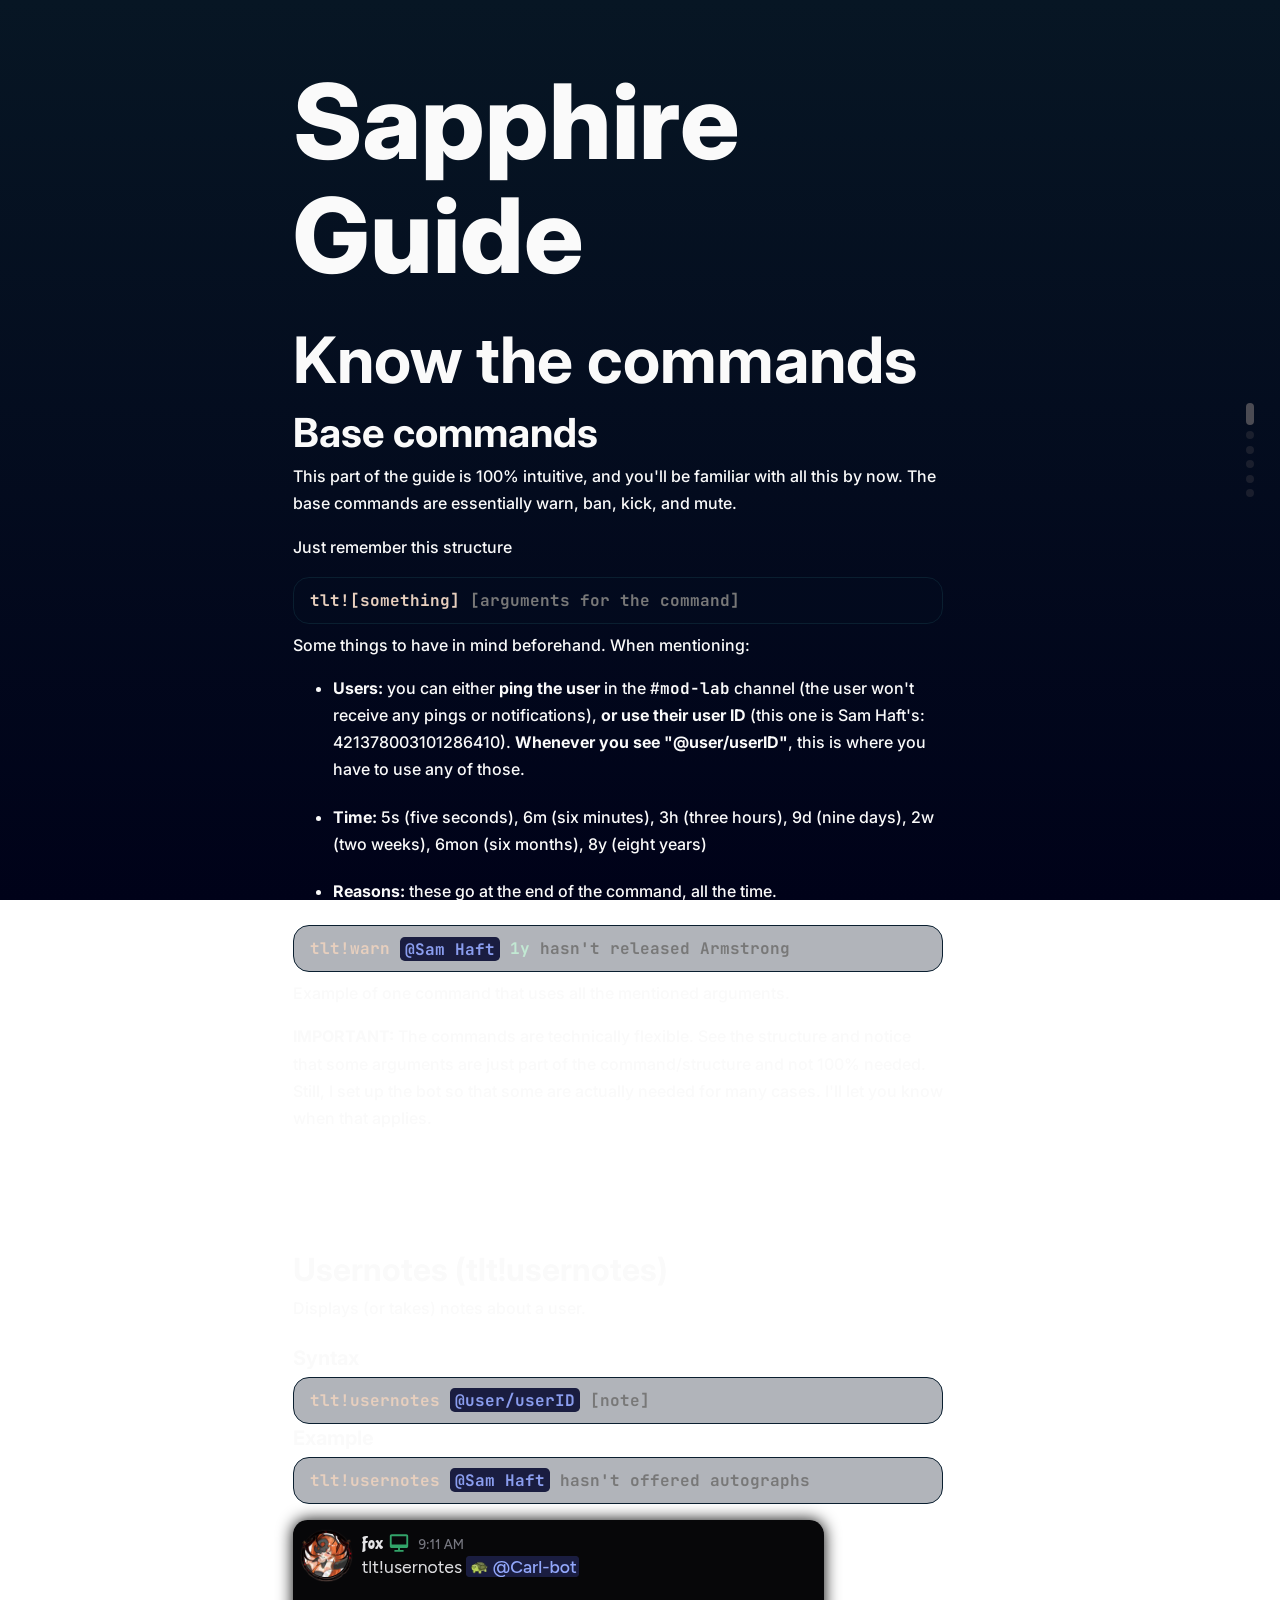
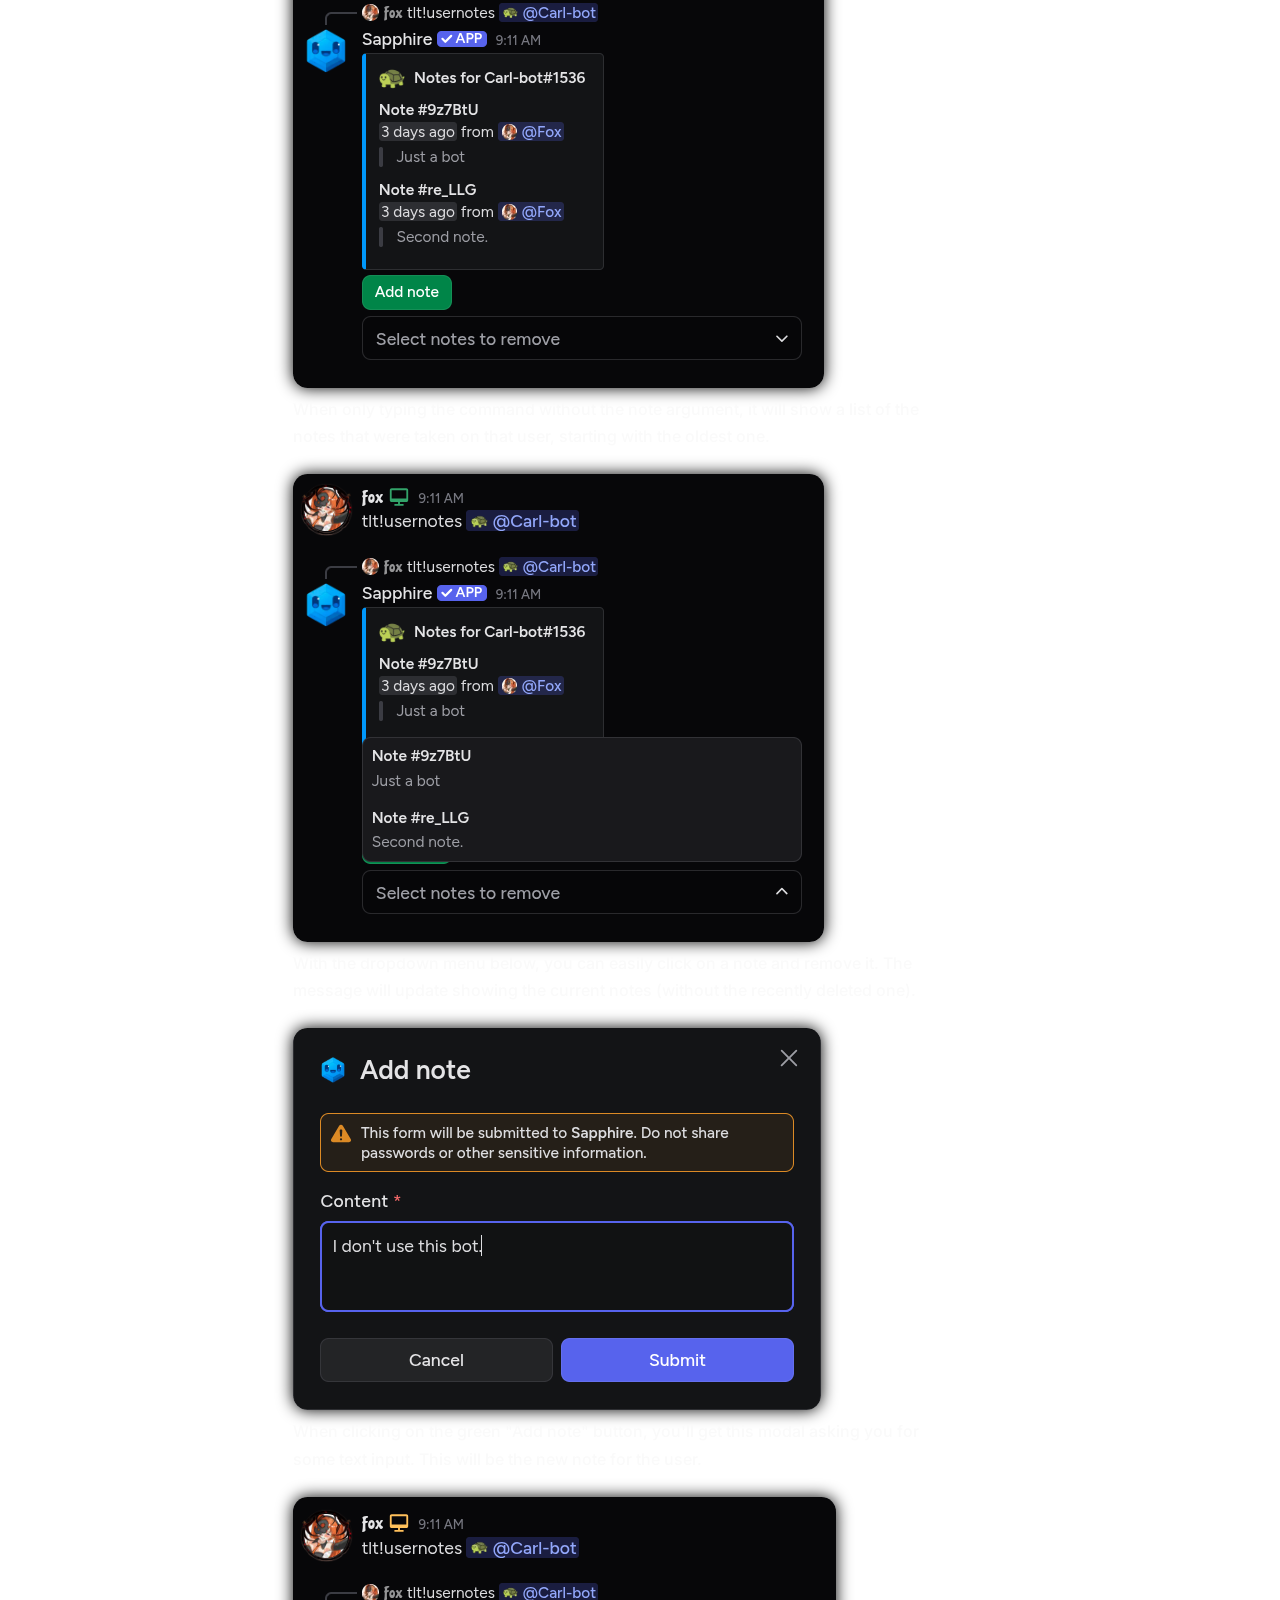
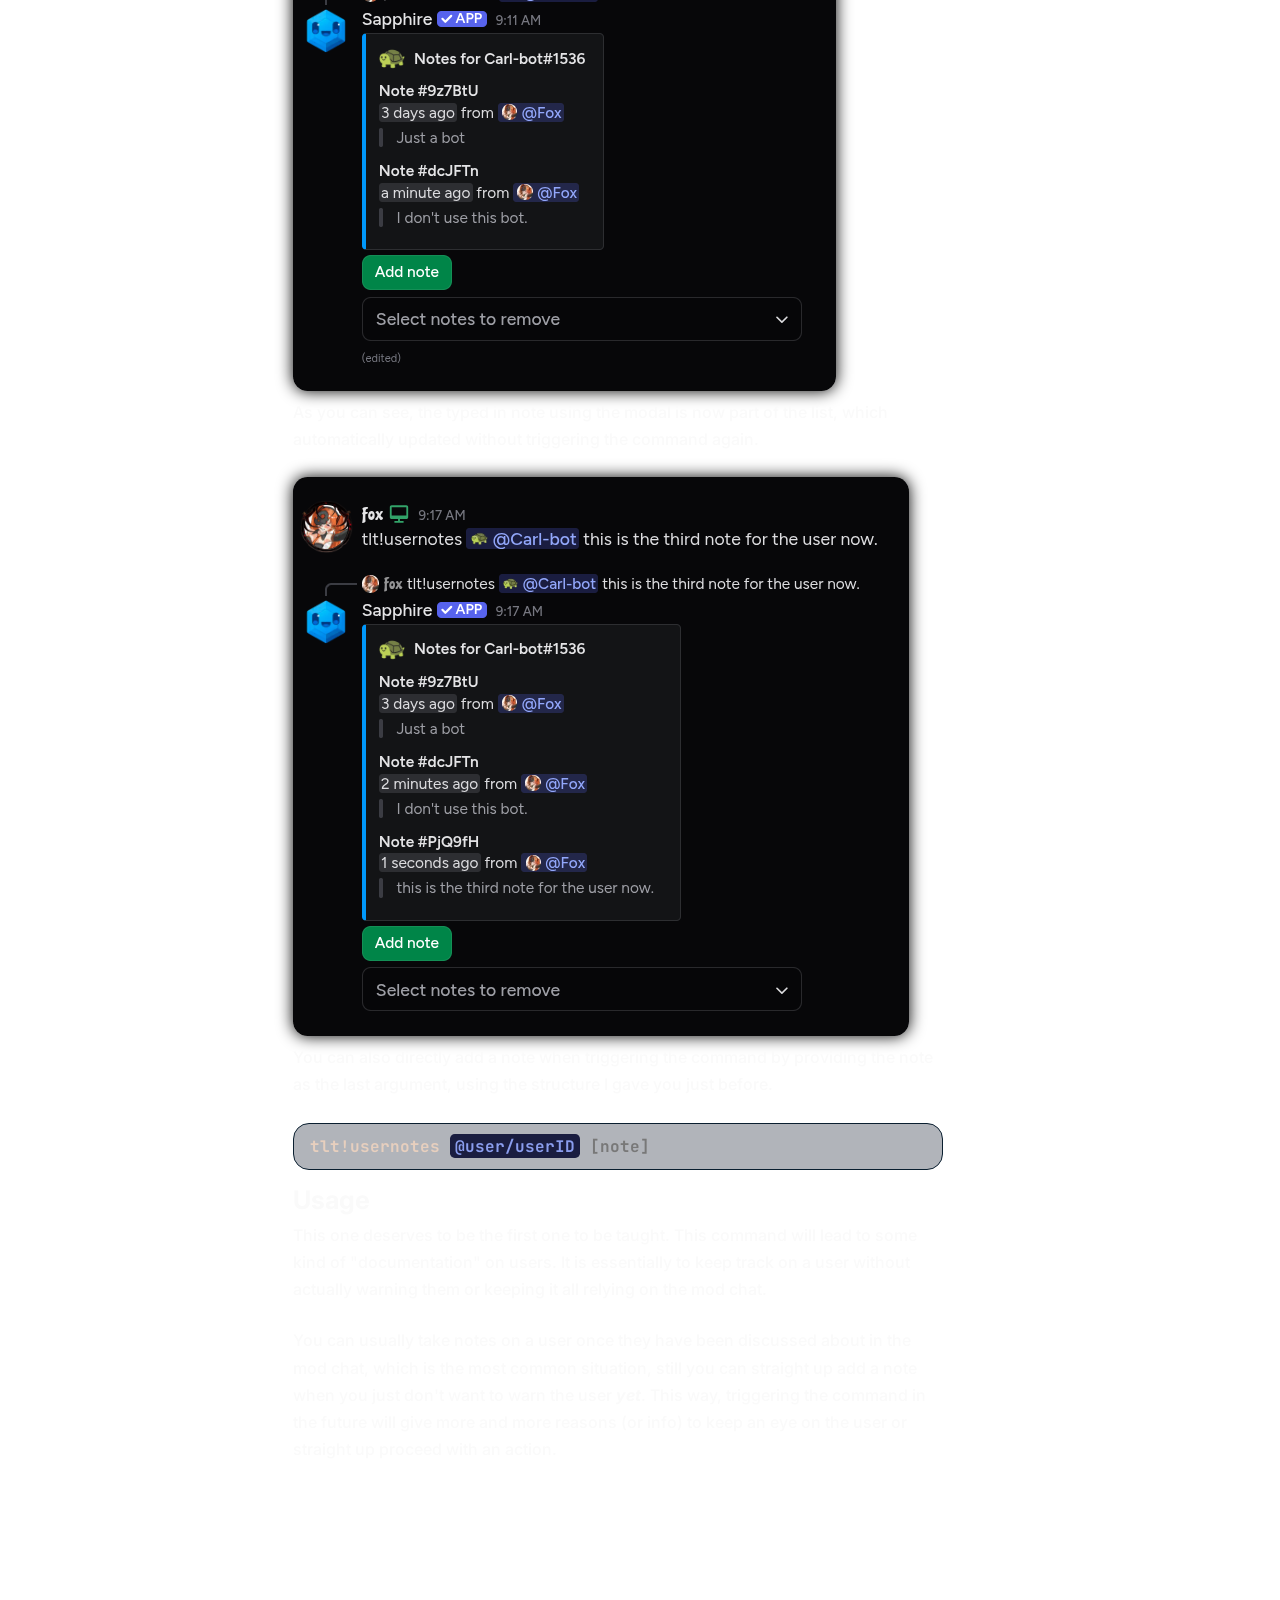
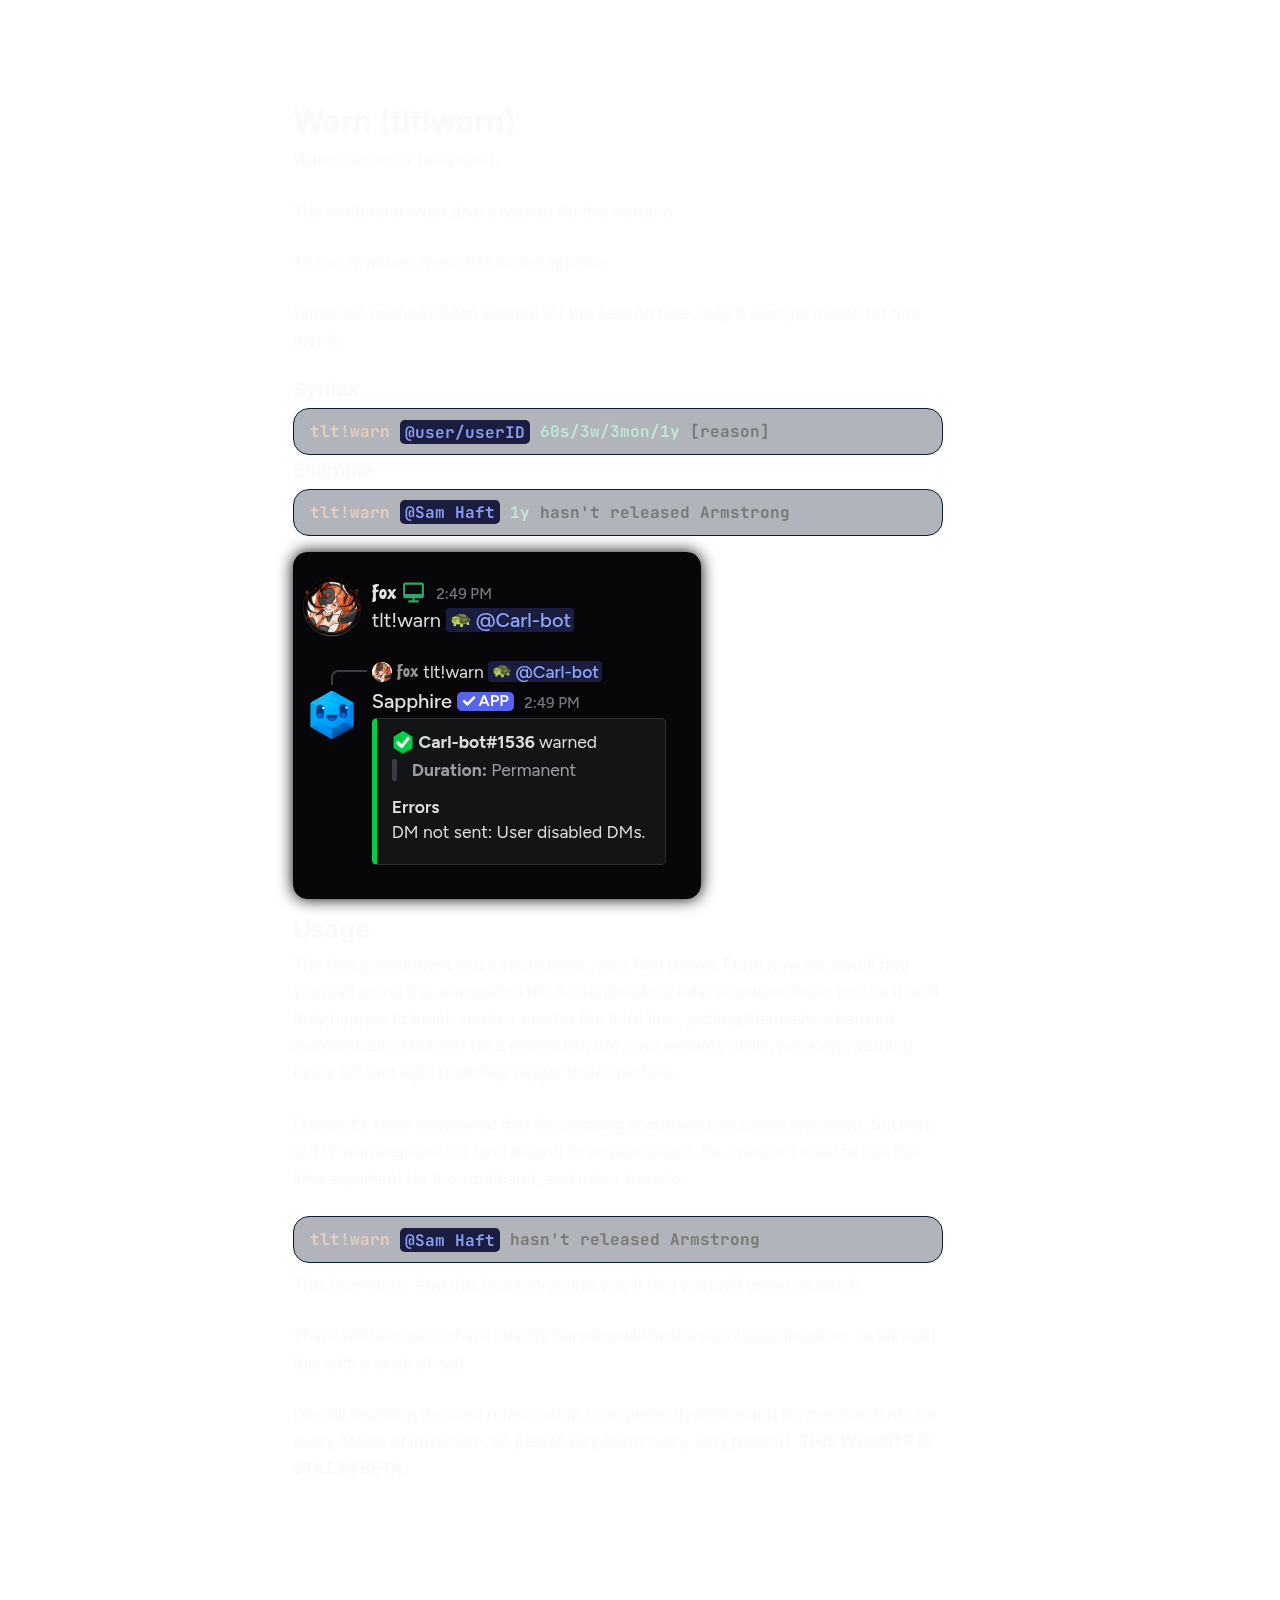
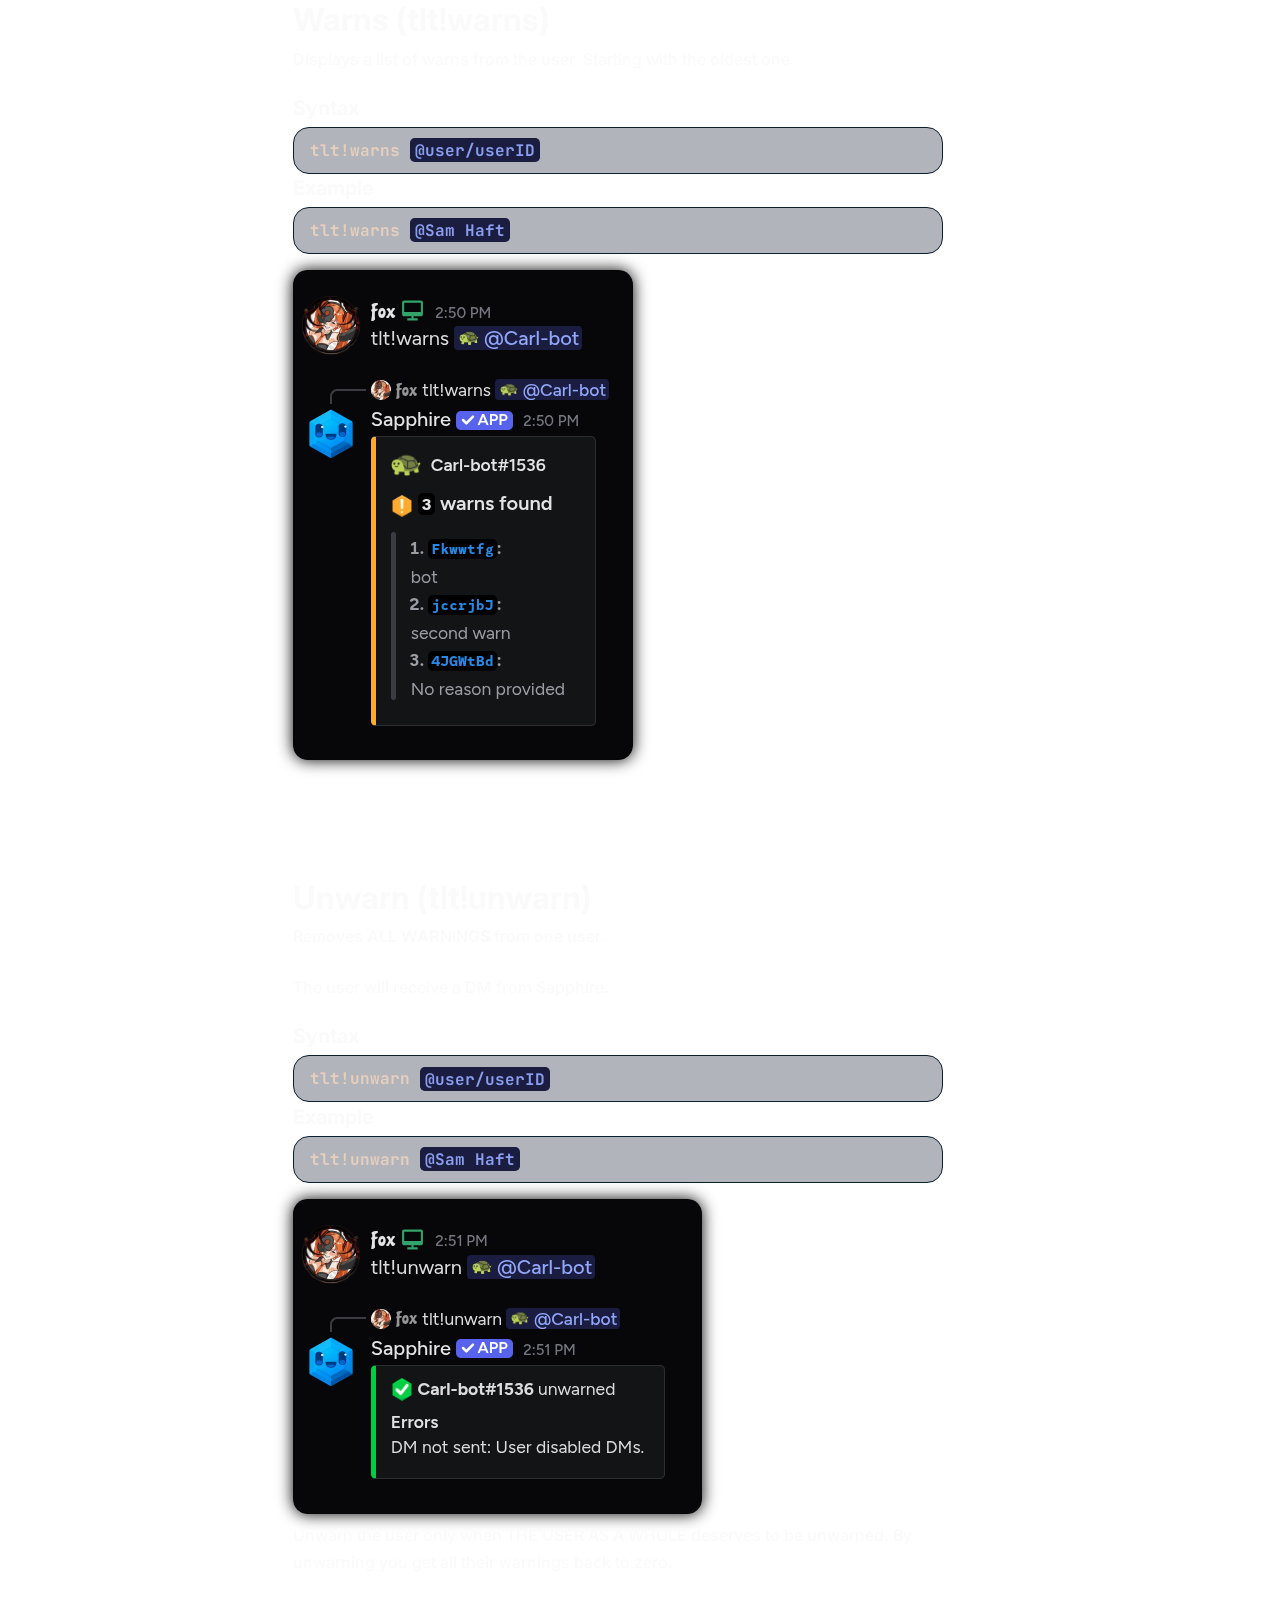
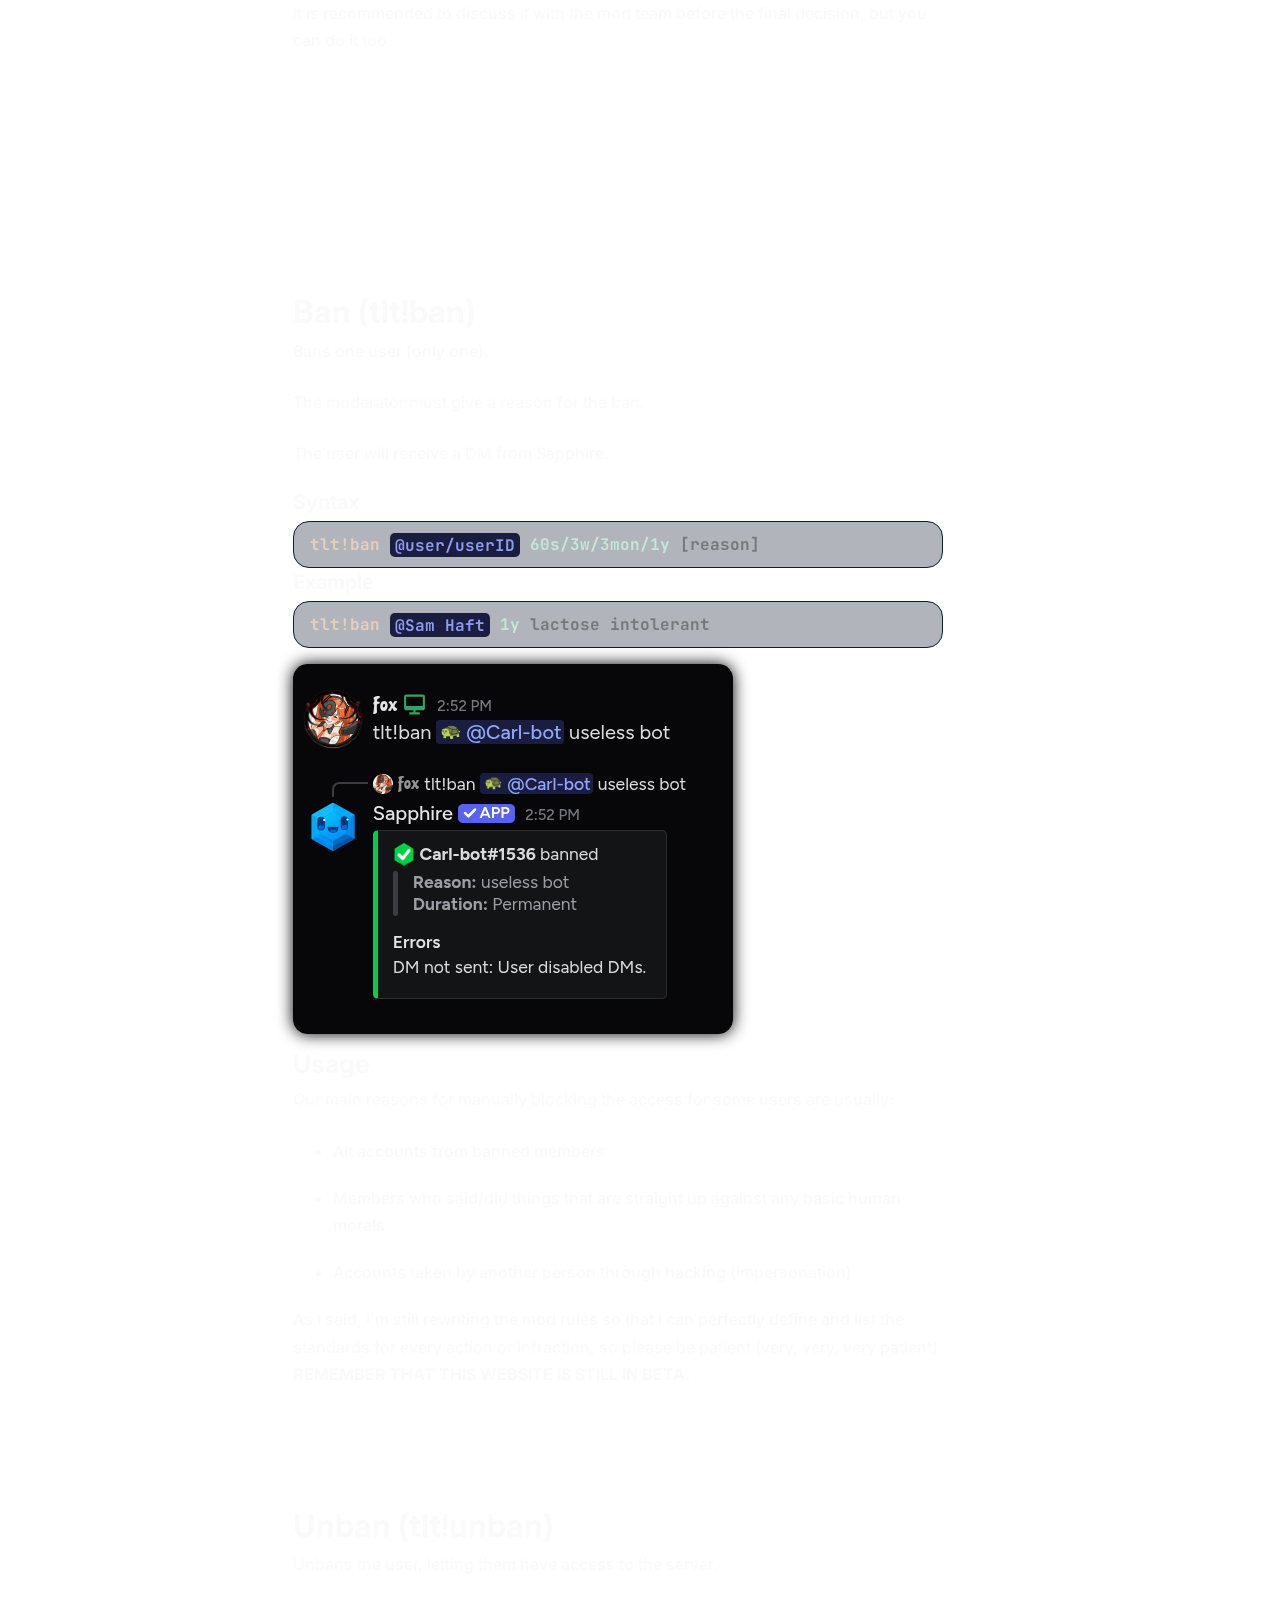
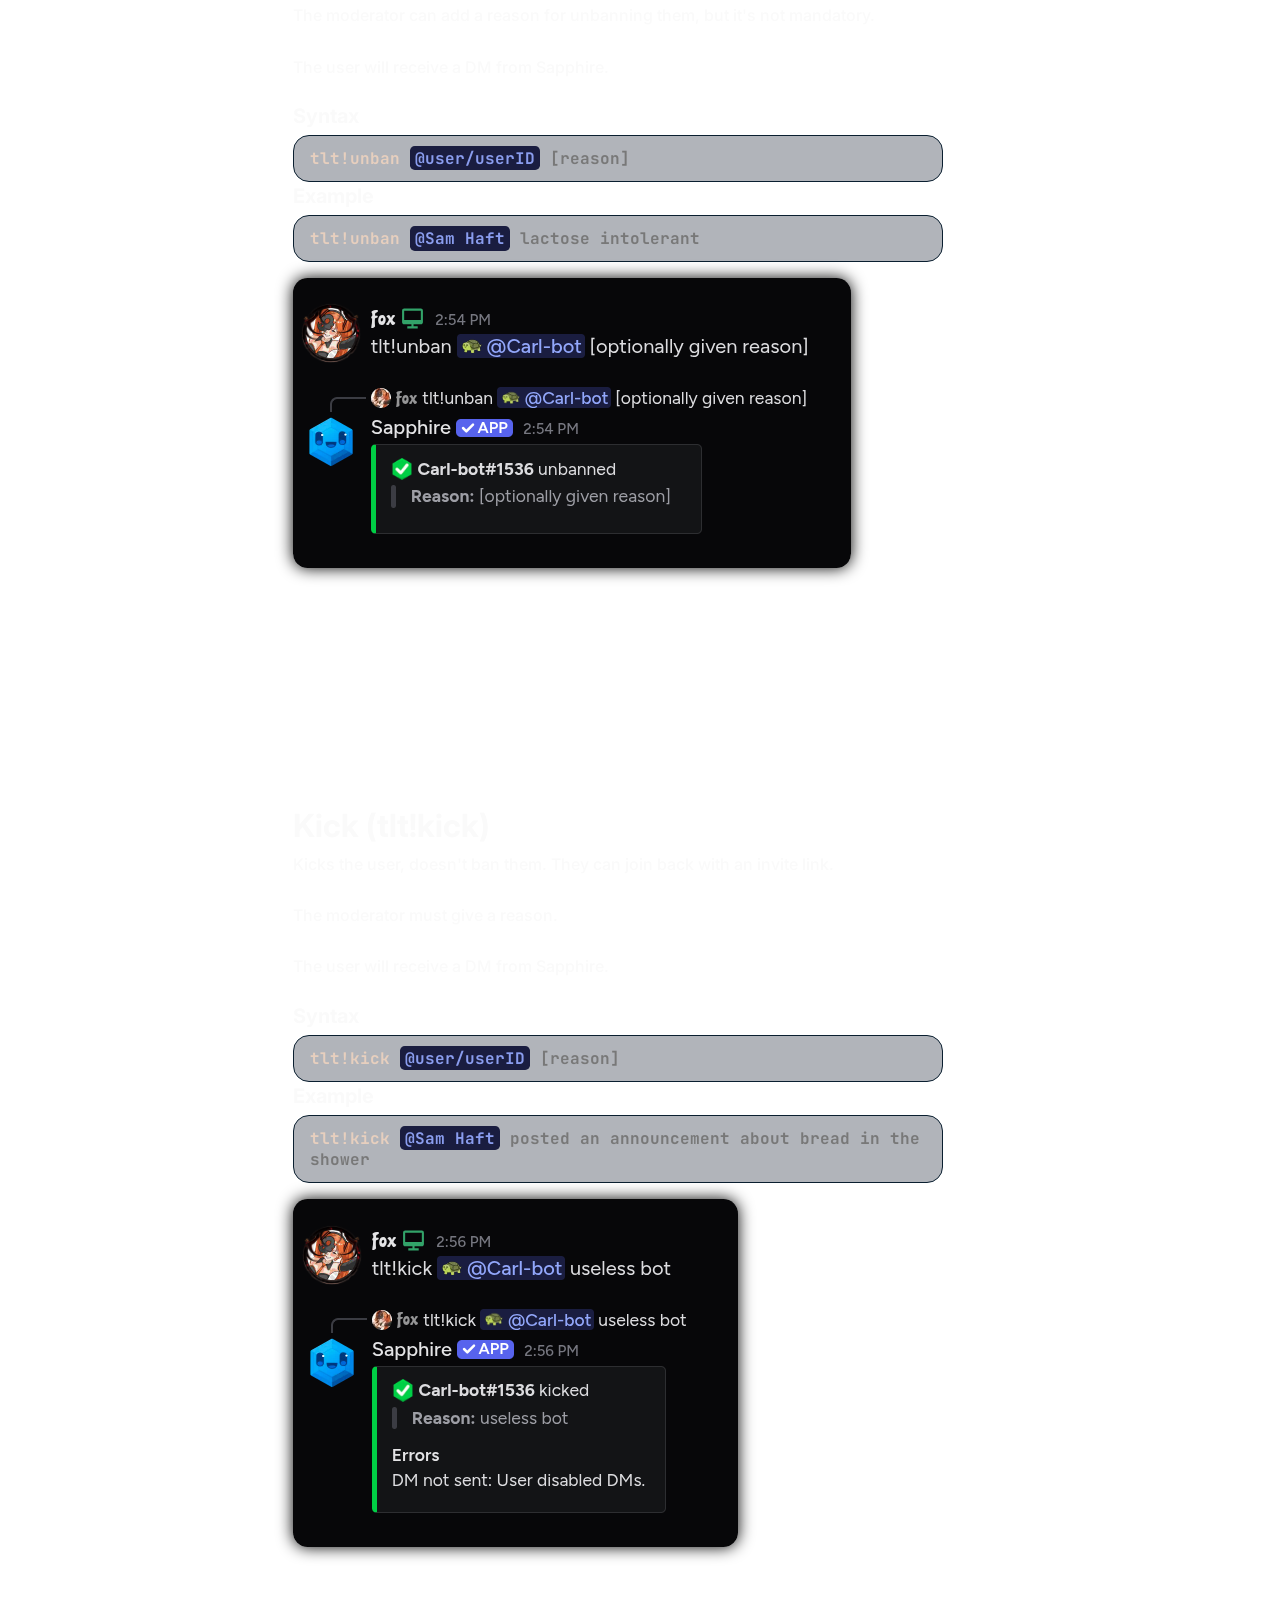
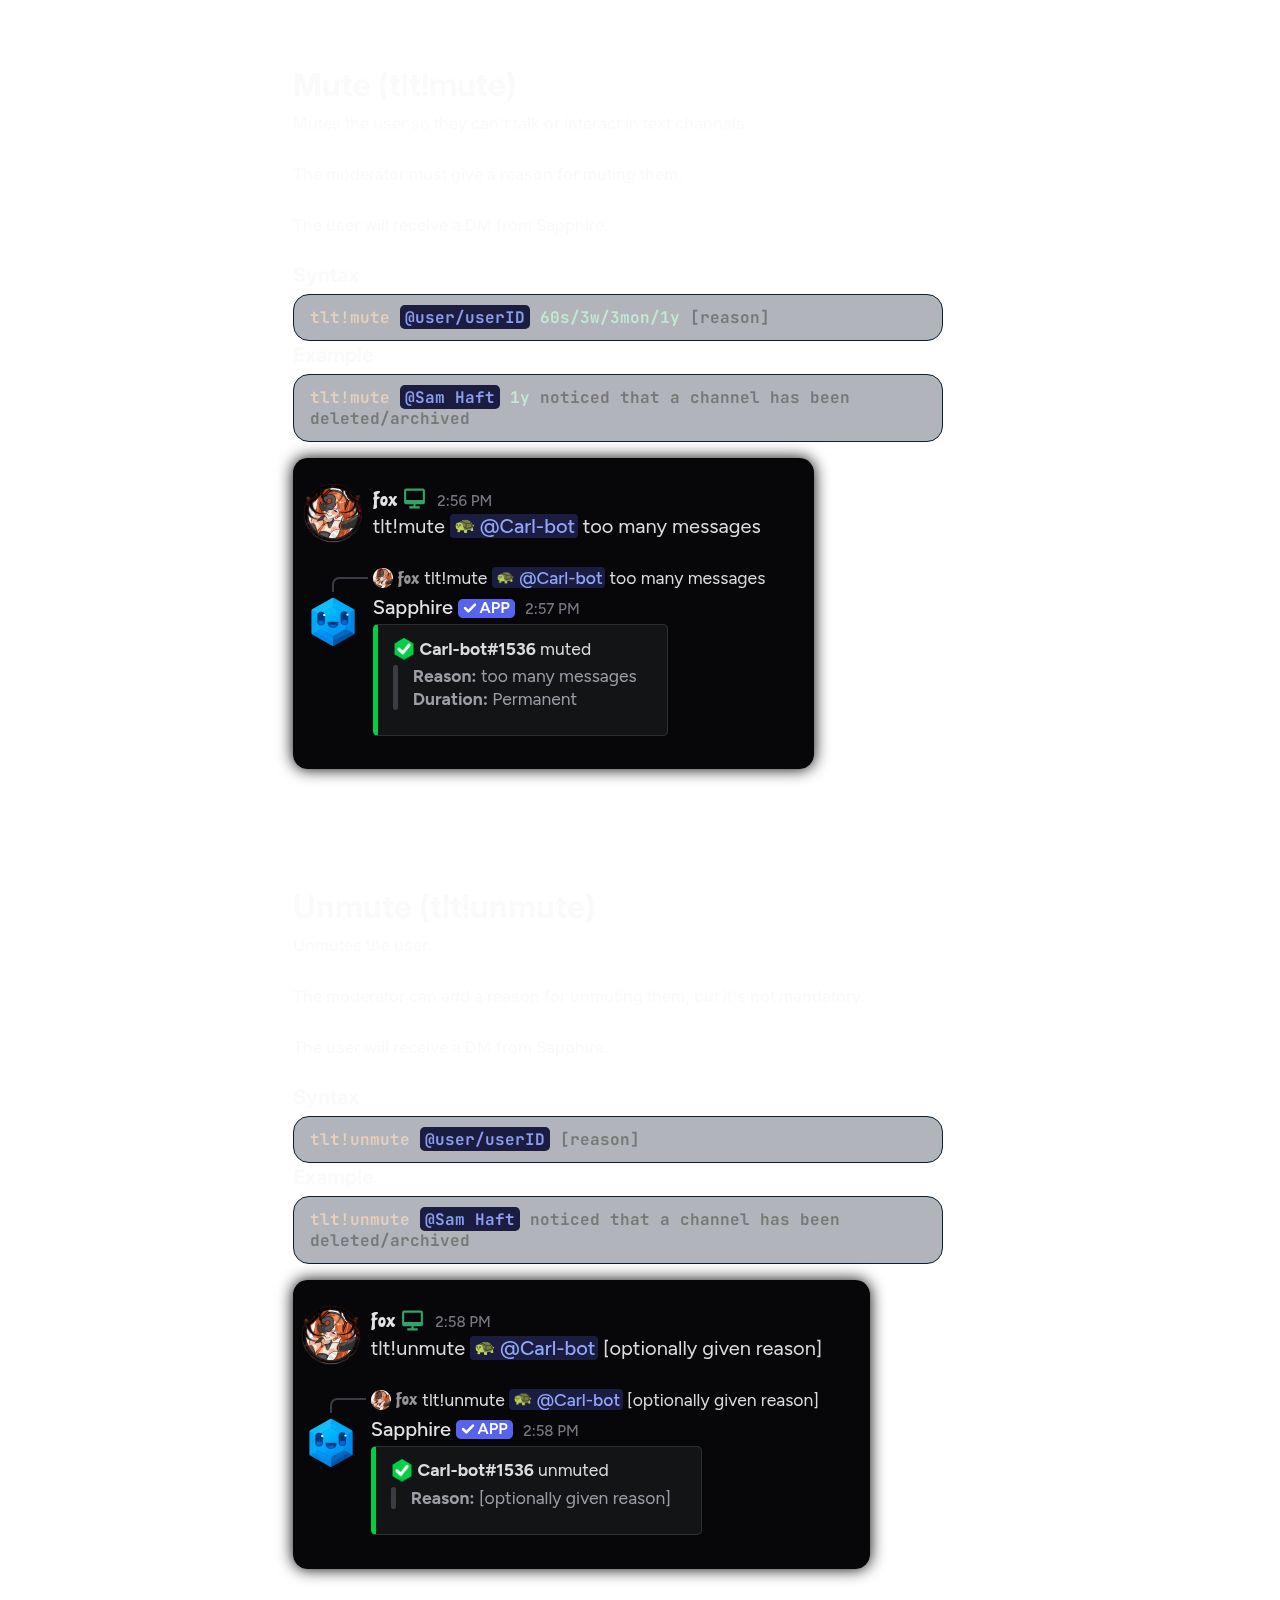
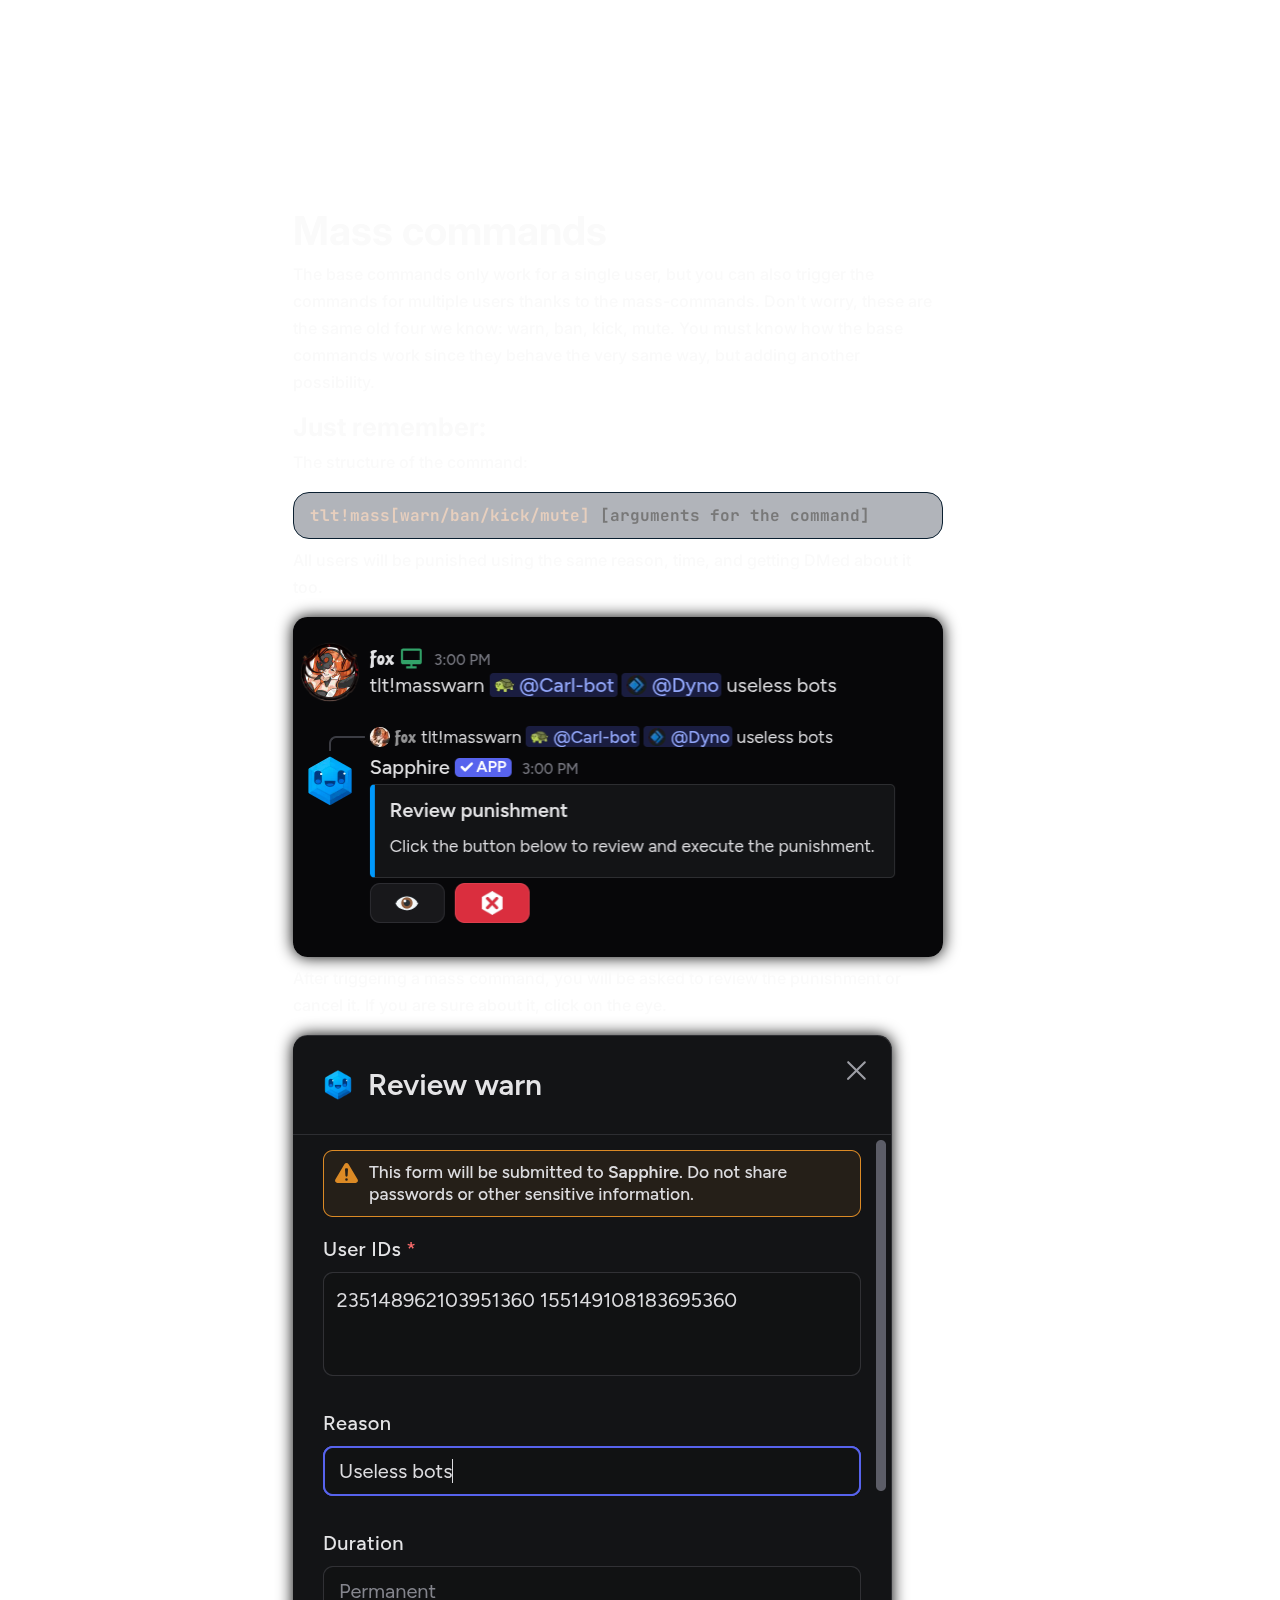
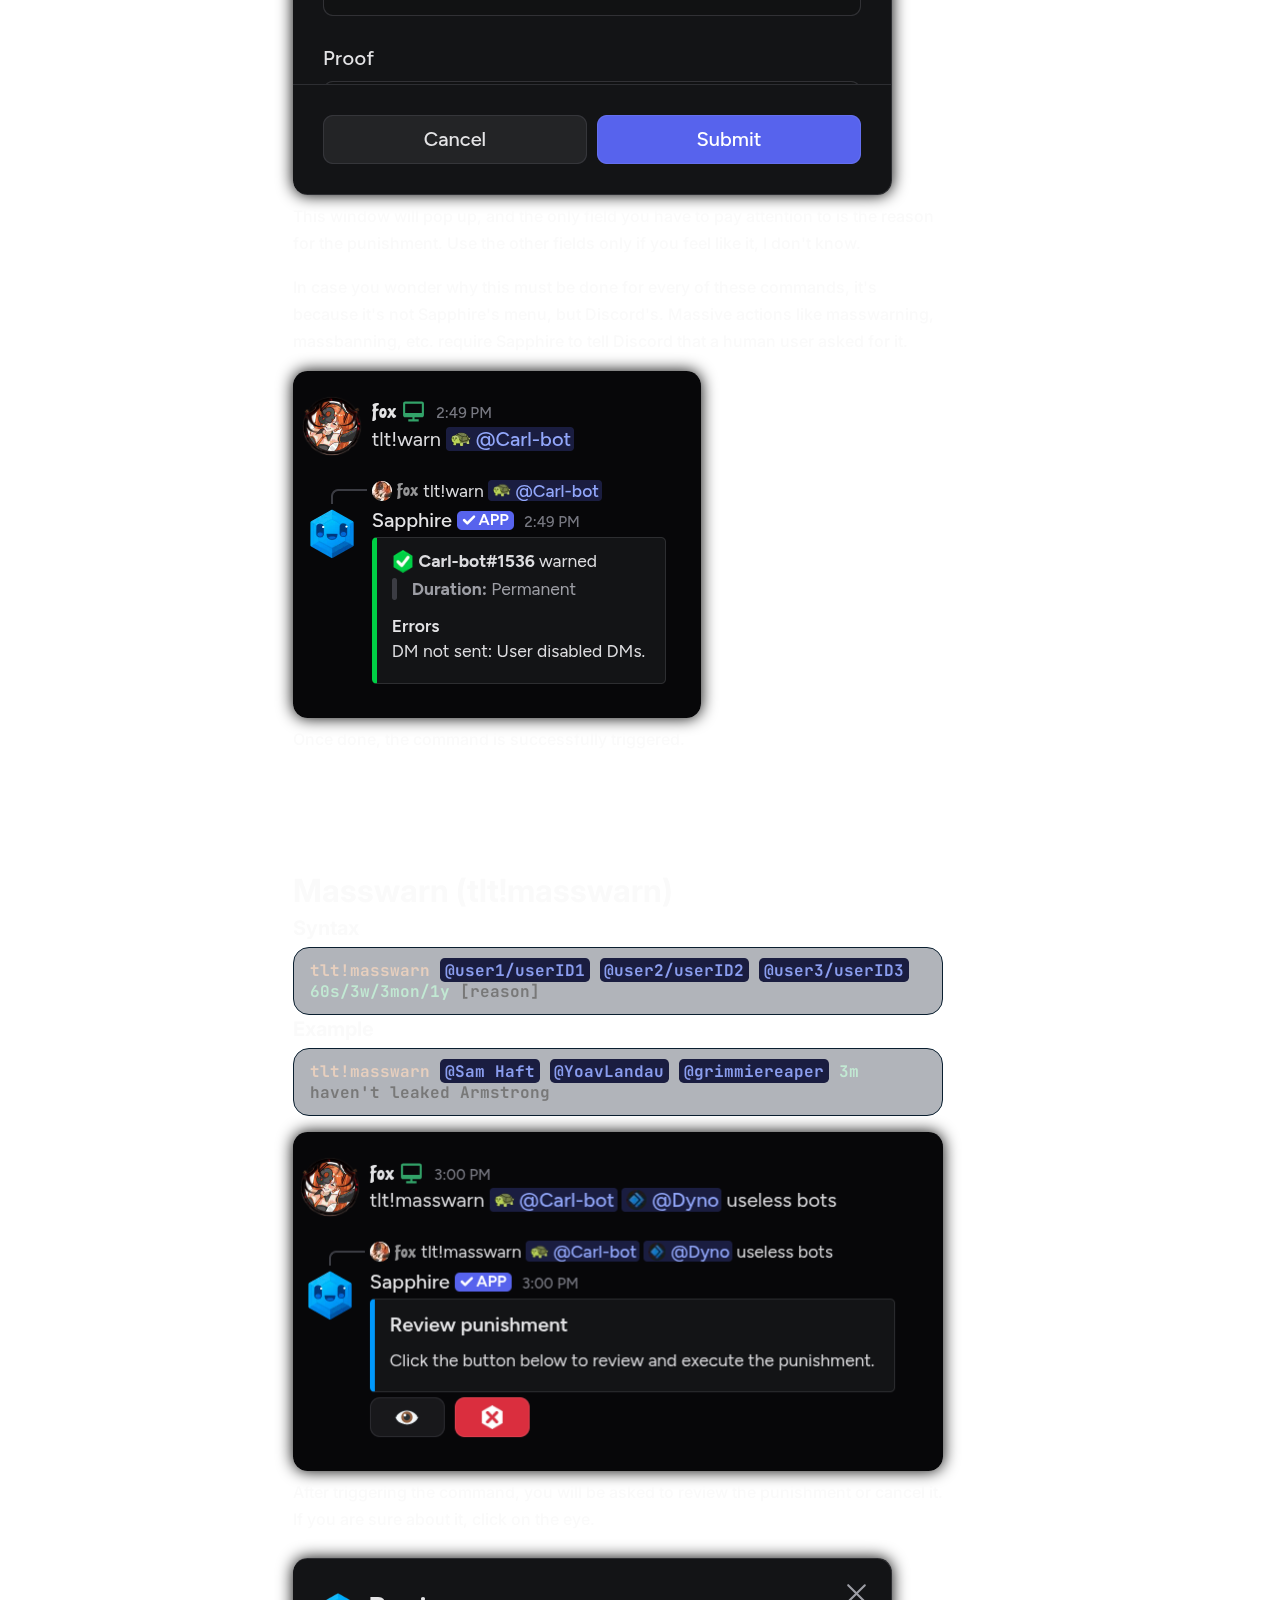
==== index.html @ d5334ca8 "Script.js and non-bold fonts." ====
<!DOCTYPE html>
<html lang="en">
<head>
  <meta charset="UTF-8">
  <meta name="viewport" content="width=device-width, initial-scale=1.0">
  <meta http-equiv="X-UA-Compatible" content="IE=edge">
  <meta name="description" content="Sapphire Mod Guide">
  <meta name="author" content="Fox David">
  <meta name="title" content="Sapphire Mod Guide for The Living Tombstone">
  <meta name="language" content="English">
  <meta name="revisit-after" content="60 days">
  <meta name="distribution" content="global">
  <meta name="rating" content="general">
  <meta name="theme-color" content="#0A0A0A">
  <link rel="icon" href="/img/tltmodguide.ico" type="image/x-icon">
  <title>Sapphire Mod Guide for The Living Tombstone</title>

  <link rel="preconnect" href="https://fonts.googleapis.com">
  <link rel="preconnect" href="https://fonts.gstatic.com" crossorigin>

  <link href="https://fonts.googleapis.com/css2?family=Syne:wght@800&family=Space+Mono:wght@400;700&family=JetBrains+Mono:wght@700&display=swap" rel="stylesheet">

  <link rel="stylesheet" href="https://cdnjs.cloudflare.com/ajax/libs/font-awesome/6.4.0/css/all.min.css" media="print" onload="this.media='all'">
  <noscript><link rel="stylesheet" href="https://cdnjs.cloudflare.com/ajax/libs/font-awesome/6.4.0/css/all.min.css"></noscript>
  <link rel="stylesheet" href="styles.css">

  <script type="text/javascript">
    (function(c,l,a,r,i,t,y){
        c[a]=c[a]||function(){(c[a].q=c[a].q||[]).push(arguments)};
        t=l.createElement(r);t.async=1;t.src="https://www.clarity.ms/tag/"+i;
        y=l.getElementsByTagName(r)[0];y.parentNode.insertBefore(t,y);
    })(window, document, "clarity", "script", "vy1pnw41ge");
  </script>
</head>
<body>
  <div class="container">
    <h1>Sapphire Guide</h1>
    <h2 id="know-the-commands">Know the commands</h2>
    <h3 id="base-commands">Base commands</h3>
    <p>This part of the guide is 100% intuitive, and you'll be familiar with all this by now. The base commands are essentially warn, ban, kick, and mute.</p>
    <p>Just remember this structure</p>
    <div class="example-structure">
      <code><span class="example-prefix">tlt![something]</span> <span class="example-arguments">[arguments for the command]</span></code>
    </div>
    <p>Some things to have in mind beforehand. When mentioning:</p>
    <ul>
      <li><b>Users:</b> you can either <b>ping the user</b> in the <code>#mod-lab</code> channel (the user won't receive any pings or notifications), <b>or use their user ID</b> (this one is Sam Haft's: 421378003101286410). <b>Whenever you see "@user/userID"</b>, this is where you have to use any of those.</li>
      <li><b>Time:</b> 5s (five seconds), 6m (six minutes), 3h (three hours), 9d (nine days), 2w (two weeks), 6mon (six months), 8y (eight years)</li>
      <li><b>Reasons:</b> these go at the end of the command, all the time.</li>
    </ul>
    <div class="example-structure">
      <code><span class="example-prefix">tlt!warn</span> <span class="example-user">@Sam Haft</span> <span class="example-time">1y</span> <span class="example-reason">hasn't released Armstrong</span></code>
    </div>
    <p>Example of one command that uses all the mentioned arguments.</p>
    <p><b>IMPORTANT:</b> The commands are technically flexible. See the structure and notice that some arguments are just part of the command/structure and not 100% needed. Still, I set up the bot so that some are actually needed for many cases. I'll let you know when that applies.</p>

    <div class="commands-section">
      <div class="group-of-commands">
        <div class="command">
          <h4>Usernotes (tlt!usernotes)</h4>
          <p>Displays (or takes) notes about a user.</p>
          <h5>Syntax</h5>
          <div class="example-structure">
            <code><span class="example-prefix">tlt!usernotes</span> <span class="example-user">@user/userID</span> <span class="example-reason">[note]</span></code>
          </div>
          <h5>Example</h5>
          <div class="example-structure">
            <code><span class="example-prefix">tlt!usernotes</span> <span class="example-user">@Sam Haft</span> <span class="example-reason">hasn't offered autographs</span></code>
          </div>
          <img src="/img/usernotes.webp" alt="Usernotes command result" loading="lazy" decoding="async">
          <p>When only typing the command without the note argument, it will show a list of the notes that were taken on that user, starting with the oldest one.</p>
          <img src="/img/usernotes_dropdown.webp" alt="Usernotes dropdown" loading="lazy" decoding="async">
          <p>With the dropdown menu below, you can easily click on a note and remove it. The message will update showing the current notes (without the recently deleted one).</p>
          <img src="/img/usernotes_add.modal.webp" alt="Usernotes add modal" loading="lazy" decoding="async">
          <p>When clicking on the green "Add note" button, you'll get this modal asking you for some text input. This will be the new note for the user.</p>
          <img src="/img/usernotes.result.webp" alt="Usernotes result after modal" loading="lazy" decoding="async">
          <p>As you can see, the typed in note using the modal is now part of the list, which automatically updated without triggering the command again.</p>
          <img src="/img/usernotes_add.inline.webp" alt="Usernotes inline add" loading="lazy" decoding="async">
          <p>You can also directly add a note when triggering the command by providing the note as the last argument, using the structure I gave you just before.</p>
          <div class="example-structure">
            <code><span class="example-prefix">tlt!usernotes</span> <span class="example-user">@user/userID</span> <span class="example-reason">[note]</span></code>
          </div>
          <h6>Usage</h6>
          <p>This one deserves to be the first one to be taught. This command will lead to some kind of "documentation" on users. It is essentially to keep track on a user without actually warning them or keeping it all relying on the mod chat.</p>
          <p>You can usually take notes on a user once they have been discussed about in the mod chat, which is the most common situation, still you can straight up add a note when you just don't want to warn the user <b><em>yet</em></b>. This way, triggering the command in the future will give more and more reasons (or info) to keep an eye on the user or straight up proceed with an action.</p>
        </div>
      </div>
    </div>
    
    <div class="commands-section">
      <div class="group-of-commands">
        <div class="command">
          <h4>Warn (tlt!warn)</h4>
          <p>Warns one user (only one).</p>
          <p>The moderator must give a reason for the warning.</p>
          <p>The user will receive a DM from Sapphire.</p>
          <p>When the user has been warned for the second time, they'll also get muted for one month.</p>
          <h5>Syntax</h5>
          <div class="example-structure">
            <code><span class="example-prefix">tlt!warn</span> <span class="example-user">@user/userID</span> <span class="example-time">60s/3w/3mon/1y</span> <span class="example-reason">[reason]</span></code>
          </div>
          <h5>Example</h5>
          <div class="example-structure">
            <code><span class="example-prefix">tlt!warn</span> <span class="example-user">@Sam Haft</span> <span class="example-time">1y</span> <span class="example-reason">hasn't released Armstrong</span></code>
          </div>
          <img src="/img/warn.webp" alt="Warn command result" loading="lazy" decoding="async">
          <h6>Usage</h6>
          <p>The first punishment you have to learn; your first power. From now on, you'll find yourself using this one quite a lot. A user breaks a rule, you warn them, just do it until they happen to break another one for the third time, getting themselves banned automatically. No need for a mental list, nor your memory skills, just keep warning users left and right until they trigger their own fate.</p>
          <p>I know it's been mentioned that the warning command has a time argument, but here at TLT warnings are set (and meant) to be permanent. So, we don't need to use the time argument for the command, and never have to.</p>
          <div class="example-structure">
            <code><span class="example-prefix">tlt!warn</span> <span class="example-user">@Sam Haft</span> <span class="example-reason">hasn't released Armstrong</span></code>
          </div>
          <p>This is enough. And this is the structure you'll find yourself using so much.</p>
          <p>There will be cases where directly banning will be the most logical option, so take all this with a grain of salt.</p>
          <p>I'm still rewriting the mod rules so that I can perfectly define and list the standards for every action or infraction, so please be patient (very, very patient). <b>THIS WEBSITE IS STILL IN BETA.</b></p>
        </div>
    
        <div class="command">
          <h4>Warns (tlt!warns)</h4>
          <p>Displays a list of warns from the user. Starting with the oldest one.</p>
          <h5>Syntax</h5>
          <div class="example-structure">
            <code><span class="example-prefix">tlt!warns</span> <span class="example-user">@user/userID</span></code>
          </div>
          <h5>Example</h5>
          <div class="example-structure">
            <code><span class="example-prefix">tlt!warns</span> <span class="example-user">@Sam Haft</span></code>
          </div>
          <img src="/img/warns.webp" alt="Warns command result" loading="lazy" decoding="async">
        </div>
    
        <div class="command">
          <h4>Unwarn (tlt!unwarn)</h4>
          <p>Removes <b>ALL WARNINGS</b> from one user.</p>
          <p>The user will receive a DM from Sapphire.</p>
          <h5>Syntax</h5>
          <div class="example-structure">
            <code><span class="example-prefix">tlt!unwarn</span> <span class="example-user">@user/userID</span></code>
          </div>
          <h5>Example</h5>
          <div class="example-structure">
            <code><span class="example-prefix">tlt!unwarn</span> <span class="example-user">@Sam Haft</span></code>
          </div>
          <img src="/img/unwarn.webp" alt="Unwarn command result" loading="lazy" decoding="async">
          <p>Unwarn the user only when THE USER AS A WHOLE deserves to be unwarned. By unwarning you get all their warnings back to zero.</p>
          <p>It is recommended to discuss it with the mod team before the final decision, but you can do it too.</p>
        </div>
      </div>
  
      <div class="group-of-commands">
        <div class="command">
          <h4>Ban (tlt!ban)</h4>
          <p>Bans one user (only one).</p>
          <p>The moderator must give a reason for the ban.</p>
          <p>The user will receive a DM from Sapphire.</p>
          <h5>Syntax</h5>
          <div class="example-structure">
            <code><span class="example-prefix">tlt!ban</span> <span class="example-user">@user/userID</span> <span class="example-time">60s/3w/3mon/1y</span> <span class="example-reason">[reason]</span></code>
          </div>
          <h5>Example</h5>
          <div class="example-structure">
            <code><span class="example-prefix">tlt!ban</span> <span class="example-user">@Sam Haft</span> <span class="example-time">1y</span> <span class="example-reason">lactose intolerant</span></code>
          </div>
          <img src="/img/ban.webp" alt="Ban command result" loading="lazy" decoding="async">
          <h6>Usage</h6>
          <p>Our main reasons for manually blocking the access for some users are usually:</p>
          <ul>
            <li>Alt accounts from banned members</li>
            <li>Members who said/did things that are straight up against any basic human morals</li>
            <li>Accounts taken by another person through hacking (impersonation)</li>
          </ul>
          <p>As I said, I'm still rewriting the mod rules so that I can perfectly define and list the standards for every action or infraction, so please be patient (very, very, very patient). <b>REMEMBER THAT THIS WEBSITE IS STILL IN BETA.</b></p>
        </div>
    
        <div class="command">
          <h4>Unban (tlt!unban)</h4>
          <p>Unbans the user, letting them have access to the server.</p>
          <p>The moderator can add a reason for unbanning them, but it's not mandatory.</p>
          <p>The user will receive a DM from Sapphire.</p>
          <h5>Syntax</h5>
          <div class="example-structure">
            <code><span class="example-prefix">tlt!unban</span> <span class="example-user">@user/userID</span> <span class="example-reason">[reason]</span></code>
          </div>
          <h5>Example</h5>
          <div class="example-structure">
            <code><span class="example-prefix">tlt!unban</span> <span class="example-user">@Sam Haft</span> <span class="example-reason">lactose intolerant</span></code>
          </div>
          <img src="/img/unban.webp" alt="Unban command result" loading="lazy" decoding="async">
        </div>
      </div>
  
      <div class="command">
        <h4>Kick (tlt!kick)</h4>
        <p>Kicks the user, doesn't ban them. They can join back with an invite link.</p>
        <p>The moderator must give a reason.</p>
        <p>The user will receive a DM from Sapphire.</p>
        <h5>Syntax</h5>
        <div class="example-structure">
          <code><span class="example-prefix">tlt!kick</span> <span class="example-user">@user/userID</span> <span class="example-reason">[reason]</span></code>
        </div>
        <h5>Example</h5>
        <div class="example-structure">
          <code><span class="example-prefix">tlt!kick</span> <span class="example-user">@Sam Haft</span> <span class="example-reason">posted an announcement about bread in the shower</span></code>
        </div>
        <img src="/img/kick.webp" alt="Kick command result" loading="lazy" decoding="async">
      </div>
  
      <div class="group-of-commands">
        <div class="command">
          <h4>Mute (tlt!mute)</h4>
          <p>Mutes the user so they can't talk or interact in text channels.</p>
          <p>The moderator must give a reason for muting them.</p>
          <p>The user will receive a DM from Sapphire.</p>
          <h5>Syntax</h5>
          <div class="example-structure">
            <code><span class="example-prefix">tlt!mute</span> <span class="example-user">@user/userID</span> <span class="example-time">60s/3w/3mon/1y</span> <span class="example-reason">[reason]</span></code>
          </div>
          <h5>Example</h5>
          <div class="example-structure">
            <code><span class="example-prefix">tlt!mute</span> <span class="example-user">@Sam Haft</span> <span class="example-time">1y</span> <span class="example-reason">noticed that a channel has been deleted/archived</span></code>
          </div>
          <img src="/img/mute.webp" alt="Mute command result" loading="lazy" decoding="async">
        </div>
    
        <div class="command">
          <h4>Unmute (tlt!unmute)</h4>
          <p>Unmutes the user.</p>
          <p>The moderator can add a reason for unmuting them, but it's not mandatory.</p>
          <p>The user will receive a DM from Sapphire.</p>
          <h5>Syntax</h5>
          <div class="example-structure">
            <code><span class="example-prefix">tlt!unmute</span> <span class="example-user">@user/userID</span> <span class="example-reason">[reason]</span></code>
          </div>
          <h5>Example</h5>
          <div class="example-structure">
            <code><span class="example-prefix">tlt!unmute</span> <span class="example-user">@Sam Haft</span> <span class="example-reason">noticed that a channel has been deleted/archived</span></code>
          </div>
          <img src="/img/unmute.webp" alt="Unmute command result" loading="lazy" decoding="async">
        </div>
      </div>
    </div>

    <!-- ─── Mass Commands -->
    <div class="commands-section">
      <h3 id="mass-commands">Mass commands</h3>
      <p>The base commands only work for a single user, but you can also trigger the commands for multiple users thanks to the mass-commands. Don't worry, these are the same old four we know: warn, ban, kick, mute. You must know how the base commands work since they behave the very same way, but adding another possibility.</p>
      <h6>Just remember:</h6>
      <p>The structure of the command:</p>
      <div class="example-structure">
        <code><span class="example-prefix">tlt!mass[warn/ban/kick/mute]</span> <span class="example-arguments">[arguments for the command]</span></code>
      </div>
      <p>All users will be punished using the same reason, time, and getting DMed about it too.</p>
      <img src="/img/masswarn_pre.webp" alt="Mass command confirmation prompt" loading="lazy" decoding="async">
      <p>After triggering a mass command, you will be asked to review the punishment or cancel it. If you are sure about it, click on the eye.</p>
      <img src="/img/masswarn_review.webp" alt="Mass command review window" loading="lazy" decoding="async">
      <p>This window will pop up, and the only field you have to pay attention to is the reason for the punishment. Use the other fields only if you feel like it, I don't know.</p>
      <p>In case you wonder why this must be done for every of these commands, it's because it's not Sapphire's menu, but Discord's. Massive actions like masswarning, massbanning, etc. require Sapphire to tell Discord that a human user asked for it.</p>
      <img src="/img/warn.webp" alt="Warn command result" loading="lazy" decoding="async">
      <p>Once done, the command is successfully triggered.</p>
  
      <div class="command">
        <h4>Masswarn (tlt!masswarn)</h4>
        <h5>Syntax</h5>
        <div class="example-structure">
          <code><span class="example-prefix">tlt!masswarn</span> <span class="example-user">@user1/userID1</span> <span class="example-user">@user2/userID2</span> <span class="example-user">@user3/userID3</span> <span class="example-time">60s/3w/3mon/1y</span> <span class="example-reason">[reason]</span></code>
        </div>
        <h5>Example</h5>
        <div class="example-structure">
          <code><span class="example-prefix">tlt!masswarn</span> <span class="example-user">@Sam Haft</span> <span class="example-user">@YoavLandau</span> <span class="example-user">@grimmiereaper</span> <span class="example-time">3m</span> <span class="example-reason">haven't leaked Armstrong</span></code>
        </div>
        <img src="/img/masswarn_pre.webp" alt="Masswarn confirmation" loading="lazy" decoding="async">
        <p>After triggering the command, you will be asked to review the punishment or cancel it. If you are sure about it, click on the eye.</p>
        <img src="/img/masswarn_review.webp" alt="Masswarn review" loading="lazy" decoding="async">
        <p>This window will pop up, and the only field you have to pay attention to is the reason for the punishment. Use the other fields only if you feel like it, I don't know.</p>
        <img src="/img/masswarn.webp" alt="Masswarn result" loading="lazy" decoding="async">
        <p>All the mentioned users will be warned.</p>
      </div>
  
      <div class="command">
        <h4>Massban (tlt!massban)</h4>
        <h5>Syntax</h5>
        <div class="example-structure">
          <code><span class="example-prefix">tlt!massban</span> <span class="example-user">@user1/userID1</span> <span class="example-user">@user2/userID2</span> <span class="example-user">@user3/userID3</span> <span class="example-time">60s/3w/3mon/1y</span> <span class="example-reason">[reason]</span></code>
        </div>
        <h5>Example</h5>
        <div class="example-structure">
          <code><span class="example-prefix">tlt!massban</span> <span class="example-user">@Sam Haft</span> <span class="example-user">@YoavLandau</span> <span class="example-user">@grimmiereaper</span> <span class="example-time">3m</span> <span class="example-reason">haven't leaked Armstrong</span></code>
        </div>
        <img src="/img/massban_pre.webp" alt="Massban confirmation" loading="lazy" decoding="async">
        <p>After triggering the command, you will be asked to review the punishment or cancel it. If you are sure about it, click on the eye.</p>
        <img src="/img/massban_review.webp" alt="Massban review" loading="lazy" decoding="async">
        <p>This window will pop up, and the only field you have to pay attention to is the reason for the punishment. Use the other fields only if you feel like it, I don't know.</p>
        <img src="/img/massban.webp" alt="Massban result" loading="lazy" decoding="async">
        <p>All the mentioned users will be banned.</p>
      </div>
  
      <div class="command">
        <h4>Masskick (tlt!masskick)</h4>
        <h5>Syntax</h5>
        <div class="example-structure">
          <code><span class="example-prefix">tlt!masskick</span> <span class="example-user">@user1/userID1</span> <span class="example-user">@user2/userID2</span> <span class="example-user">@user3/userID3</span> <span class="example-time">60s/3w/3mon/1y</span> <span class="example-reason">[reason]</span></code>
        </div>
        <h5>Example</h5>
        <div class="example-structure">
          <code><span class="example-prefix">tlt!masskick</span> <span class="example-user">@Sam Haft</span> <span class="example-user">@YoavLandau</span> <span class="example-user">@grimmiereaper</span> <span class="example-time">3m</span> <span class="example-reason">haven't leaked Armstrong</span></code>
        </div>
        <img src="/img/masskick_pre.webp" alt="Masskick confirmation" loading="lazy" decoding="async">
        <p>After triggering the command, you will be asked to review the punishment or cancel it. If you are sure about it, click on the eye.</p>
        <img src="/img/masskick_review.webp" alt="Masskick review" loading="lazy" decoding="async">
        <p>This window will pop up, and the only field you have to pay attention to is the reason for the punishment. Use the other fields only if you feel like it.</p>
        <img src="/img/masskick.webp" alt="Masskick result" loading="lazy" decoding="async">
        <p>All the mentioned users will be kicked.</p>
      </div>
  
      <div class="command">
        <h4>Massmute (tlt!massmute)</h4>
        <h5>Syntax</h5>
        <div class="example-structure">
          <code><span class="example-prefix">tlt!massmute</span> <span class="example-user">@user1/userID1</span> <span class="example-user">@user2/userID2</span> <span class="example-user">@user3/userID3</span> <span class="example-time">60s/3w/3mon/1y</span> <span class="example-reason">[reason]</span></code>
        </div>
        <h5>Example</h5>
        <div class="example-structure">
          <code><span class="example-prefix">tlt!massmute</span> <span class="example-user">@Sam Haft</span> <span class="example-user">@YoavLandau</span> <span class="example-user">@grimmiereaper</span> <span class="example-time">3m</span> <span class="example-reason">haven't leaked Armstrong</span></code>
        </div>
        <img src="/img/massmute_pre.webp" alt="Massmute confirmation" loading="lazy" decoding="async">
        <p>After triggering the command, you will be asked to review the punishment or cancel it. If you are sure about it, click on the eye.</p>
        <img src="/img/massmute_review.webp" alt="Massmute review" loading="lazy" decoding="async">
        <p>This window will pop up, and the only field you have to pay attention to is the reason for the punishment. Use the other fields only if you feel like it.</p>
        <img src="/img/massmute.webp" alt="Massmute result" loading="lazy" decoding="async">
        <p>All the mentioned users will be muted.</p>
      </div>
    </div>

    <!-- ─── Name Commands -->
    <div class="commands-section">
      <h3 id="name-commands">Name commands</h3>
      <p>The base commands only work for a single user, but using name-commands you can trigger them for all the users that have something as their name. Don't worry, these are the same old four we know: warn, ban, kick, mute.</p>
      <p>Just remember this structure</p>
      <div class="example-structure">
        <code><span class="example-prefix">tlt!name[warn/ban/kick/mute]</span> <span class="example-user">[word/term/text]</span></code>
      </div>
  
      <div class="command">
        <h4>Namewarn (tlt!namewarn)</h4>
        <h5>Syntax</h5>
        <div class="example-structure">
          <code><span class="example-prefix">tlt!namewarn</span> <span class="example-arguments">[text]</span></code>
        </div>
        <h5>Example</h5>
        <div class="example-structure">
          <code><span class="example-prefix">tlt!namewarn</span> <span class="example-arguments">haft</span></code>
        </div>
        <img src="/img/namewarn_pre.webp" alt="Namewarn confirmation" loading="lazy" decoding="async">
        <p>After triggering the command, you will be asked to review the punishment or cancel it. If you are sure about it, click on the eye.</p>
        <img src="/img/namewarn_review.webp" alt="Namewarn review" loading="lazy" decoding="async">
        <p>This window will pop up, and the only field you have to pay attention to is the reason for the punishment. Use the other fields only if you feel like it.</p>
        <img src="/img/namewarn.webp" alt="Namewarn result" loading="lazy" decoding="async">
      </div>
  
      <div class="command">
        <h4>Nameban (tlt!nameban)</h4>
        <h5>Syntax</h5>
        <div class="example-structure">
          <code><span class="example-prefix">tlt!nameban</span> <span class="example-arguments">[text]</span></code>
        </div>
        <h5>Example</h5>
        <div class="example-structure">
          <code><span class="example-prefix">tlt!nameban</span> <span class="example-arguments">haft</span></code>
        </div>
        <img src="/img/nameban_pre.webp" alt="Nameban confirmation" loading="lazy" decoding="async">
        <p>After triggering the command, you will be asked to review the punishment or cancel it. If you are sure about it, click on the eye.</p>
        <img src="/img/nameban_review.webp" alt="Nameban review" loading="lazy" decoding="async">
        <p>This window will pop up, and the only field you have to pay attention to is the reason for the punishment. Use the other fields only if you feel like it.</p>
        <img src="/img/nameban.webp" alt="Nameban result" loading="lazy" decoding="async">
      </div>
  
      <div class="command">
        <h4>Namekick (tlt!namekick)</h4>
        <h5>Syntax</h5>
        <div class="example-structure">
          <code><span class="example-prefix">tlt!namekick</span> <span class="example-arguments">[text]</span></code>
        </div>
        <h5>Example</h5>
        <div class="example-structure">
          <code><span class="example-prefix">tlt!namekick</span> <span class="example-arguments">haft</span></code>
        </div>
        <img src="/img/namekick_pre.webp" alt="Namekick confirmation" loading="lazy" decoding="async">
        <p>After triggering the command, you will be asked to review the punishment or cancel it. If you are sure about it, click on the eye.</p>
        <img src="/img/namekick_review.webp" alt="Namekick review" loading="lazy" decoding="async">
        <p>This window will pop up, and the only field you have to pay attention to is the reason for the punishment. Use the other fields only if you feel like it.</p>
        <img src="/img/namekick.webp" alt="Namekick result" loading="lazy" decoding="async">
      </div>
  
      <div class="command">
        <h4>Namemute (tlt!namemute)</h4>
        <h5>Syntax</h5>
        <div class="example-structure">
          <code><span class="example-prefix">tlt!namemute</span> <span class="example-arguments">[text]</span></code>
        </div>
        <h5>Example</h5>
        <div class="example-structure">
          <code><span class="example-prefix">tlt!namemute</span> <span class="example-arguments">haft</span></code>
        </div>
        <img src="/img/namemute_pre.webp" alt="Namemute confirmation" loading="lazy" decoding="async">
        <p>After triggering the command, you will be asked to review the punishment or cancel it. If you are sure about it, click on the eye.</p>
        <img src="/img/namemute_review.webp" alt="Namemute review" loading="lazy" decoding="async">
        <p>This window will pop up, and the only field you have to pay attention to is the reason for the punishment. Use the other fields only if you feel like it.</p>
        <img src="/img/namemute.webp" alt="Namemute result" loading="lazy" decoding="async">
        <p><strong>IMPORTANT:</strong> This group of commands can't use arguments like time (1d/2y) or <code>[reason]</code>. The reason is that all that follows <code>"tlt!name[something]"</code> will be taken as the text you want to punish the users for. Using <code>tlt!namewarn haft 5mon using haft as name</code> will warn all users with "haft 5mon using haft as name" as part of their names (hope I made it make sense.)</p>
      </div>
    </div>

    <!-- ─── Purge Messages -->
    <div class="commands-section">
      <h3 id="purge-messages">Purge messages</h3>
      <p>Massdeletes messages. It can be triggered for a number of messages, messages from a user, number of messages from a user, an amount of time, or a range of messages.</p>
      <p>Pay attention to the following structures.</p>
  
      <div class="command">
        <h4>Purge a number of messages</h4>
        <h5>Syntax</h5>
        <div class="example-structure">
          <code><span class="example-prefix">tlt!purge</span> <span class="example-arguments">[number]</span></code>
        </div>
        <h5>Example</h5>
        <div class="example-structure">
          <code><span class="example-prefix">tlt!purge</span> <span class="example-arguments">200</span></code>
        </div>
        <p>The last 200 messages in the channel will be deleted instantly.</p>
        <img src="/img/purge_number.webp" alt="Purge number result" loading="lazy" decoding="async">
      </div>
  
      <div class="command">
        <h4>Purge messages within a range of time</h4>
        <h5>Syntax</h5>
        <div class="example-structure">
          <code><span class="example-prefix">tlt!purge</span> <span class="example-time">60s/3w/3mon/1y</span></code>
        </div>
        <h5>Example</h5>
        <div class="example-structure">
          <code><span class="example-prefix">tlt!purge</span> <span class="example-time">3w</span></code>
        </div>
        <p>All messages from the last three weeks in that channel will be deleted.</p>
        <img src="/img/purge_time.webp" alt="Purge time result" loading="lazy" decoding="async">
      </div>
  
      <div class="command">
        <h4>Purge messages within a range</h4>
        <h5>Syntax</h5>
        <div class="example-structure">
          <code><span class="example-prefix">tlt!purge</span> <span class="example-arguments">IDofStartingMessage IDofEndingMessage</span></code>
        </div>
        <h5>Example</h5>
        <div class="example-structure">
          <code><span class="example-prefix">tlt!purge</span> <span class="example-arguments">1482233298708205709 1482238348532912248</span></code>
        </div>
        <p>All the messages between the first given message and the last one will be deleted.</p>
        <img src="/img/purge_range.webp" alt="Purge range result" loading="lazy" decoding="async">
      </div>
  
      <h3>Examples of combinations</h3>
      <div class="example-structure">
        <code><span class="example-prefix">tlt!purge</span> <span class="example-arguments">10</span> <span class="example-user">@Sam Haft</span></code>
      </div>
      <p>Deletes the last 10 Sam Haft's messages in the channel.</p>
      <img src="/img/purge_number.user.webp" alt="Purge number user" loading="lazy" decoding="async">
      <div class="example-structure">
        <code><span class="example-prefix">tlt!purge</span> <span class="example-time">5m</span> <span class="example-user">@Sam Haft</span></code>
      </div>
      <p>Deletes all messages Sam Haft has sent in the last 5 minutes.</p>
      <img src="/img/purge_time.user.webp" alt="Purge time user" loading="lazy" decoding="async">
      <div class="example-structure">
        <code><span class="example-prefix">tlt!purge</span> <span class="example-arguments">1482517291257172178 1482568463351550062</span> <span class="example-user">@Sam Haft</span></code>
      </div>
      <p>Any message by Sam Haft that is between the starting and ending message will be deleted.</p>
      <img src="/img/purge_range.user.webp" alt="Purge range user" loading="lazy" decoding="async">
    </div>

    <!-- ─── Channel Locking -->
    <div class="commands-section">
      <h3 id="channel-locking">Channel locking</h3>
      <p>There might be occasions where you want to instantly block users from texting, be it in a channel or all of them. This command makes the <code>@everyone</code> lose their texting perms.</p>
      <p>If you lock a VC channel, it will also disconnect anyone from it.</p>
      <p>Giving a reason for locking the channel(s) is totally optional.</p>
  
      <div class="command">
        <h4>Lock (tlt!lock)</h4>
        <p>Locks a single channel</p>
        <h5>Syntax</h5>
        <div class="example-structure">
          <code><span class="example-prefix">tlt!lock</span> <span class="example-channel">#channel</span> <span class="example-reason">[reason]</span></code>
        </div>
        <h5>Examples</h5>
        <div class="example-structure">
          <code><span class="example-prefix">tlt!lock</span></code>
        </div>
        <p>Locks the current channel you sent the message in.</p>
        <div class="example-structure">
          <code><span class="example-prefix">tlt!lock</span> <span class="example-channel">#general</span> <span class="example-reason">massive server raid massive server raid massive server raid</span></code>
        </div>
        <p>Locks the channel you want, whichever you are in. In this case, you are locking <code>#general</code> using another channel. It also sets "massive server raid massive server raid massive server raid" as reason for locking (optional).</p>
        <img src="/img/lock.webp" alt="Lock command result" loading="lazy" decoding="async">
      </div>
  
      <div class="command">
        <h4>Unlock (tlt!unlock)</h4>
        <p>Unlocks a single channel</p>
        <h5>Syntax</h5>
        <div class="example-structure">
          <code><span class="example-prefix">tlt!unlock</span> <span class="example-channel">#channel</span> <span class="example-reason">[reason]</span></code>
        </div>
        <h5>Examples</h5>
        <div class="example-structure">
          <code><span class="example-prefix">tlt!unlock</span></code>
        </div>
        <p>Unlocks the current channel you sent the message in.</p>
        <div class="example-structure">
          <code><span class="example-prefix">tlt!unlock</span> <span class="example-channel">#general</span> <span class="example-reason">server raid has been solved</span></code>
        </div>
        <p>Unlocks the channel you want, whichever you are in. In this case, you are locking <code>#general</code> using another channel. It also sets "server raid has been solved" as reason for unlocking (optional).</p>
        <img src="/img/unlock.webp" alt="Unlock command result" loading="lazy" decoding="async">
      </div>
  
      <div class="command">
        <h4>Lock all (tlt!lockall)</h4>
        <p>This command locks a group of channel I have set manually. All you need to know is: using tlt!lockall will lock ALL the text-able channels from non-mod users.</p>
        <h5>Syntax</h5>
        <div class="example-structure">
          <code><span class="example-prefix">tlt!lockall</span> <span class="example-reason">[reason]</span></code>
        </div>
        <h5>Example</h5>
        <div class="example-structure">
          <code><span class="example-prefix">tlt!lockall</span> <span class="example-reason">massive server raid</span></code>
        </div>
        <p>Locks all channels so that non-mod users can't talk or join VCs. Giving "massive server raid" as a reason (optional.)</p>
        <img src="/img/lockall.webp" alt="Lockall command result" loading="lazy" decoding="async">
      </div>
  
      <div class="command">
        <h4>Unlock all (tlt!unlockall)</h4>
        <p>Unlocks the group of channel I set before, so that non-mod users have access to them again.</p>
        <h5>Syntax</h5>
        <div class="example-structure">
          <code><span class="example-prefix">tlt!unlockall</span> <span class="example-reason">[reason]</span></code>
        </div>
        <h5>Example</h5>
        <div class="example-structure">
          <code><span class="example-prefix">tlt!unlockall</span> <span class="example-reason">massive server raid solved</span></code>
        </div>
        <p>Unlocks all channels. Non-mod users can now talk and join VCs. "massive server raid" is set as reason for unlocking them.</p>
        <img src="/img/unlockall.webp" alt="Unlockall command result" loading="lazy" decoding="async">
      </div>
    </div>

    <!-- ─── Info Moderation -->
    <div class="commands-section">
      <h3 id="info-moderation">Info moderation</h3>
      <p>We as mods can get info from many things using some commands.</p>
      <p><strong>IMPORTANT:</strong> you are NOT forced to know or memorize these commands, as they are just extra stuff that will barely be used unless absolutely needed. You're mostly done, trust me.</p>
  
      <div class="command">
        <h4>User info (tlt!userinfo)</h4>
        <p>Outputs an embed with info about the user's profile. User, user ID, how old the account is, the avatar (tiny), banner, avatar decoration, server tag, the server ID for the server tag, and when they joined the server.</p>
        <p>If you don't specify a user, the bot will output your user info instead.</p>
        <h5>Syntax</h5>
        <div class="example-structure">
          <code><span class="example-prefix">tlt!userinfo</span> <span class="example-user">@user/userID</span></code>
        </div>
        <h5>Example</h5>
        <div class="example-structure">
          <code><span class="example-prefix">tlt!userinfo</span> <span class="example-user">@Sam Haft</span></code>
        </div>
        <img src="/img/userinfo.webp" alt="Userinfo command result" loading="lazy" decoding="async">
      </div>
  
      <div class="command">
        <h4>Avatar info (tlt!avatarinfo)</h4>
        <p>Displays the pfp of the user in a bigger scale.</p>
        <p>If you don't specify a user, the bot will output your pfp instead.</p>
        <h5>Syntax</h5>
        <div class="example-structure">
          <code><span class="example-prefix">tlt!avatarinfo</span> <span class="example-user">@user/userID</span></code>
        </div>
        <h5>Example</h5>
        <div class="example-structure">
          <code><span class="example-prefix">tlt!avatarinfo</span> <span class="example-user">@Sam Haft</span></code>
        </div>
        <img src="/img/avatarinfo.webp" alt="Avatarinfo command result" loading="lazy" decoding="async">
      </div>
  
      <div class="command">
        <h4>Banner info (tlt!bannerinfo)</h4>
        <p>Displays the banner of the user in a bigger scale.</p>
        <p>If you don't specify a user, the bot will output your banner instead.</p>
        <h5>Syntax</h5>
        <div class="example-structure">
          <code><span class="example-prefix">tlt!bannerinfo</span> <span class="example-user">@user/userID</span></code>
        </div>
        <h5>Example</h5>
        <div class="example-structure">
          <code><span class="example-prefix">tlt!bannerinfo</span> <span class="example-user">@Sam Haft</span></code>
        </div>
        <img src="/img/bannerinfo.webp" alt="Bannerinfo command result" loading="lazy" decoding="async">
      </div>
  
      <div class="command">
        <h4>Role info (tlt!roleinfo)</h4>
        <p>Shows info about a role, like its ID, hex color, number of members with it, time it was created, whether it's hoisted or not, its position, and an extensive list of its permissions.</p>
        <p>If no role is specified, Sapphire will instead show a list of the roles sorted by hierarchy, and then another list of those same roles, but sorted by number of members.</p>
        <h5>Syntax</h5>
        <div class="example-structure">
          <code><span class="example-prefix">tlt!roleinfo</span> <span class="example-role">@role</span></code>
        </div>
        <h5>Example</h5>
        <div class="example-structure">
          <code><span class="example-prefix">tlt!roleinfo</span> <span class="example-role">@Corpse (Community Manager)</span></code>
        </div>
        <img src="/img/roleinfo.webp" alt="Roleinfo command result" loading="lazy" decoding="async">
        <img src="/img/roleinfo.empty.webp" alt="Roleinfo empty result" loading="lazy" decoding="async">
      </div>
    </div>
  </div>
  </div><!-- big ass .container class -->
  </div>
  <!-- Navigation Pills -->
  <nav class="nav-pills" aria-label="Section navigation">
    <div class="nav-pill" data-target="base-commands"   role="button" tabindex="0" aria-label="Base commands"></div>
    <div class="nav-pill" data-target="mass-commands"   role="button" tabindex="0" aria-label="Mass commands"></div>
    <div class="nav-pill" data-target="name-commands"   role="button" tabindex="0" aria-label="Name commands"></div>
    <div class="nav-pill" data-target="purge-messages"  role="button" tabindex="0" aria-label="Purge messages"></div>
    <div class="nav-pill" data-target="channel-locking" role="button" tabindex="0" aria-label="Channel locking"></div>
    <div class="nav-pill" data-target="info-moderation" role="button" tabindex="0" aria-label="Info moderation"></div>
  </nav>

  <script src="script.js"></script>
</body>
</html>
---- styles.css ----
@import url('https://fonts.googleapis.com/css2?family=Inter:wght@400;700&display=swap');

*, *::before, *::after { box-sizing: border-box; margin: 0; padding: 0; }

:root {
  --bg-from:        #071624;
  --bg-to:          #000219;
  --text:           #FAFAFA;
  --muted:          #787878;
  --prefix:         #E7CFBE;
  --user-text:      #8A9DEE;
  --user-bg:        #1A1D40;
  --time-col:       #c2e9d3;
  --code-bg:        rgba(4, 14, 34, 0.31);
  --code-border:    #0A1F30;
  --pill-idle:      rgba(231, 207, 190, 0.10);
  --pill-hover:     rgba(231, 207, 190, 0.18);
  --pill-active:    rgba(235, 215, 201, 0.31);
  --font-head:      'Inter', sans-serif;
  --font-body:      'Inter', sans-serif;
  --font-code:      'JetBrains Mono', monospace;
  --pad:            clamp(1.25rem, 5vw, 4rem);
  --pill-rail:      2.75rem;
}
html { scroll-behavior: smooth; -webkit-text-size-adjust: 100%; }

body {
  font-family:        var(--font-body);
  color:              var(--text);
  background:         linear-gradient(var(--bg-from), var(--bg-to)) fixed;
  background-attachment: fixed;
  min-height:         100vh;
  overflow-x:         hidden;
  padding:            var(--pad);
  padding-right:      calc(var(--pad) + var(--pill-rail));
}

h1, h2, h3, h4, h5, h6 { font-family: var(--font-head); line-height: 1.1; }

h1 { font-size: clamp(2.6rem, 11vw, 6.5rem); font-weight: 800; margin-bottom: clamp(1rem, 4vw, 2rem); }
h2 { font-size: clamp(1.8rem,  7vw, 4rem);   margin-bottom: clamp(0.5rem, 2vw, 1rem); }
h3 { font-size: clamp(1.4rem,  5vw, 2.5rem); margin-bottom: 0.5rem; }
h4 { font-size: clamp(1.1rem, 4.5vw, 2rem);  margin-bottom: 0.5rem; }
h5 { font-size: clamp(0.85rem, 2.5vw, 1.25rem); margin-bottom: 0.5rem; }
h6 { font-size: clamp(0.95rem, 2.5vw, 1.6rem); margin-top: 1rem; margin-bottom: 0.5rem; }

p {
  margin-top: 0.5rem;
  margin-bottom: 1rem;
  font-weight: 500;
  font-size: 1rem;
  line-height: 1.7;
}
.command p { margin-bottom: 1.5rem; }

ul { padding-left: clamp(1.25rem, 4vw, 2.5rem); }
li {
  margin-top: 0.75rem;
  margin-bottom: 1.25rem;
  font-size: 1rem;
  line-height: 1.7;
  font-weight: 500;
}

code {
  font-family: var(--font-code);
  font-weight: 700;
  font-size: 1rem;
}

.container { max-width: 650px; width: 100%; margin: 0 auto; }

img {
  display: block;
  max-width: 100%;
  height: auto;
  margin-top: 1rem;
  border-radius: clamp(0.45rem, 2vw, 0.9rem);
  box-shadow: 0 0 1rem #000;
}

.group-of-commands { margin-bottom: clamp(15rem, 6vw, 15rem); }
.commands-section { margin-top: clamp(7.5rem, 6vw, 7.5rem); }
.command { margin-top: clamp(7.5rem, 3vw, 7.5rem); }

.example-structure {
  padding: 0.75rem 1rem;
  background-color: var(--code-bg);
  border: 1px solid var(--code-border);
  border-radius: 1rem;
  width: 100%;
  margin-bottom: 0.2rem;
  white-space: normal;
  word-wrap: break-word;
  overflow-wrap: break-word;
}

.example-prefix                     { color: var(--prefix); }
.example-user, .example-role,
.example-channel {
  color: var(--user-text);
  background-color: var(--user-bg);
  padding: 0.1rem 0.3rem;
  border-radius: 0.3rem;
}
.example-time                        { color: var(--time-col); }
.example-reason, .example-arguments  { color: var(--muted); }

.nav-pills {
  position:   fixed;
  right:      clamp(0.6rem, 2vw, 2rem);
  top:        50%;
  transform:  translateY(-50%);
  z-index:    1000;
  display:    flex;
  flex-direction: column;
  gap:        0.4rem;
}

.nav-pill {
  width:  8px;
  height: 8px;
  border-radius: 50%;
  background: var(--pill-idle);
  cursor: pointer;
  border: none;
  outline: none;
  transition: background 0.2s, transform 0.2s, height 0.2s, border-radius 0.2s;
}
.nav-pill:hover          { background: var(--pill-hover); transform: scale(1.35); }
.nav-pill:focus-visible  { outline: 2px solid var(--prefix); outline-offset: 3px; }
.nav-pill.active         { background: var(--pill-active); height: 22px; border-radius: 4px; transform: none; }

@media (max-width: 600px) {
  body {
    padding-right: var(--pad);
    padding-bottom: 5rem;
  }

  .nav-pills {
    right:          50%;
    top:            auto;
    bottom:         0.85rem;
    transform:      translateX(50%);
    flex-direction: row;
    gap:            0.55rem;
    background:     rgba(5, 16, 32, 0.80);
    backdrop-filter: blur(14px);
    -webkit-backdrop-filter: blur(14px);
    border:         1px solid rgba(255,255,255,0.07);
    border-radius:  2rem;
    padding:        0.65rem 1.1rem;
  }

  .nav-pill.active { height: 8px; width: 22px; border-radius: 4px; }
}

@media (prefers-reduced-motion: reduce) {
  html          { scroll-behavior: auto; }
  .nav-pill     { transition: none; }
}
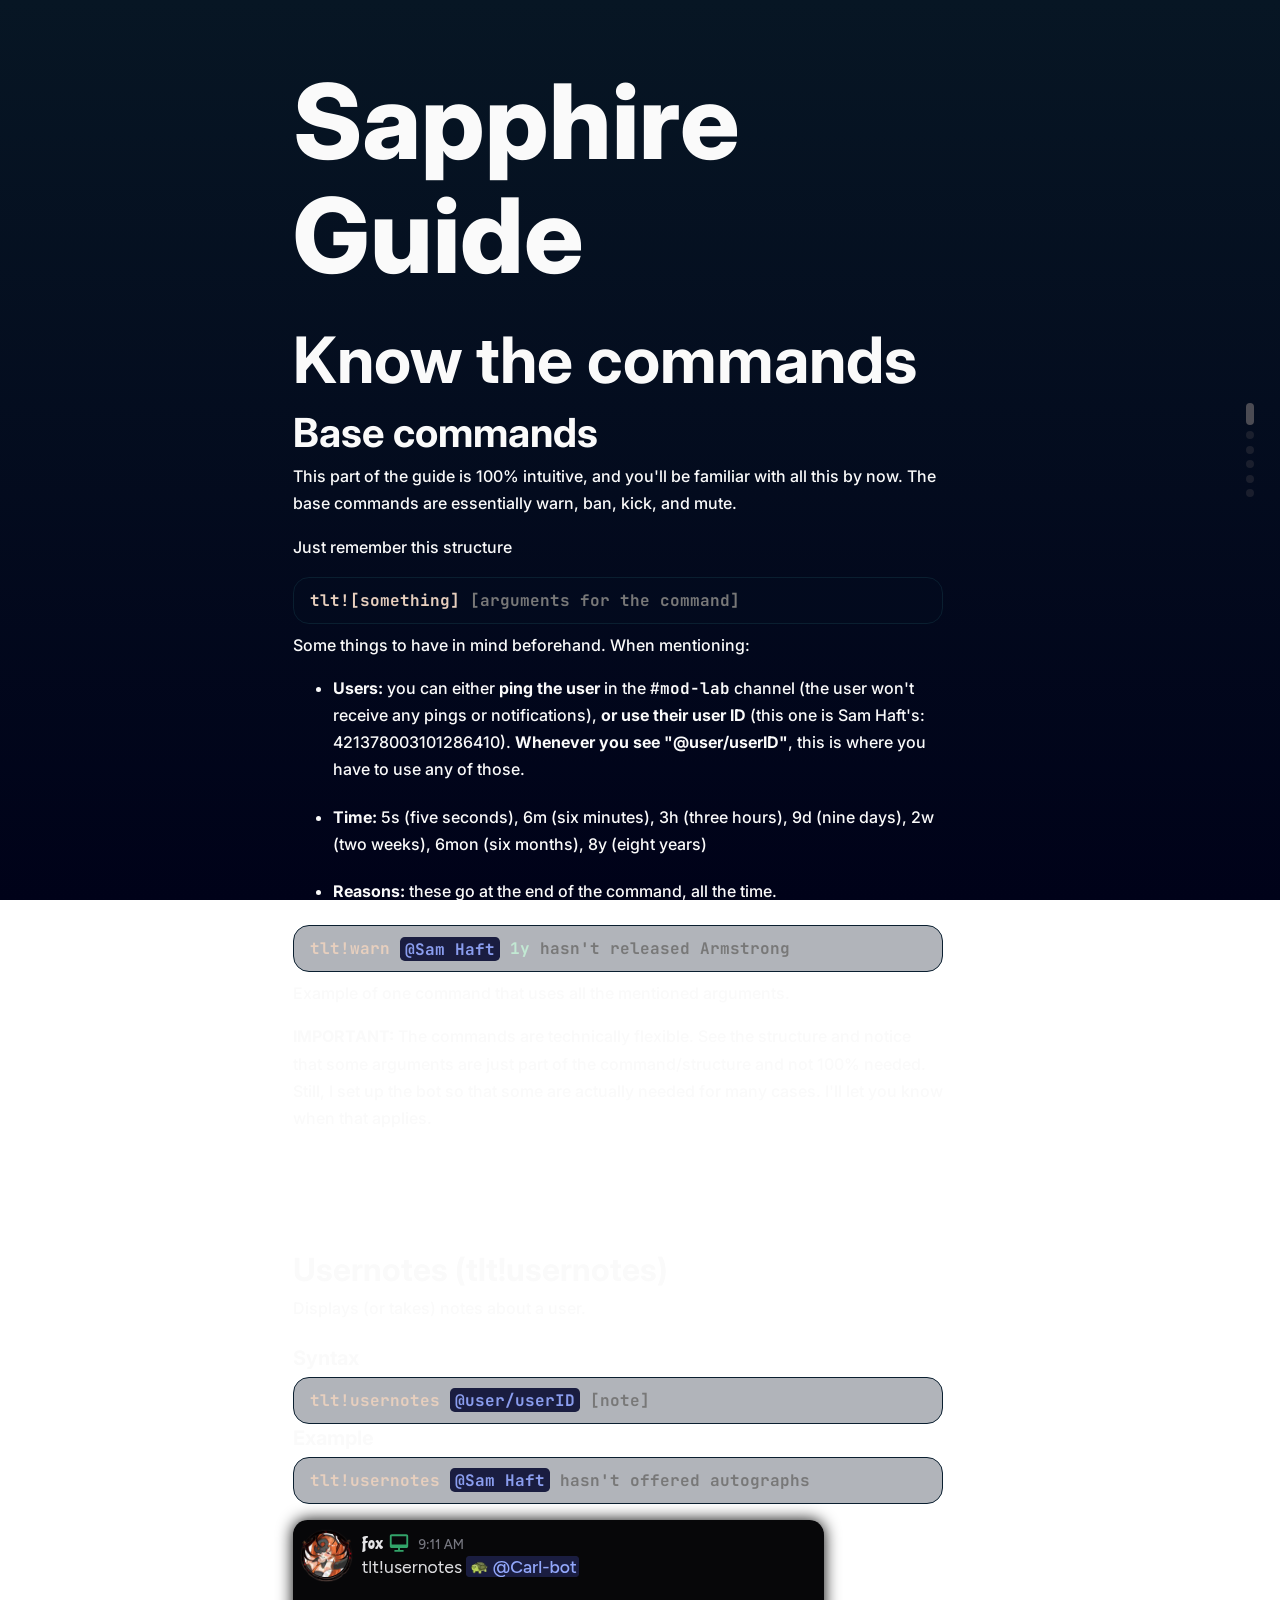
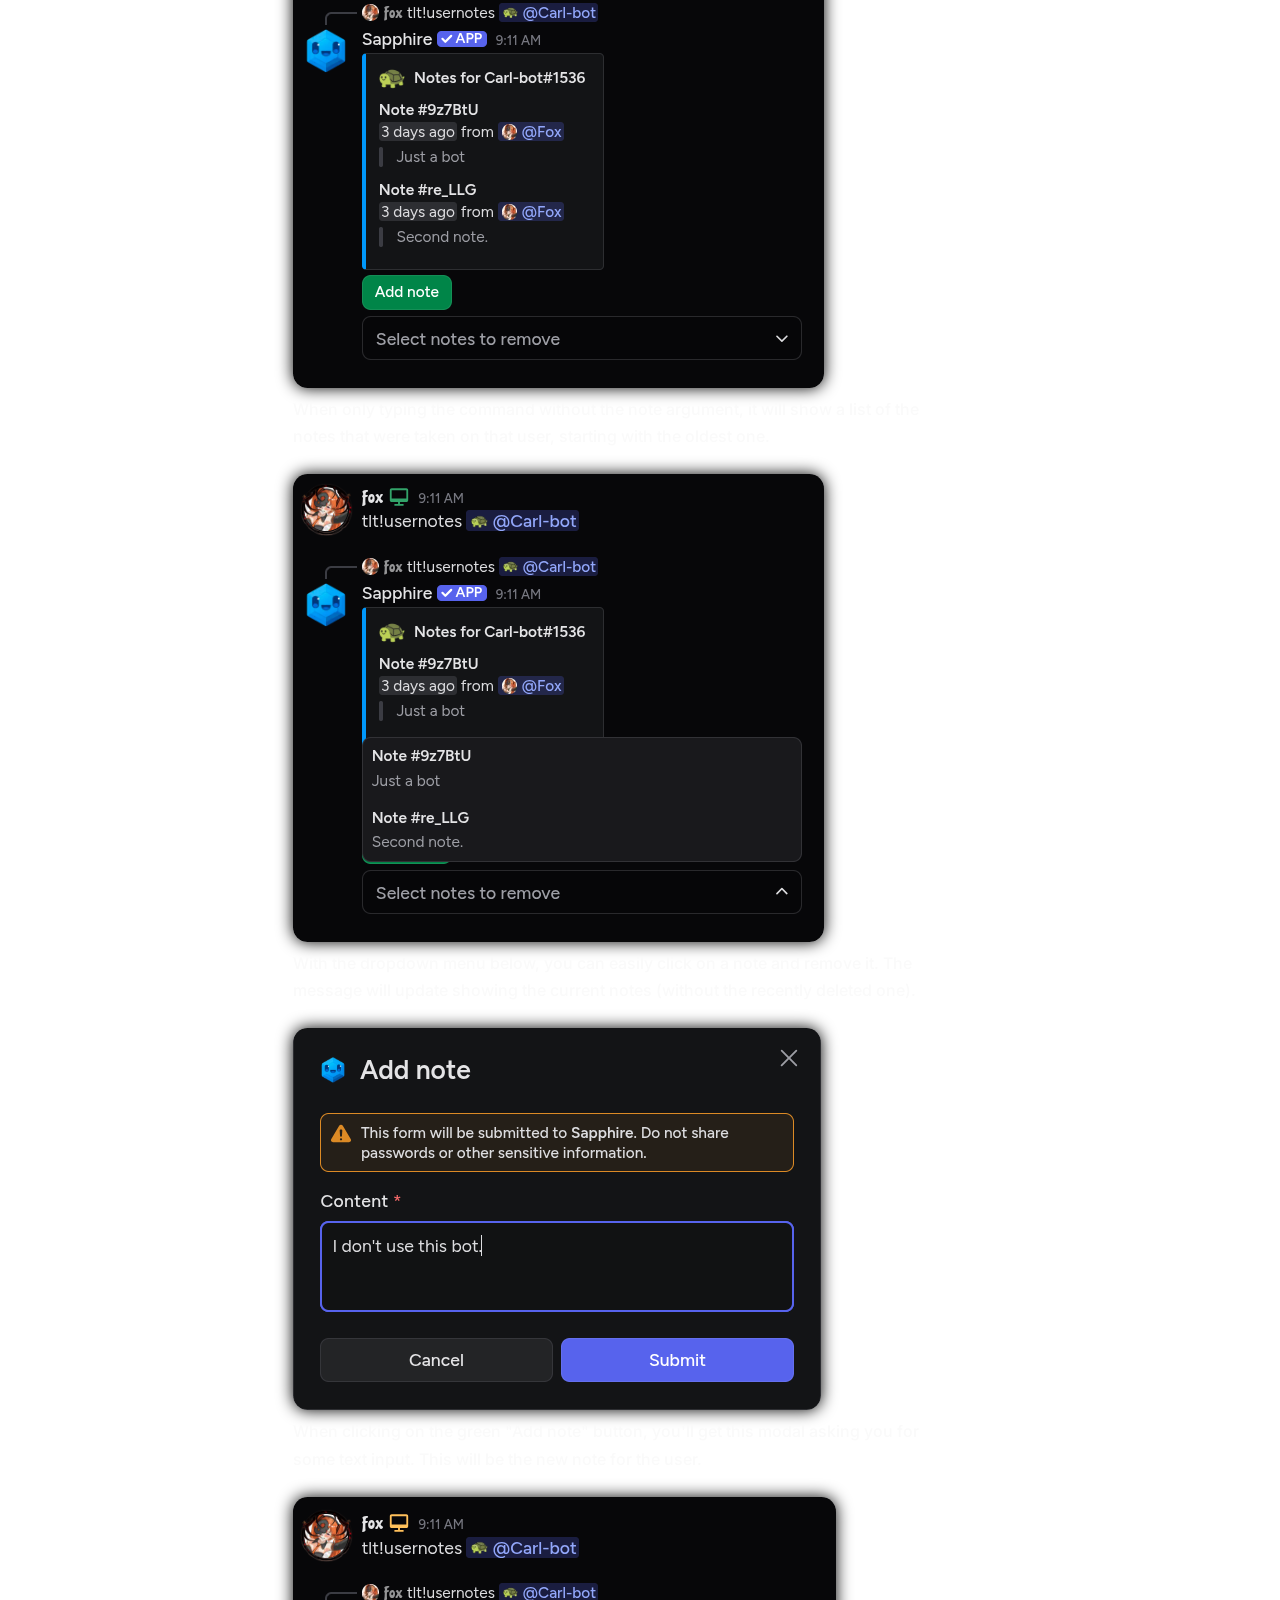
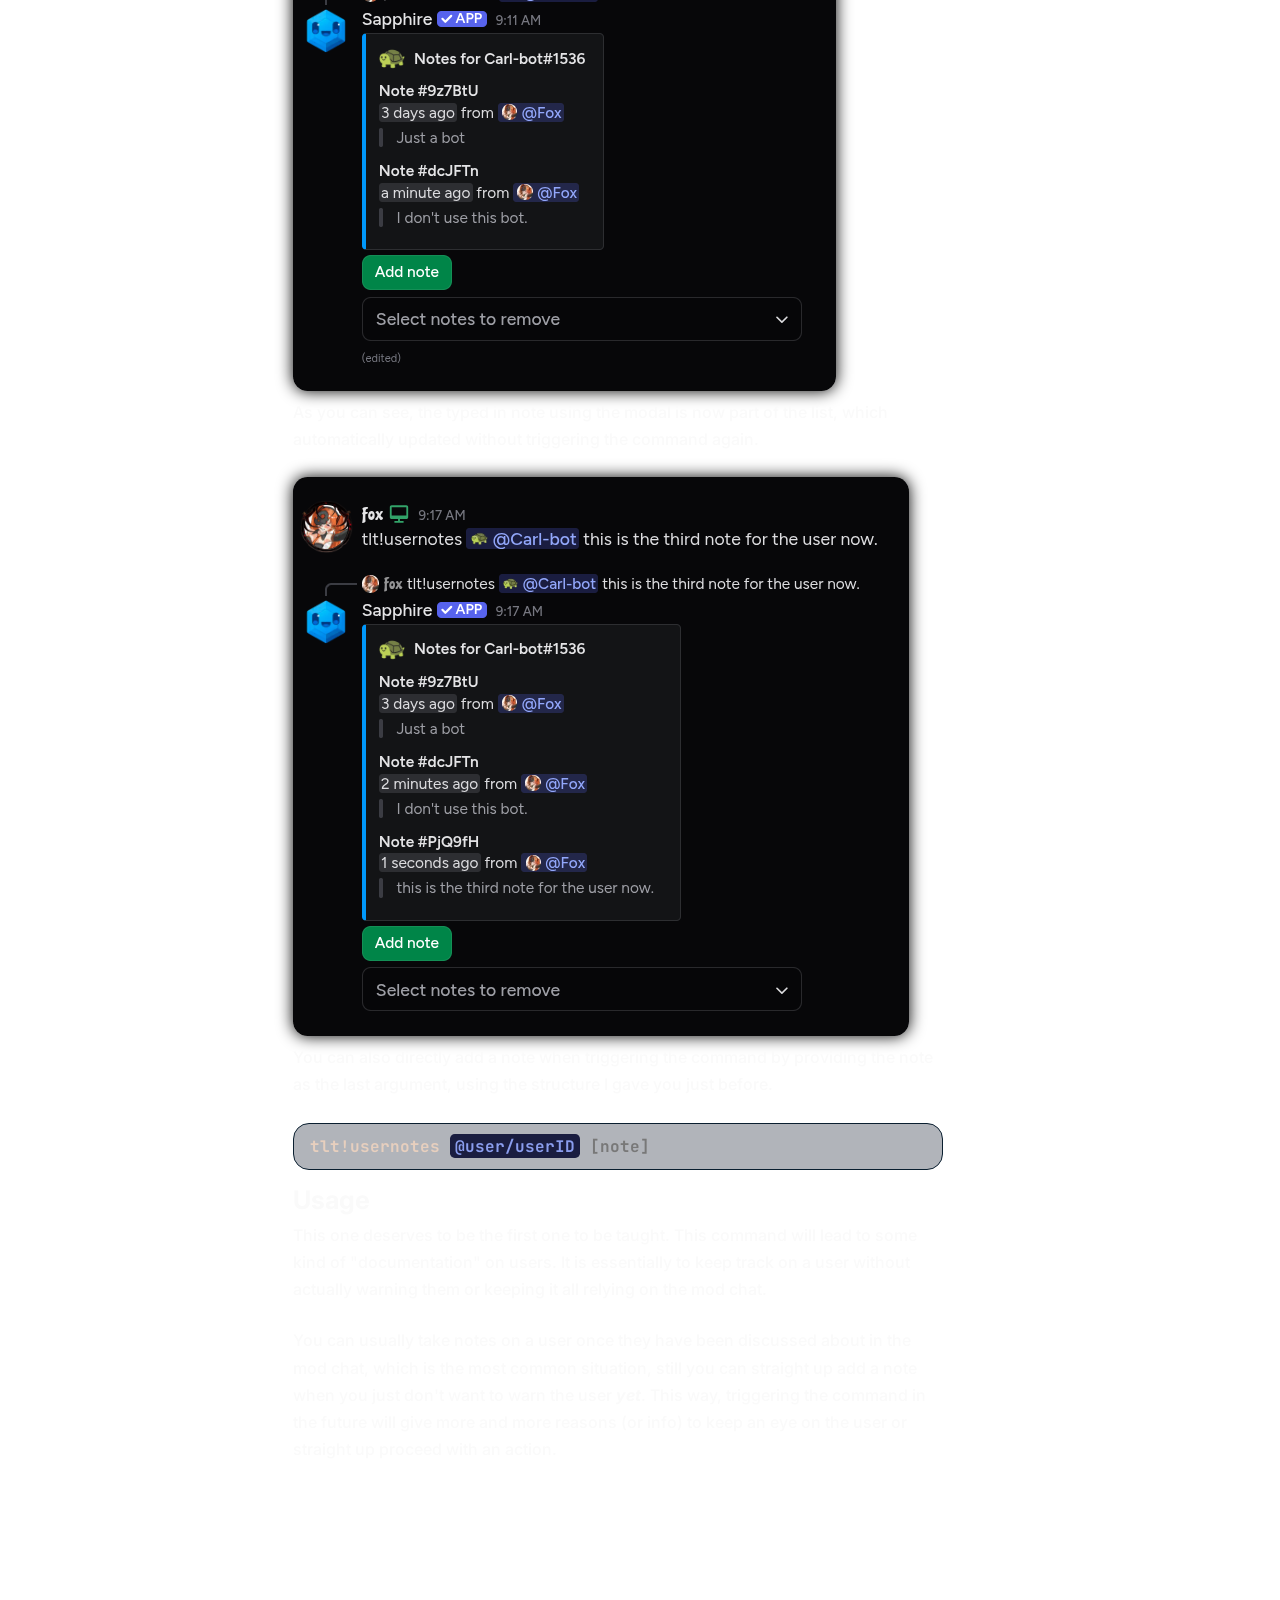
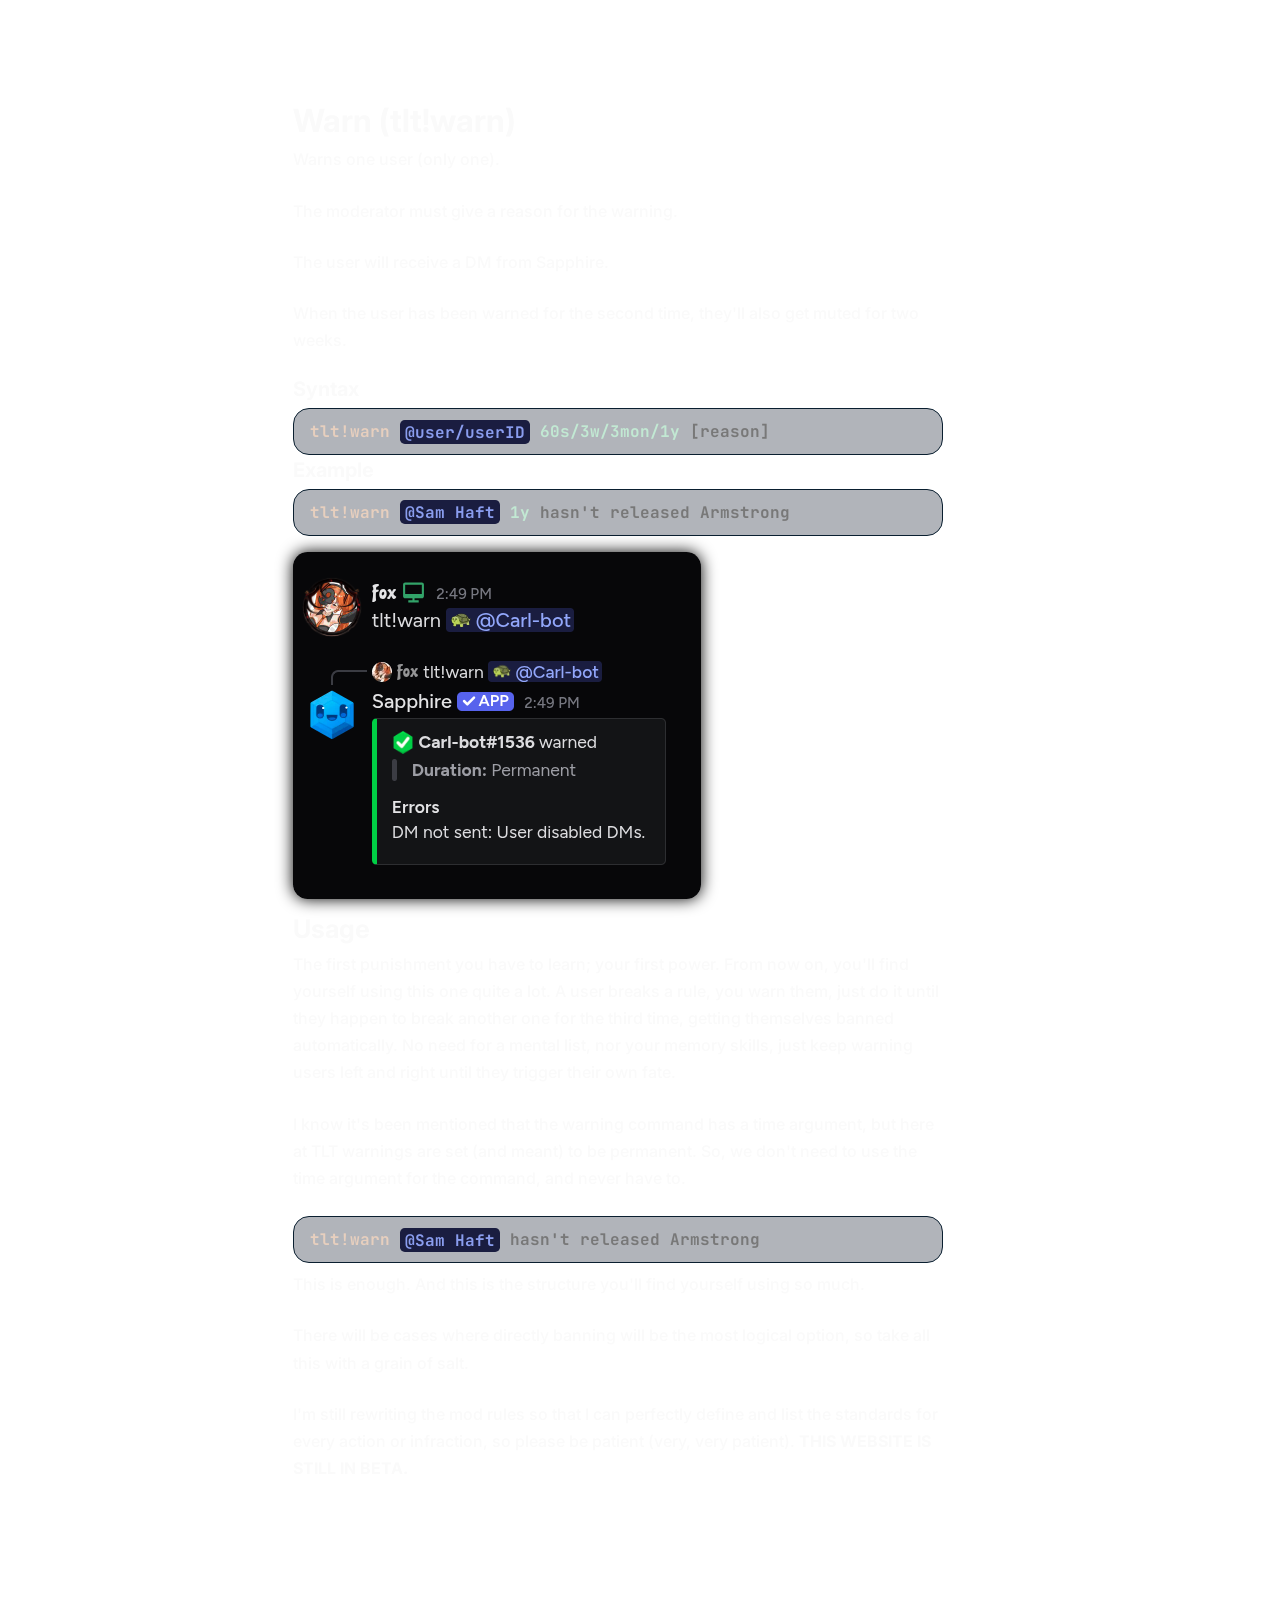
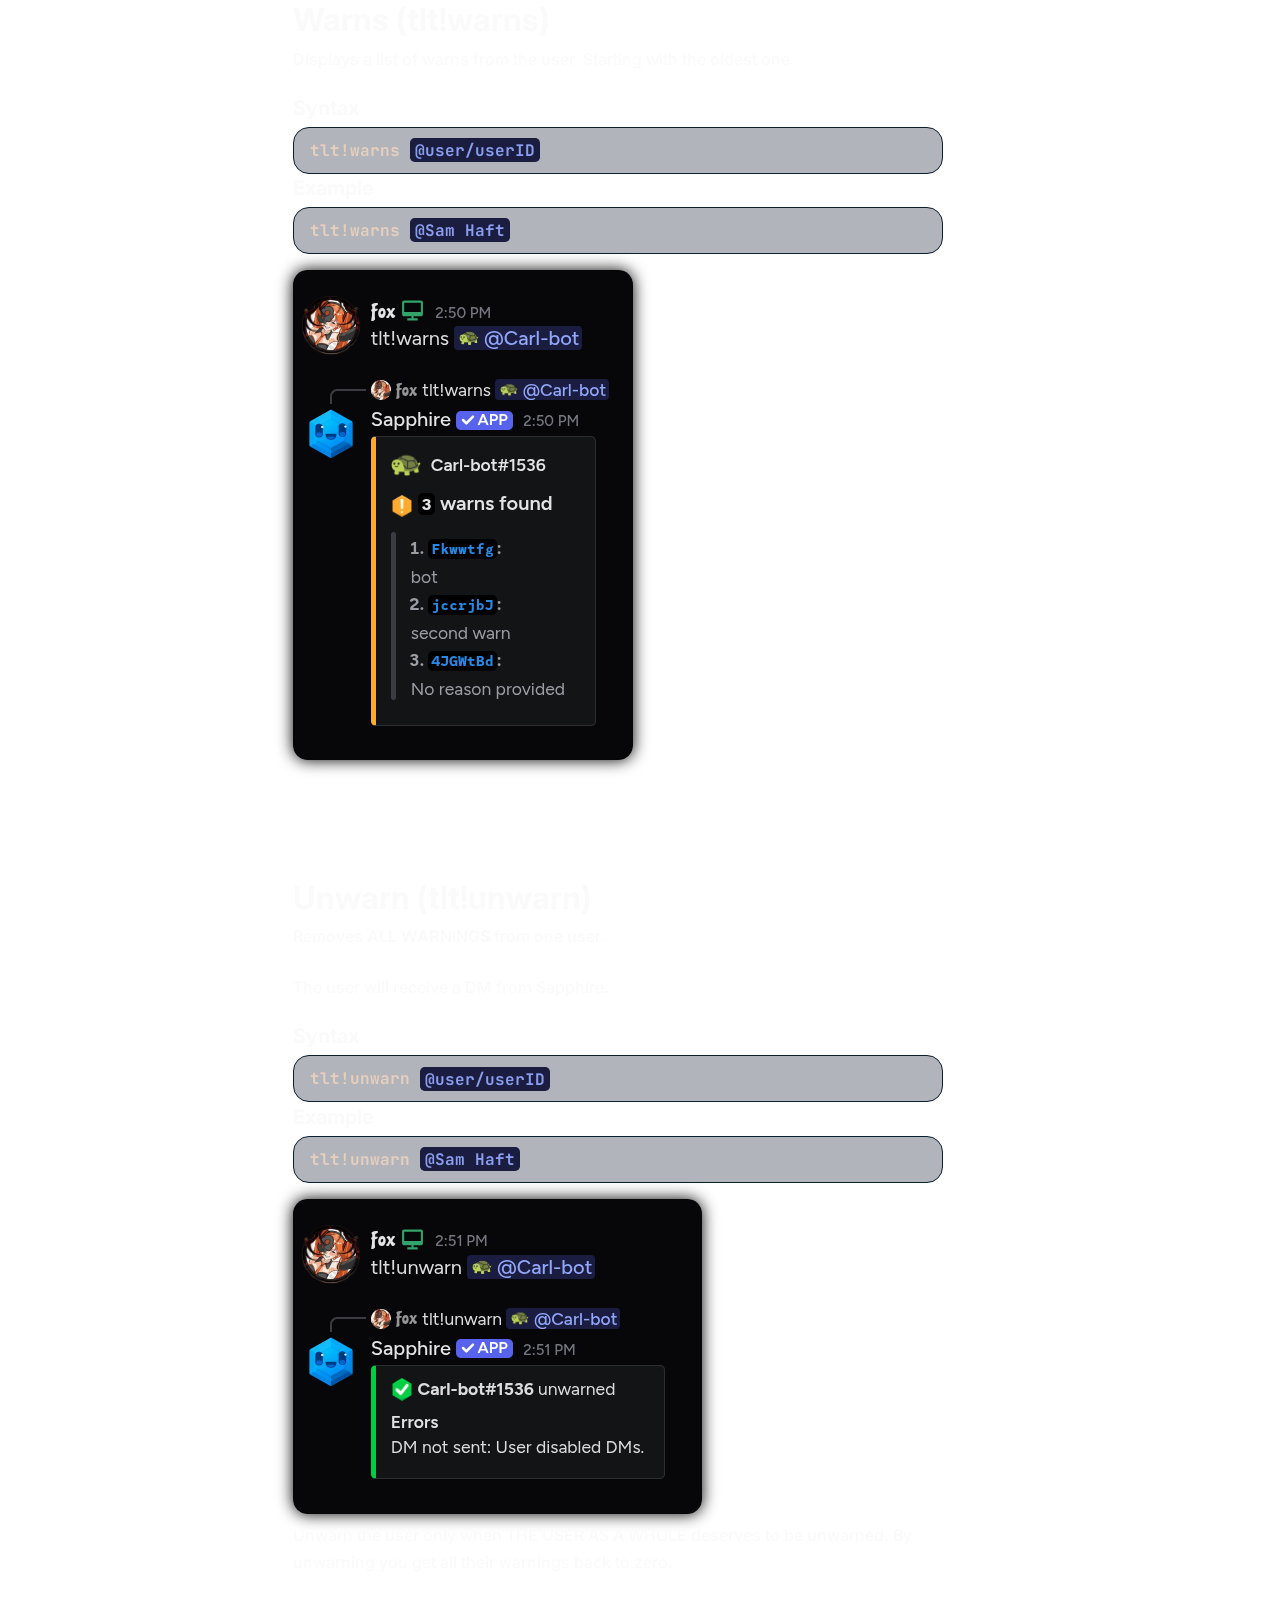
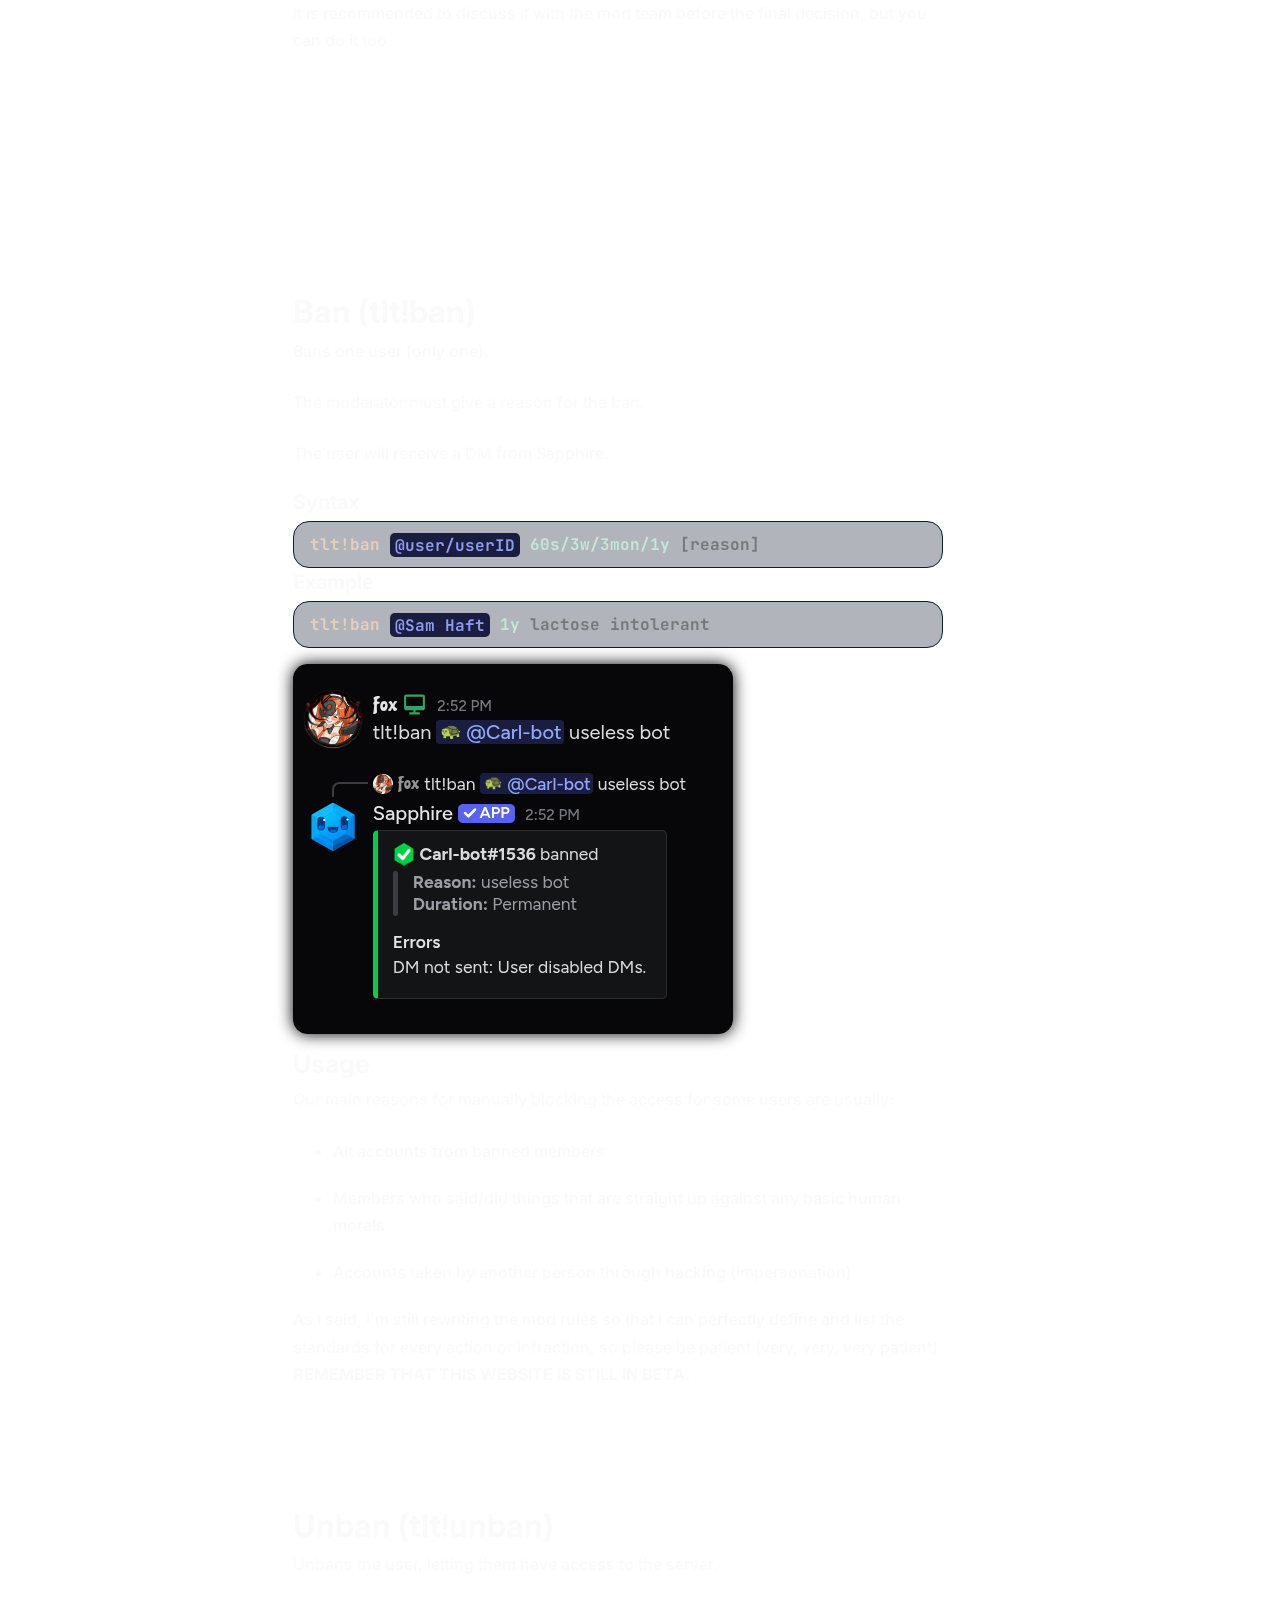
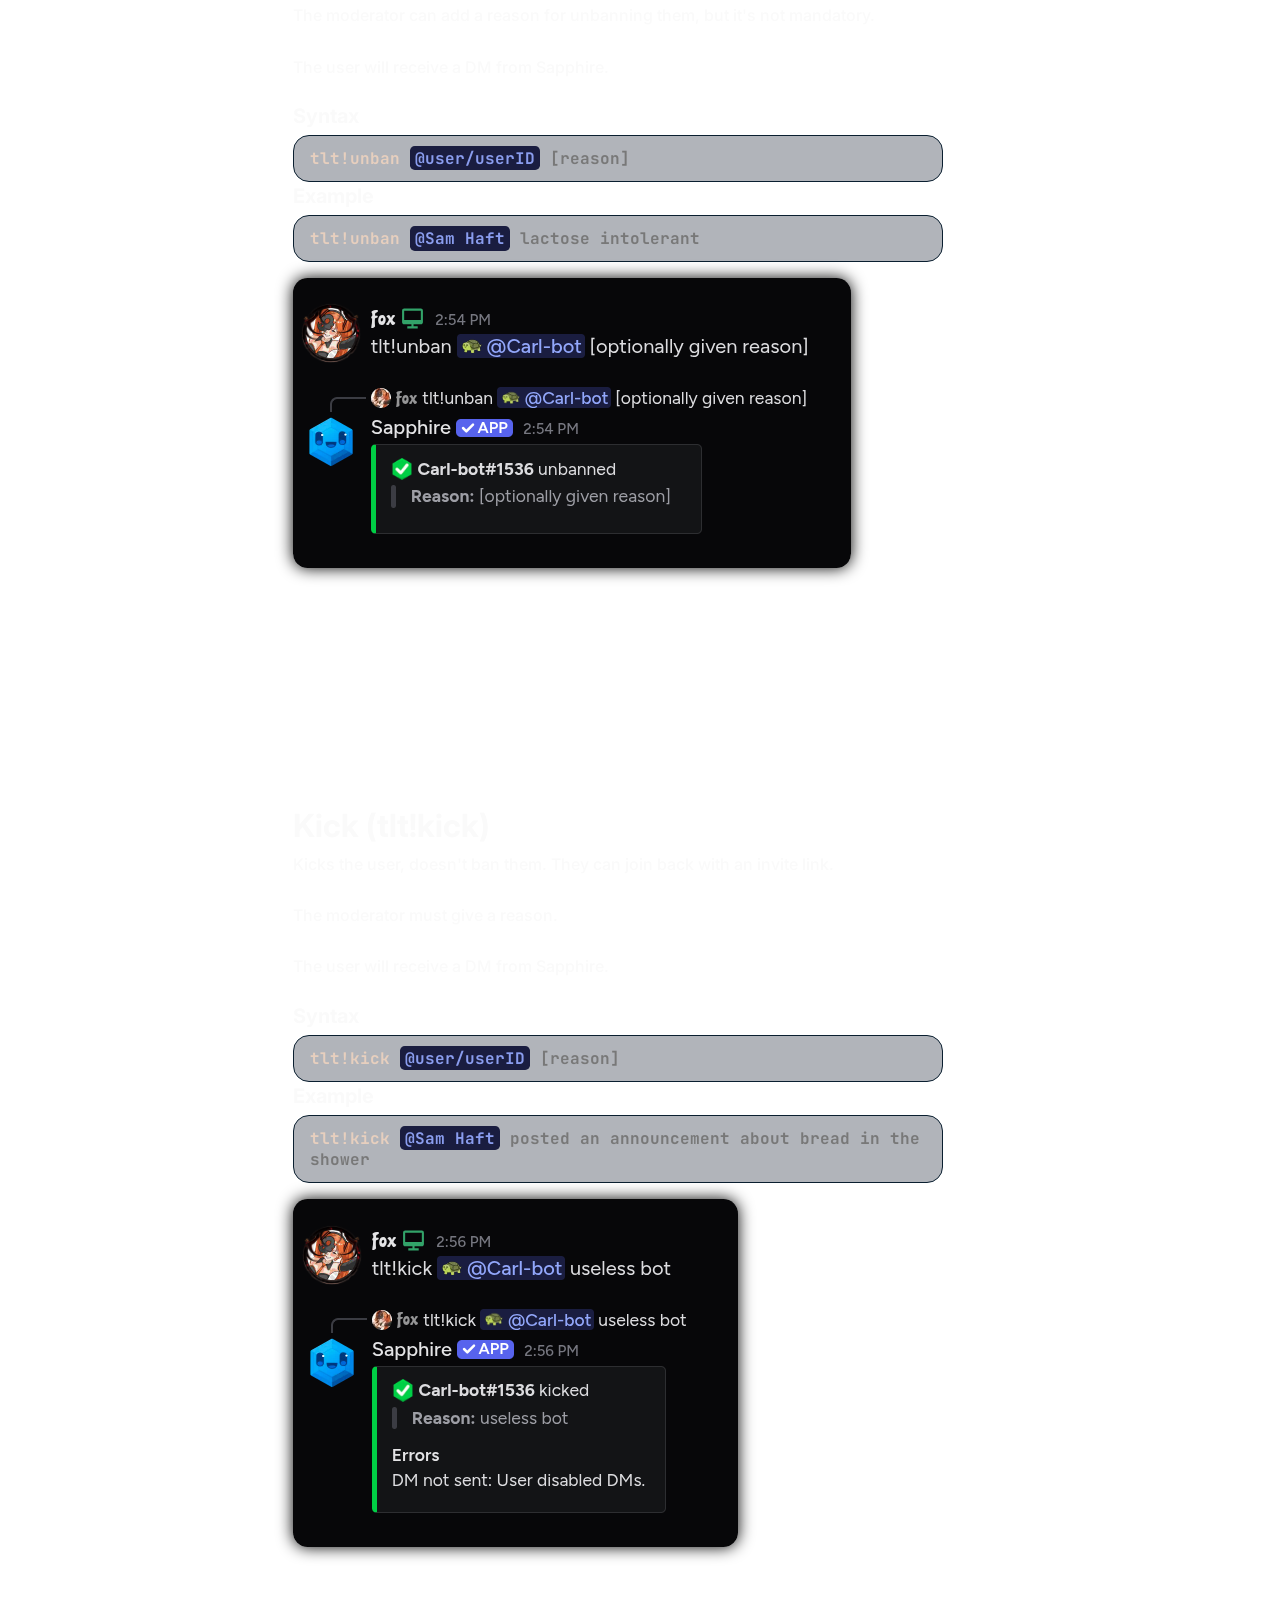
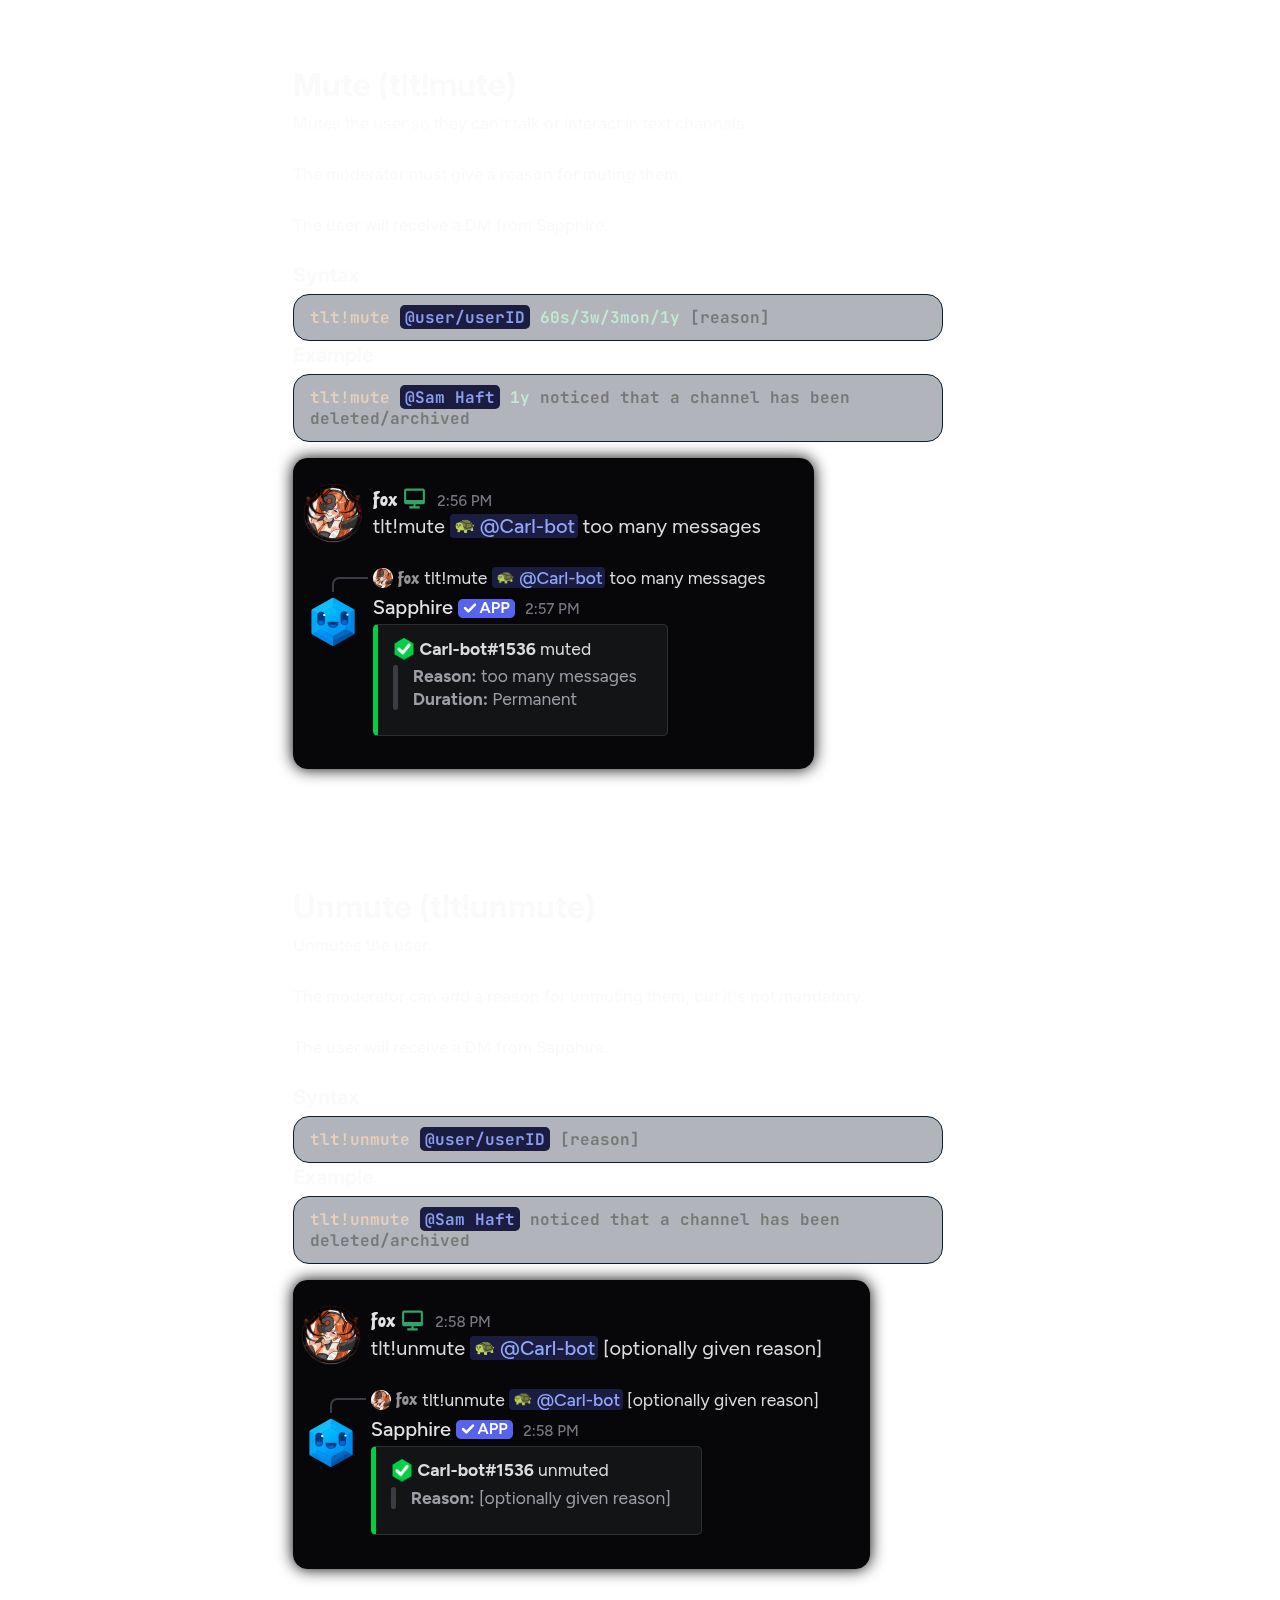
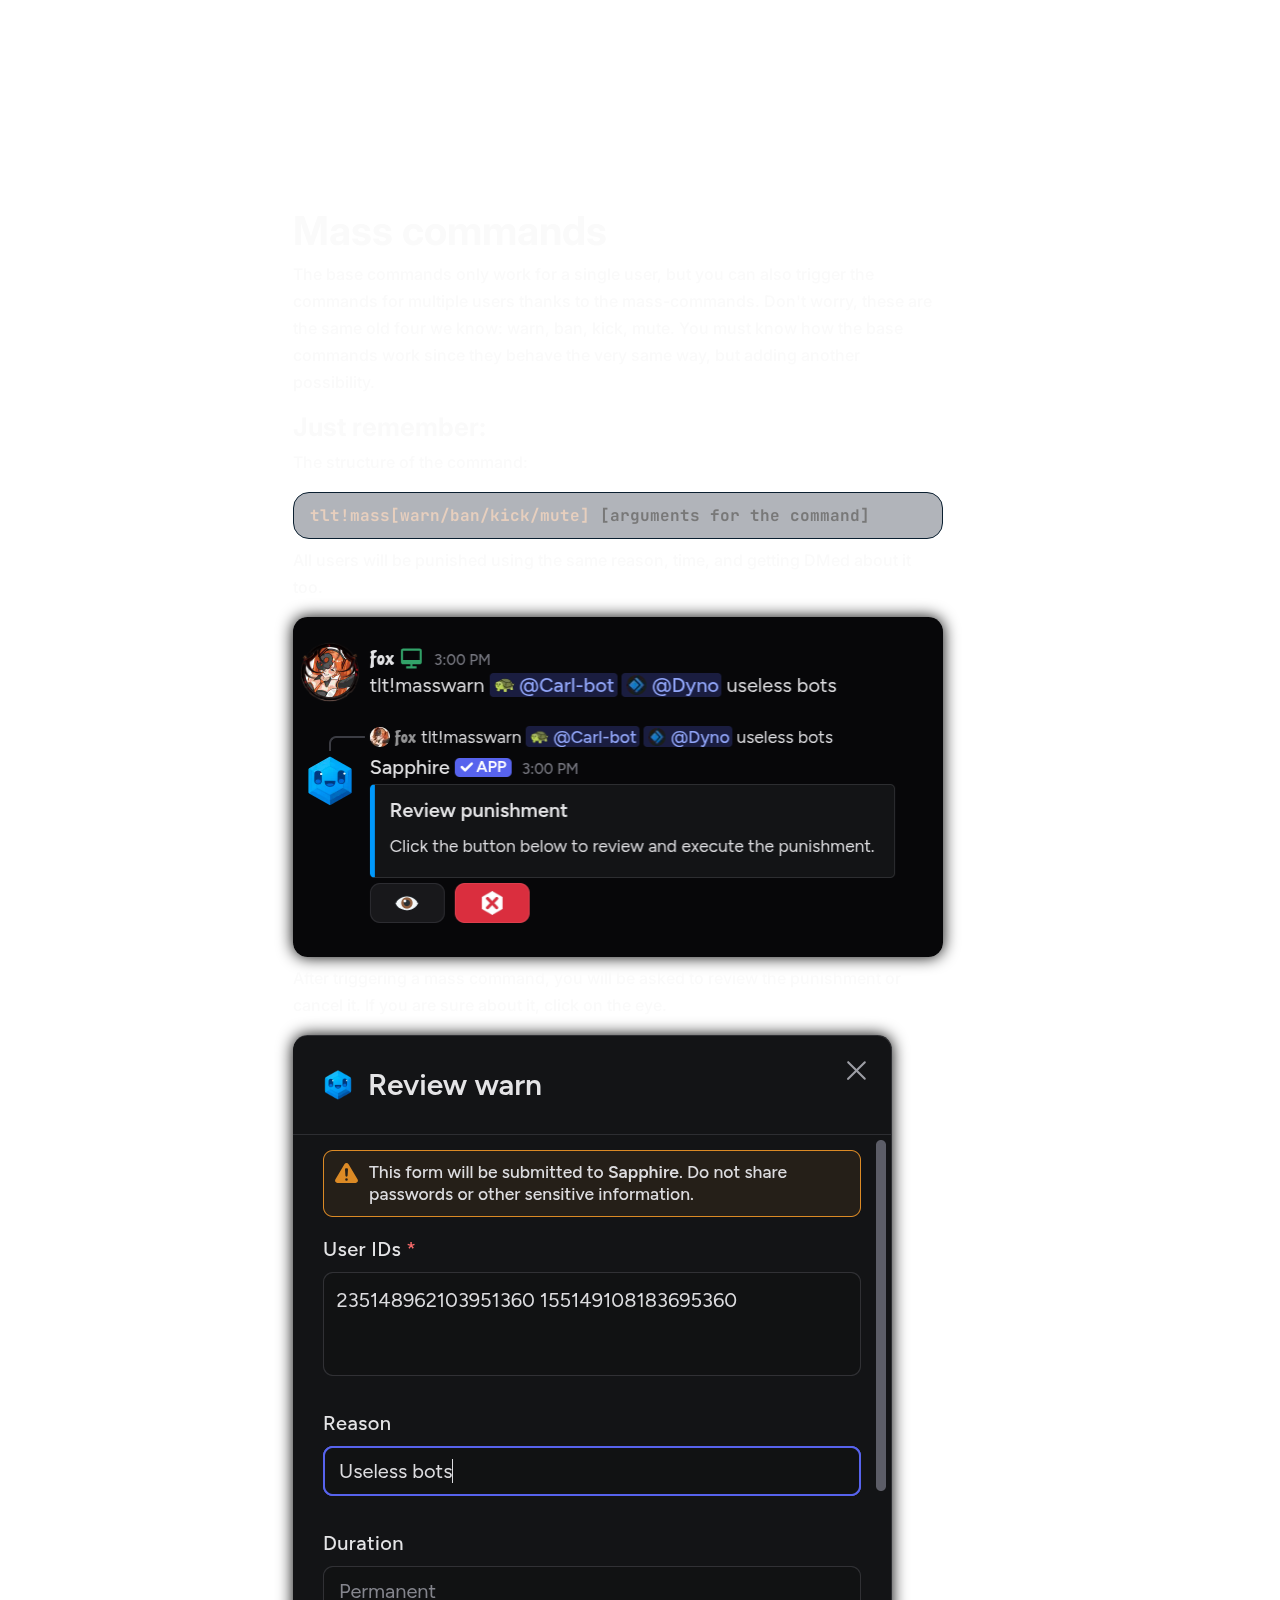
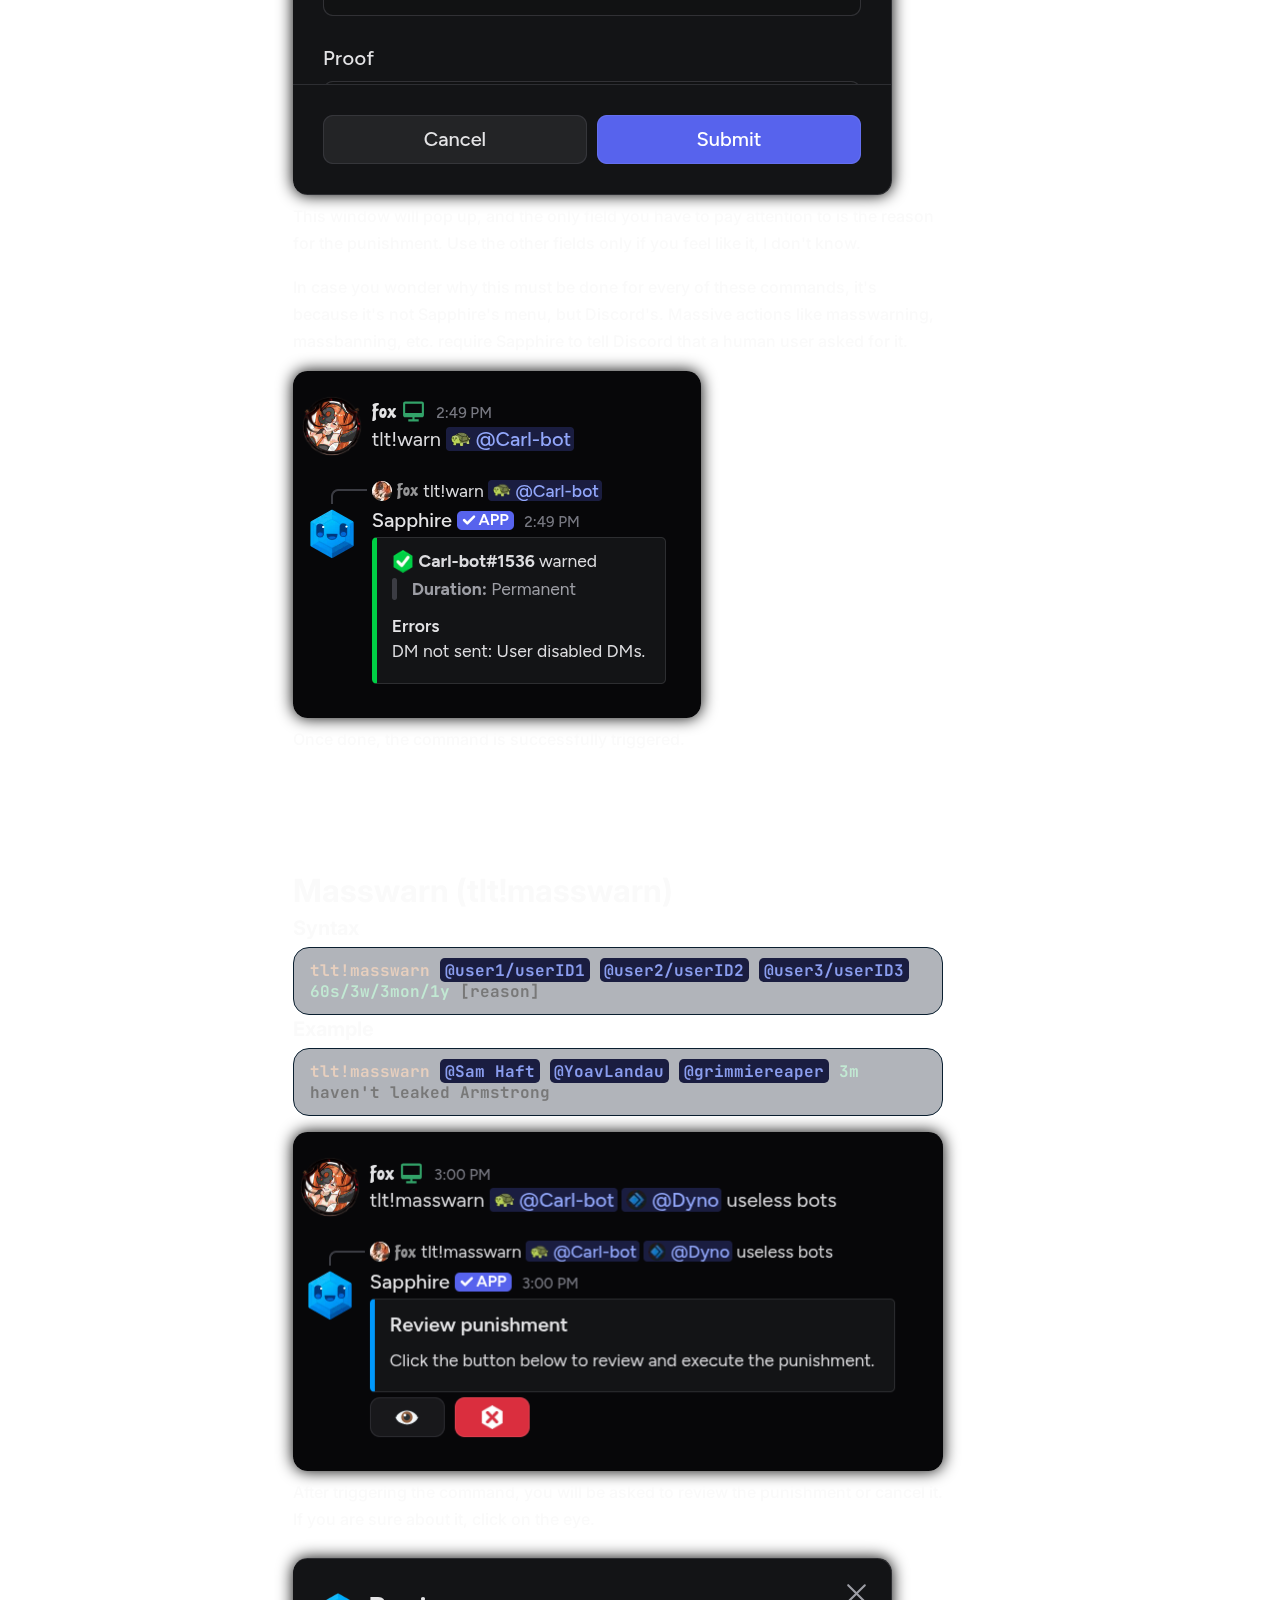
==== commit 04447742: "Now it's two weeks" ====
--- a/index.html
+++ b/index.html
@@ -94,7 +94,7 @@
           <p>Warns one user (only one).</p>
           <p>The moderator must give a reason for the warning.</p>
           <p>The user will receive a DM from Sapphire.</p>
-          <p>When the user has been warned for the second time, they'll also get muted for one month.</p>
+          <p>When the user has been warned for the second time, they'll also get muted for two weeks.</p>
           <h5>Syntax</h5>
           <div class="example-structure">
             <code><span class="example-prefix">tlt!warn</span> <span class="example-user">@user/userID</span> <span class="example-time">60s/3w/3mon/1y</span> <span class="example-reason">[reason]</span></code>
@@ -337,7 +337,7 @@
       <p>The base commands only work for a single user, but using name-commands you can trigger them for all the users that have something as their name. Don't worry, these are the same old four we know: warn, ban, kick, mute.</p>
       <p>Just remember this structure</p>
       <div class="example-structure">
-        <code><span class="example-prefix">tlt!name[warn/ban/kick/mute]</span> <span class="example-user">[word/term/text]</span></code>
+        <code><span class="example-prefix">tlt!name[warn/ban/kick/mute]</span> <span class="example-arguments">[word/term/text]</span></code>
       </div>
   
       <div class="command">
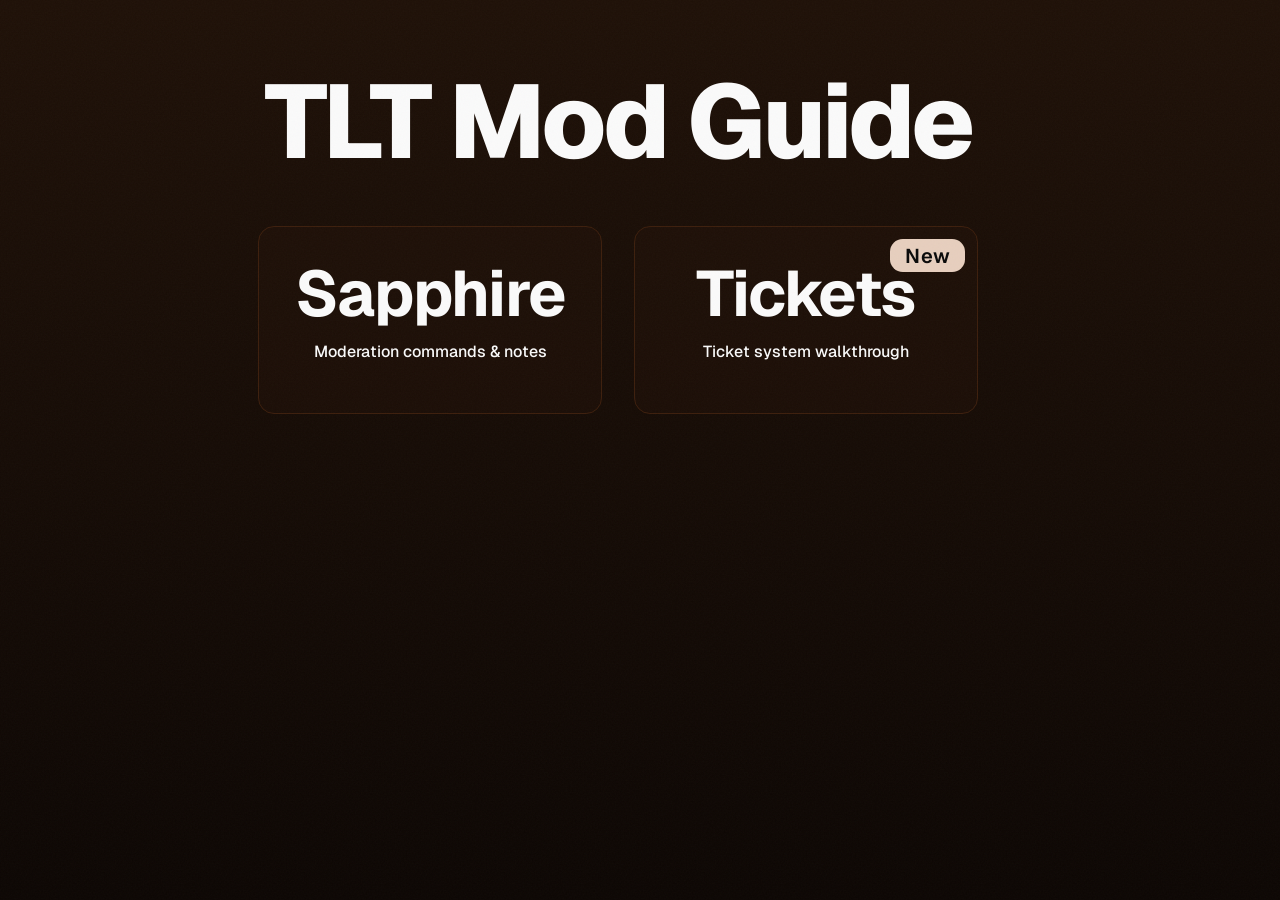
==== commit e231d69d: "Tickets guide and redesign" ====
--- a/index.html
+++ b/index.html
@@ -4,24 +4,18 @@
   <meta charset="UTF-8">
   <meta name="viewport" content="width=device-width, initial-scale=1.0">
   <meta http-equiv="X-UA-Compatible" content="IE=edge">
-  <meta name="description" content="Sapphire Mod Guide">
+  <meta name="description" content="TLT Mod Guide">
   <meta name="author" content="Fox David">
-  <meta name="title" content="Sapphire Mod Guide for The Living Tombstone">
-  <meta name="language" content="English">
-  <meta name="revisit-after" content="60 days">
-  <meta name="distribution" content="global">
-  <meta name="rating" content="general">
+  <meta name="title" content="TLT Mod Guide">
   <meta name="theme-color" content="#0A0A0A">
   <link rel="icon" href="/img/tltmodguide.ico" type="image/x-icon">
-  <title>Sapphire Mod Guide for The Living Tombstone</title>
+  <title>TLT Mod Guide</title>
 
   <link rel="preconnect" href="https://fonts.googleapis.com">
   <link rel="preconnect" href="https://fonts.gstatic.com" crossorigin>
 
-  <link href="https://fonts.googleapis.com/css2?family=Syne:wght@800&family=Space+Mono:wght@400;700&family=JetBrains+Mono:wght@700&display=swap" rel="stylesheet">
+  <link href="https://fonts.googleapis.com/css2?family=Geist:wght@400;500;600;700;800&family=JetBrains+Mono:wght@700&display=swap" rel="stylesheet">
 
-  <link rel="stylesheet" href="https://cdnjs.cloudflare.com/ajax/libs/font-awesome/6.4.0/css/all.min.css" media="print" onload="this.media='all'">
-  <noscript><link rel="stylesheet" href="https://cdnjs.cloudflare.com/ajax/libs/font-awesome/6.4.0/css/all.min.css"></noscript>
   <link rel="stylesheet" href="styles.css">
 
   <script type="text/javascript">
@@ -33,605 +27,20 @@
   </script>
 </head>
 <body>
-  <div class="container">
-    <h1>Sapphire Guide</h1>
-    <h2 id="know-the-commands">Know the commands</h2>
-    <h3 id="base-commands">Base commands</h3>
-    <p>This part of the guide is 100% intuitive, and you'll be familiar with all this by now. The base commands are essentially warn, ban, kick, and mute.</p>
-    <p>Just remember this structure</p>
-    <div class="example-structure">
-      <code><span class="example-prefix">tlt![something]</span> <span class="example-arguments">[arguments for the command]</span></code>
-    </div>
-    <p>Some things to have in mind beforehand. When mentioning:</p>
-    <ul>
-      <li><b>Users:</b> you can either <b>ping the user</b> in the <code>#mod-lab</code> channel (the user won't receive any pings or notifications), <b>or use their user ID</b> (this one is Sam Haft's: 421378003101286410). <b>Whenever you see "@user/userID"</b>, this is where you have to use any of those.</li>
-      <li><b>Time:</b> 5s (five seconds), 6m (six minutes), 3h (three hours), 9d (nine days), 2w (two weeks), 6mon (six months), 8y (eight years)</li>
-      <li><b>Reasons:</b> these go at the end of the command, all the time.</li>
-    </ul>
-    <div class="example-structure">
-      <code><span class="example-prefix">tlt!warn</span> <span class="example-user">@Sam Haft</span> <span class="example-time">1y</span> <span class="example-reason">hasn't released Armstrong</span></code>
-    </div>
-    <p>Example of one command that uses all the mentioned arguments.</p>
-    <p><b>IMPORTANT:</b> The commands are technically flexible. See the structure and notice that some arguments are just part of the command/structure and not 100% needed. Still, I set up the bot so that some are actually needed for many cases. I'll let you know when that applies.</p>
-
-    <div class="commands-section">
-      <div class="group-of-commands">
-        <div class="command">
-          <h4>Usernotes (tlt!usernotes)</h4>
-          <p>Displays (or takes) notes about a user.</p>
-          <h5>Syntax</h5>
-          <div class="example-structure">
-            <code><span class="example-prefix">tlt!usernotes</span> <span class="example-user">@user/userID</span> <span class="example-reason">[note]</span></code>
-          </div>
-          <h5>Example</h5>
-          <div class="example-structure">
-            <code><span class="example-prefix">tlt!usernotes</span> <span class="example-user">@Sam Haft</span> <span class="example-reason">hasn't offered autographs</span></code>
-          </div>
-          <img src="/img/usernotes.webp" alt="Usernotes command result" loading="lazy" decoding="async">
-          <p>When only typing the command without the note argument, it will show a list of the notes that were taken on that user, starting with the oldest one.</p>
-          <img src="/img/usernotes_dropdown.webp" alt="Usernotes dropdown" loading="lazy" decoding="async">
-          <p>With the dropdown menu below, you can easily click on a note and remove it. The message will update showing the current notes (without the recently deleted one).</p>
-          <img src="/img/usernotes_add.modal.webp" alt="Usernotes add modal" loading="lazy" decoding="async">
-          <p>When clicking on the green "Add note" button, you'll get this modal asking you for some text input. This will be the new note for the user.</p>
-          <img src="/img/usernotes.result.webp" alt="Usernotes result after modal" loading="lazy" decoding="async">
-          <p>As you can see, the typed in note using the modal is now part of the list, which automatically updated without triggering the command again.</p>
-          <img src="/img/usernotes_add.inline.webp" alt="Usernotes inline add" loading="lazy" decoding="async">
-          <p>You can also directly add a note when triggering the command by providing the note as the last argument, using the structure I gave you just before.</p>
-          <div class="example-structure">
-            <code><span class="example-prefix">tlt!usernotes</span> <span class="example-user">@user/userID</span> <span class="example-reason">[note]</span></code>
-          </div>
-          <h6>Usage</h6>
-          <p>This one deserves to be the first one to be taught. This command will lead to some kind of "documentation" on users. It is essentially to keep track on a user without actually warning them or keeping it all relying on the mod chat.</p>
-          <p>You can usually take notes on a user once they have been discussed about in the mod chat, which is the most common situation, still you can straight up add a note when you just don't want to warn the user <b><em>yet</em></b>. This way, triggering the command in the future will give more and more reasons (or info) to keep an eye on the user or straight up proceed with an action.</p>
-        </div>
-      </div>
-    </div>
-    
-    <div class="commands-section">
-      <div class="group-of-commands">
-        <div class="command">
-          <h4>Warn (tlt!warn)</h4>
-          <p>Warns one user (only one).</p>
-          <p>The moderator must give a reason for the warning.</p>
-          <p>The user will receive a DM from Sapphire.</p>
-          <p>When the user has been warned for the second time, they'll also get muted for two weeks.</p>
-          <h5>Syntax</h5>
-          <div class="example-structure">
-            <code><span class="example-prefix">tlt!warn</span> <span class="example-user">@user/userID</span> <span class="example-time">60s/3w/3mon/1y</span> <span class="example-reason">[reason]</span></code>
-          </div>
-          <h5>Example</h5>
-          <div class="example-structure">
-            <code><span class="example-prefix">tlt!warn</span> <span class="example-user">@Sam Haft</span> <span class="example-time">1y</span> <span class="example-reason">hasn't released Armstrong</span></code>
-          </div>
-          <img src="/img/warn.webp" alt="Warn command result" loading="lazy" decoding="async">
-          <h6>Usage</h6>
-          <p>The first punishment you have to learn; your first power. From now on, you'll find yourself using this one quite a lot. A user breaks a rule, you warn them, just do it until they happen to break another one for the third time, getting themselves banned automatically. No need for a mental list, nor your memory skills, just keep warning users left and right until they trigger their own fate.</p>
-          <p>I know it's been mentioned that the warning command has a time argument, but here at TLT warnings are set (and meant) to be permanent. So, we don't need to use the time argument for the command, and never have to.</p>
-          <div class="example-structure">
-            <code><span class="example-prefix">tlt!warn</span> <span class="example-user">@Sam Haft</span> <span class="example-reason">hasn't released Armstrong</span></code>
-          </div>
-          <p>This is enough. And this is the structure you'll find yourself using so much.</p>
-          <p>There will be cases where directly banning will be the most logical option, so take all this with a grain of salt.</p>
-          <p>I'm still rewriting the mod rules so that I can perfectly define and list the standards for every action or infraction, so please be patient (very, very patient). <b>THIS WEBSITE IS STILL IN BETA.</b></p>
-        </div>
-    
-        <div class="command">
-          <h4>Warns (tlt!warns)</h4>
-          <p>Displays a list of warns from the user. Starting with the oldest one.</p>
-          <h5>Syntax</h5>
-          <div class="example-structure">
-            <code><span class="example-prefix">tlt!warns</span> <span class="example-user">@user/userID</span></code>
-          </div>
-          <h5>Example</h5>
-          <div class="example-structure">
-            <code><span class="example-prefix">tlt!warns</span> <span class="example-user">@Sam Haft</span></code>
-          </div>
-          <img src="/img/warns.webp" alt="Warns command result" loading="lazy" decoding="async">
-        </div>
-    
-        <div class="command">
-          <h4>Unwarn (tlt!unwarn)</h4>
-          <p>Removes <b>ALL WARNINGS</b> from one user.</p>
-          <p>The user will receive a DM from Sapphire.</p>
-          <h5>Syntax</h5>
-          <div class="example-structure">
-            <code><span class="example-prefix">tlt!unwarn</span> <span class="example-user">@user/userID</span></code>
-          </div>
-          <h5>Example</h5>
-          <div class="example-structure">
-            <code><span class="example-prefix">tlt!unwarn</span> <span class="example-user">@Sam Haft</span></code>
-          </div>
-          <img src="/img/unwarn.webp" alt="Unwarn command result" loading="lazy" decoding="async">
-          <p>Unwarn the user only when THE USER AS A WHOLE deserves to be unwarned. By unwarning you get all their warnings back to zero.</p>
-          <p>It is recommended to discuss it with the mod team before the final decision, but you can do it too.</p>
-        </div>
-      </div>
-  
-      <div class="group-of-commands">
-        <div class="command">
-          <h4>Ban (tlt!ban)</h4>
-          <p>Bans one user (only one).</p>
-          <p>The moderator must give a reason for the ban.</p>
-          <p>The user will receive a DM from Sapphire.</p>
-          <h5>Syntax</h5>
-          <div class="example-structure">
-            <code><span class="example-prefix">tlt!ban</span> <span class="example-user">@user/userID</span> <span class="example-time">60s/3w/3mon/1y</span> <span class="example-reason">[reason]</span></code>
-          </div>
-          <h5>Example</h5>
-          <div class="example-structure">
-            <code><span class="example-prefix">tlt!ban</span> <span class="example-user">@Sam Haft</span> <span class="example-time">1y</span> <span class="example-reason">lactose intolerant</span></code>
-          </div>
-          <img src="/img/ban.webp" alt="Ban command result" loading="lazy" decoding="async">
-          <h6>Usage</h6>
-          <p>Our main reasons for manually blocking the access for some users are usually:</p>
-          <ul>
-            <li>Alt accounts from banned members</li>
-            <li>Members who said/did things that are straight up against any basic human morals</li>
-            <li>Accounts taken by another person through hacking (impersonation)</li>
-          </ul>
-          <p>As I said, I'm still rewriting the mod rules so that I can perfectly define and list the standards for every action or infraction, so please be patient (very, very, very patient). <b>REMEMBER THAT THIS WEBSITE IS STILL IN BETA.</b></p>
-        </div>
-    
-        <div class="command">
-          <h4>Unban (tlt!unban)</h4>
-          <p>Unbans the user, letting them have access to the server.</p>
-          <p>The moderator can add a reason for unbanning them, but it's not mandatory.</p>
-          <p>The user will receive a DM from Sapphire.</p>
-          <h5>Syntax</h5>
-          <div class="example-structure">
-            <code><span class="example-prefix">tlt!unban</span> <span class="example-user">@user/userID</span> <span class="example-reason">[reason]</span></code>
-          </div>
-          <h5>Example</h5>
-          <div class="example-structure">
-            <code><span class="example-prefix">tlt!unban</span> <span class="example-user">@Sam Haft</span> <span class="example-reason">lactose intolerant</span></code>
-          </div>
-          <img src="/img/unban.webp" alt="Unban command result" loading="lazy" decoding="async">
-        </div>
-      </div>
-  
-      <div class="command">
-        <h4>Kick (tlt!kick)</h4>
-        <p>Kicks the user, doesn't ban them. They can join back with an invite link.</p>
-        <p>The moderator must give a reason.</p>
-        <p>The user will receive a DM from Sapphire.</p>
-        <h5>Syntax</h5>
-        <div class="example-structure">
-          <code><span class="example-prefix">tlt!kick</span> <span class="example-user">@user/userID</span> <span class="example-reason">[reason]</span></code>
-        </div>
-        <h5>Example</h5>
-        <div class="example-structure">
-          <code><span class="example-prefix">tlt!kick</span> <span class="example-user">@Sam Haft</span> <span class="example-reason">posted an announcement about bread in the shower</span></code>
-        </div>
-        <img src="/img/kick.webp" alt="Kick command result" loading="lazy" decoding="async">
-      </div>
-  
-      <div class="group-of-commands">
-        <div class="command">
-          <h4>Mute (tlt!mute)</h4>
-          <p>Mutes the user so they can't talk or interact in text channels.</p>
-          <p>The moderator must give a reason for muting them.</p>
-          <p>The user will receive a DM from Sapphire.</p>
-          <h5>Syntax</h5>
-          <div class="example-structure">
-            <code><span class="example-prefix">tlt!mute</span> <span class="example-user">@user/userID</span> <span class="example-time">60s/3w/3mon/1y</span> <span class="example-reason">[reason]</span></code>
-          </div>
-          <h5>Example</h5>
-          <div class="example-structure">
-            <code><span class="example-prefix">tlt!mute</span> <span class="example-user">@Sam Haft</span> <span class="example-time">1y</span> <span class="example-reason">noticed that a channel has been deleted/archived</span></code>
-          </div>
-          <img src="/img/mute.webp" alt="Mute command result" loading="lazy" decoding="async">
-        </div>
-    
-        <div class="command">
-          <h4>Unmute (tlt!unmute)</h4>
-          <p>Unmutes the user.</p>
-          <p>The moderator can add a reason for unmuting them, but it's not mandatory.</p>
-          <p>The user will receive a DM from Sapphire.</p>
-          <h5>Syntax</h5>
-          <div class="example-structure">
-            <code><span class="example-prefix">tlt!unmute</span> <span class="example-user">@user/userID</span> <span class="example-reason">[reason]</span></code>
-          </div>
-          <h5>Example</h5>
-          <div class="example-structure">
-            <code><span class="example-prefix">tlt!unmute</span> <span class="example-user">@Sam Haft</span> <span class="example-reason">noticed that a channel has been deleted/archived</span></code>
-          </div>
-          <img src="/img/unmute.webp" alt="Unmute command result" loading="lazy" decoding="async">
-        </div>
-      </div>
-    </div>
-
-    <!-- ─── Mass Commands -->
-    <div class="commands-section">
-      <h3 id="mass-commands">Mass commands</h3>
-      <p>The base commands only work for a single user, but you can also trigger the commands for multiple users thanks to the mass-commands. Don't worry, these are the same old four we know: warn, ban, kick, mute. You must know how the base commands work since they behave the very same way, but adding another possibility.</p>
-      <h6>Just remember:</h6>
-      <p>The structure of the command:</p>
-      <div class="example-structure">
-        <code><span class="example-prefix">tlt!mass[warn/ban/kick/mute]</span> <span class="example-arguments">[arguments for the command]</span></code>
-      </div>
-      <p>All users will be punished using the same reason, time, and getting DMed about it too.</p>
-      <img src="/img/masswarn_pre.webp" alt="Mass command confirmation prompt" loading="lazy" decoding="async">
-      <p>After triggering a mass command, you will be asked to review the punishment or cancel it. If you are sure about it, click on the eye.</p>
-      <img src="/img/masswarn_review.webp" alt="Mass command review window" loading="lazy" decoding="async">
-      <p>This window will pop up, and the only field you have to pay attention to is the reason for the punishment. Use the other fields only if you feel like it, I don't know.</p>
-      <p>In case you wonder why this must be done for every of these commands, it's because it's not Sapphire's menu, but Discord's. Massive actions like masswarning, massbanning, etc. require Sapphire to tell Discord that a human user asked for it.</p>
-      <img src="/img/warn.webp" alt="Warn command result" loading="lazy" decoding="async">
-      <p>Once done, the command is successfully triggered.</p>
-  
-      <div class="command">
-        <h4>Masswarn (tlt!masswarn)</h4>
-        <h5>Syntax</h5>
-        <div class="example-structure">
-          <code><span class="example-prefix">tlt!masswarn</span> <span class="example-user">@user1/userID1</span> <span class="example-user">@user2/userID2</span> <span class="example-user">@user3/userID3</span> <span class="example-time">60s/3w/3mon/1y</span> <span class="example-reason">[reason]</span></code>
-        </div>
-        <h5>Example</h5>
-        <div class="example-structure">
-          <code><span class="example-prefix">tlt!masswarn</span> <span class="example-user">@Sam Haft</span> <span class="example-user">@YoavLandau</span> <span class="example-user">@grimmiereaper</span> <span class="example-time">3m</span> <span class="example-reason">haven't leaked Armstrong</span></code>
-        </div>
-        <img src="/img/masswarn_pre.webp" alt="Masswarn confirmation" loading="lazy" decoding="async">
-        <p>After triggering the command, you will be asked to review the punishment or cancel it. If you are sure about it, click on the eye.</p>
-        <img src="/img/masswarn_review.webp" alt="Masswarn review" loading="lazy" decoding="async">
-        <p>This window will pop up, and the only field you have to pay attention to is the reason for the punishment. Use the other fields only if you feel like it, I don't know.</p>
-        <img src="/img/masswarn.webp" alt="Masswarn result" loading="lazy" decoding="async">
-        <p>All the mentioned users will be warned.</p>
-      </div>
-  
-      <div class="command">
-        <h4>Massban (tlt!massban)</h4>
-        <h5>Syntax</h5>
-        <div class="example-structure">
-          <code><span class="example-prefix">tlt!massban</span> <span class="example-user">@user1/userID1</span> <span class="example-user">@user2/userID2</span> <span class="example-user">@user3/userID3</span> <span class="example-time">60s/3w/3mon/1y</span> <span class="example-reason">[reason]</span></code>
-        </div>
-        <h5>Example</h5>
-        <div class="example-structure">
-          <code><span class="example-prefix">tlt!massban</span> <span class="example-user">@Sam Haft</span> <span class="example-user">@YoavLandau</span> <span class="example-user">@grimmiereaper</span> <span class="example-time">3m</span> <span class="example-reason">haven't leaked Armstrong</span></code>
-        </div>
-        <img src="/img/massban_pre.webp" alt="Massban confirmation" loading="lazy" decoding="async">
-        <p>After triggering the command, you will be asked to review the punishment or cancel it. If you are sure about it, click on the eye.</p>
-        <img src="/img/massban_review.webp" alt="Massban review" loading="lazy" decoding="async">
-        <p>This window will pop up, and the only field you have to pay attention to is the reason for the punishment. Use the other fields only if you feel like it, I don't know.</p>
-        <img src="/img/massban.webp" alt="Massban result" loading="lazy" decoding="async">
-        <p>All the mentioned users will be banned.</p>
-      </div>
-  
-      <div class="command">
-        <h4>Masskick (tlt!masskick)</h4>
-        <h5>Syntax</h5>
-        <div class="example-structure">
-          <code><span class="example-prefix">tlt!masskick</span> <span class="example-user">@user1/userID1</span> <span class="example-user">@user2/userID2</span> <span class="example-user">@user3/userID3</span> <span class="example-time">60s/3w/3mon/1y</span> <span class="example-reason">[reason]</span></code>
-        </div>
-        <h5>Example</h5>
-        <div class="example-structure">
-          <code><span class="example-prefix">tlt!masskick</span> <span class="example-user">@Sam Haft</span> <span class="example-user">@YoavLandau</span> <span class="example-user">@grimmiereaper</span> <span class="example-time">3m</span> <span class="example-reason">haven't leaked Armstrong</span></code>
-        </div>
-        <img src="/img/masskick_pre.webp" alt="Masskick confirmation" loading="lazy" decoding="async">
-        <p>After triggering the command, you will be asked to review the punishment or cancel it. If you are sure about it, click on the eye.</p>
-        <img src="/img/masskick_review.webp" alt="Masskick review" loading="lazy" decoding="async">
-        <p>This window will pop up, and the only field you have to pay attention to is the reason for the punishment. Use the other fields only if you feel like it.</p>
-        <img src="/img/masskick.webp" alt="Masskick result" loading="lazy" decoding="async">
-        <p>All the mentioned users will be kicked.</p>
-      </div>
-  
-      <div class="command">
-        <h4>Massmute (tlt!massmute)</h4>
-        <h5>Syntax</h5>
-        <div class="example-structure">
-          <code><span class="example-prefix">tlt!massmute</span> <span class="example-user">@user1/userID1</span> <span class="example-user">@user2/userID2</span> <span class="example-user">@user3/userID3</span> <span class="example-time">60s/3w/3mon/1y</span> <span class="example-reason">[reason]</span></code>
-        </div>
-        <h5>Example</h5>
-        <div class="example-structure">
-          <code><span class="example-prefix">tlt!massmute</span> <span class="example-user">@Sam Haft</span> <span class="example-user">@YoavLandau</span> <span class="example-user">@grimmiereaper</span> <span class="example-time">3m</span> <span class="example-reason">haven't leaked Armstrong</span></code>
-        </div>
-        <img src="/img/massmute_pre.webp" alt="Massmute confirmation" loading="lazy" decoding="async">
-        <p>After triggering the command, you will be asked to review the punishment or cancel it. If you are sure about it, click on the eye.</p>
-        <img src="/img/massmute_review.webp" alt="Massmute review" loading="lazy" decoding="async">
-        <p>This window will pop up, and the only field you have to pay attention to is the reason for the punishment. Use the other fields only if you feel like it.</p>
-        <img src="/img/massmute.webp" alt="Massmute result" loading="lazy" decoding="async">
-        <p>All the mentioned users will be muted.</p>
-      </div>
-    </div>
-
-    <!-- ─── Name Commands -->
-    <div class="commands-section">
-      <h3 id="name-commands">Name commands</h3>
-      <p>The base commands only work for a single user, but using name-commands you can trigger them for all the users that have something as their name. Don't worry, these are the same old four we know: warn, ban, kick, mute.</p>
-      <p>Just remember this structure</p>
-      <div class="example-structure">
-        <code><span class="example-prefix">tlt!name[warn/ban/kick/mute]</span> <span class="example-arguments">[word/term/text]</span></code>
-      </div>
-  
-      <div class="command">
-        <h4>Namewarn (tlt!namewarn)</h4>
-        <h5>Syntax</h5>
-        <div class="example-structure">
-          <code><span class="example-prefix">tlt!namewarn</span> <span class="example-arguments">[text]</span></code>
-        </div>
-        <h5>Example</h5>
-        <div class="example-structure">
-          <code><span class="example-prefix">tlt!namewarn</span> <span class="example-arguments">haft</span></code>
-        </div>
-        <img src="/img/namewarn_pre.webp" alt="Namewarn confirmation" loading="lazy" decoding="async">
-        <p>After triggering the command, you will be asked to review the punishment or cancel it. If you are sure about it, click on the eye.</p>
-        <img src="/img/namewarn_review.webp" alt="Namewarn review" loading="lazy" decoding="async">
-        <p>This window will pop up, and the only field you have to pay attention to is the reason for the punishment. Use the other fields only if you feel like it.</p>
-        <img src="/img/namewarn.webp" alt="Namewarn result" loading="lazy" decoding="async">
-      </div>
-  
-      <div class="command">
-        <h4>Nameban (tlt!nameban)</h4>
-        <h5>Syntax</h5>
-        <div class="example-structure">
-          <code><span class="example-prefix">tlt!nameban</span> <span class="example-arguments">[text]</span></code>
-        </div>
-        <h5>Example</h5>
-        <div class="example-structure">
-          <code><span class="example-prefix">tlt!nameban</span> <span class="example-arguments">haft</span></code>
-        </div>
-        <img src="/img/nameban_pre.webp" alt="Nameban confirmation" loading="lazy" decoding="async">
-        <p>After triggering the command, you will be asked to review the punishment or cancel it. If you are sure about it, click on the eye.</p>
-        <img src="/img/nameban_review.webp" alt="Nameban review" loading="lazy" decoding="async">
-        <p>This window will pop up, and the only field you have to pay attention to is the reason for the punishment. Use the other fields only if you feel like it.</p>
-        <img src="/img/nameban.webp" alt="Nameban result" loading="lazy" decoding="async">
-      </div>
-  
-      <div class="command">
-        <h4>Namekick (tlt!namekick)</h4>
-        <h5>Syntax</h5>
-        <div class="example-structure">
-          <code><span class="example-prefix">tlt!namekick</span> <span class="example-arguments">[text]</span></code>
-        </div>
-        <h5>Example</h5>
-        <div class="example-structure">
-          <code><span class="example-prefix">tlt!namekick</span> <span class="example-arguments">haft</span></code>
-        </div>
-        <img src="/img/namekick_pre.webp" alt="Namekick confirmation" loading="lazy" decoding="async">
-        <p>After triggering the command, you will be asked to review the punishment or cancel it. If you are sure about it, click on the eye.</p>
-        <img src="/img/namekick_review.webp" alt="Namekick review" loading="lazy" decoding="async">
-        <p>This window will pop up, and the only field you have to pay attention to is the reason for the punishment. Use the other fields only if you feel like it.</p>
-        <img src="/img/namekick.webp" alt="Namekick result" loading="lazy" decoding="async">
-      </div>
-  
-      <div class="command">
-        <h4>Namemute (tlt!namemute)</h4>
-        <h5>Syntax</h5>
-        <div class="example-structure">
-          <code><span class="example-prefix">tlt!namemute</span> <span class="example-arguments">[text]</span></code>
-        </div>
-        <h5>Example</h5>
-        <div class="example-structure">
-          <code><span class="example-prefix">tlt!namemute</span> <span class="example-arguments">haft</span></code>
-        </div>
-        <img src="/img/namemute_pre.webp" alt="Namemute confirmation" loading="lazy" decoding="async">
-        <p>After triggering the command, you will be asked to review the punishment or cancel it. If you are sure about it, click on the eye.</p>
-        <img src="/img/namemute_review.webp" alt="Namemute review" loading="lazy" decoding="async">
-        <p>This window will pop up, and the only field you have to pay attention to is the reason for the punishment. Use the other fields only if you feel like it.</p>
-        <img src="/img/namemute.webp" alt="Namemute result" loading="lazy" decoding="async">
-        <p><strong>IMPORTANT:</strong> This group of commands can't use arguments like time (1d/2y) or <code>[reason]</code>. The reason is that all that follows <code>"tlt!name[something]"</code> will be taken as the text you want to punish the users for. Using <code>tlt!namewarn haft 5mon using haft as name</code> will warn all users with "haft 5mon using haft as name" as part of their names (hope I made it make sense.)</p>
-      </div>
-    </div>
-
-    <!-- ─── Purge Messages -->
-    <div class="commands-section">
-      <h3 id="purge-messages">Purge messages</h3>
-      <p>Massdeletes messages. It can be triggered for a number of messages, messages from a user, number of messages from a user, an amount of time, or a range of messages.</p>
-      <p>Pay attention to the following structures.</p>
-  
-      <div class="command">
-        <h4>Purge a number of messages</h4>
-        <h5>Syntax</h5>
-        <div class="example-structure">
-          <code><span class="example-prefix">tlt!purge</span> <span class="example-arguments">[number]</span></code>
-        </div>
-        <h5>Example</h5>
-        <div class="example-structure">
-          <code><span class="example-prefix">tlt!purge</span> <span class="example-arguments">200</span></code>
-        </div>
-        <p>The last 200 messages in the channel will be deleted instantly.</p>
-        <img src="/img/purge_number.webp" alt="Purge number result" loading="lazy" decoding="async">
-      </div>
-  
-      <div class="command">
-        <h4>Purge messages within a range of time</h4>
-        <h5>Syntax</h5>
-        <div class="example-structure">
-          <code><span class="example-prefix">tlt!purge</span> <span class="example-time">60s/3w/3mon/1y</span></code>
-        </div>
-        <h5>Example</h5>
-        <div class="example-structure">
-          <code><span class="example-prefix">tlt!purge</span> <span class="example-time">3w</span></code>
-        </div>
-        <p>All messages from the last three weeks in that channel will be deleted.</p>
-        <img src="/img/purge_time.webp" alt="Purge time result" loading="lazy" decoding="async">
-      </div>
-  
-      <div class="command">
-        <h4>Purge messages within a range</h4>
-        <h5>Syntax</h5>
-        <div class="example-structure">
-          <code><span class="example-prefix">tlt!purge</span> <span class="example-arguments">IDofStartingMessage IDofEndingMessage</span></code>
-        </div>
-        <h5>Example</h5>
-        <div class="example-structure">
-          <code><span class="example-prefix">tlt!purge</span> <span class="example-arguments">1482233298708205709 1482238348532912248</span></code>
-        </div>
-        <p>All the messages between the first given message and the last one will be deleted.</p>
-        <img src="/img/purge_range.webp" alt="Purge range result" loading="lazy" decoding="async">
-      </div>
-  
-      <h3>Examples of combinations</h3>
-      <div class="example-structure">
-        <code><span class="example-prefix">tlt!purge</span> <span class="example-arguments">10</span> <span class="example-user">@Sam Haft</span></code>
-      </div>
-      <p>Deletes the last 10 Sam Haft's messages in the channel.</p>
-      <img src="/img/purge_number.user.webp" alt="Purge number user" loading="lazy" decoding="async">
-      <div class="example-structure">
-        <code><span class="example-prefix">tlt!purge</span> <span class="example-time">5m</span> <span class="example-user">@Sam Haft</span></code>
-      </div>
-      <p>Deletes all messages Sam Haft has sent in the last 5 minutes.</p>
-      <img src="/img/purge_time.user.webp" alt="Purge time user" loading="lazy" decoding="async">
-      <div class="example-structure">
-        <code><span class="example-prefix">tlt!purge</span> <span class="example-arguments">1482517291257172178 1482568463351550062</span> <span class="example-user">@Sam Haft</span></code>
-      </div>
-      <p>Any message by Sam Haft that is between the starting and ending message will be deleted.</p>
-      <img src="/img/purge_range.user.webp" alt="Purge range user" loading="lazy" decoding="async">
-    </div>
-
-    <!-- ─── Channel Locking -->
-    <div class="commands-section">
-      <h3 id="channel-locking">Channel locking</h3>
-      <p>There might be occasions where you want to instantly block users from texting, be it in a channel or all of them. This command makes the <code>@everyone</code> lose their texting perms.</p>
-      <p>If you lock a VC channel, it will also disconnect anyone from it.</p>
-      <p>Giving a reason for locking the channel(s) is totally optional.</p>
-  
-      <div class="command">
-        <h4>Lock (tlt!lock)</h4>
-        <p>Locks a single channel</p>
-        <h5>Syntax</h5>
-        <div class="example-structure">
-          <code><span class="example-prefix">tlt!lock</span> <span class="example-channel">#channel</span> <span class="example-reason">[reason]</span></code>
-        </div>
-        <h5>Examples</h5>
-        <div class="example-structure">
-          <code><span class="example-prefix">tlt!lock</span></code>
-        </div>
-        <p>Locks the current channel you sent the message in.</p>
-        <div class="example-structure">
-          <code><span class="example-prefix">tlt!lock</span> <span class="example-channel">#general</span> <span class="example-reason">massive server raid massive server raid massive server raid</span></code>
-        </div>
-        <p>Locks the channel you want, whichever you are in. In this case, you are locking <code>#general</code> using another channel. It also sets "massive server raid massive server raid massive server raid" as reason for locking (optional).</p>
-        <img src="/img/lock.webp" alt="Lock command result" loading="lazy" decoding="async">
-      </div>
-  
-      <div class="command">
-        <h4>Unlock (tlt!unlock)</h4>
-        <p>Unlocks a single channel</p>
-        <h5>Syntax</h5>
-        <div class="example-structure">
-          <code><span class="example-prefix">tlt!unlock</span> <span class="example-channel">#channel</span> <span class="example-reason">[reason]</span></code>
-        </div>
-        <h5>Examples</h5>
-        <div class="example-structure">
-          <code><span class="example-prefix">tlt!unlock</span></code>
-        </div>
-        <p>Unlocks the current channel you sent the message in.</p>
-        <div class="example-structure">
-          <code><span class="example-prefix">tlt!unlock</span> <span class="example-channel">#general</span> <span class="example-reason">server raid has been solved</span></code>
-        </div>
-        <p>Unlocks the channel you want, whichever you are in. In this case, you are locking <code>#general</code> using another channel. It also sets "server raid has been solved" as reason for unlocking (optional).</p>
-        <img src="/img/unlock.webp" alt="Unlock command result" loading="lazy" decoding="async">
-      </div>
-  
-      <div class="command">
-        <h4>Lock all (tlt!lockall)</h4>
-        <p>This command locks a group of channel I have set manually. All you need to know is: using tlt!lockall will lock ALL the text-able channels from non-mod users.</p>
-        <h5>Syntax</h5>
-        <div class="example-structure">
-          <code><span class="example-prefix">tlt!lockall</span> <span class="example-reason">[reason]</span></code>
-        </div>
-        <h5>Example</h5>
-        <div class="example-structure">
-          <code><span class="example-prefix">tlt!lockall</span> <span class="example-reason">massive server raid</span></code>
-        </div>
-        <p>Locks all channels so that non-mod users can't talk or join VCs. Giving "massive server raid" as a reason (optional.)</p>
-        <img src="/img/lockall.webp" alt="Lockall command result" loading="lazy" decoding="async">
-      </div>
-  
-      <div class="command">
-        <h4>Unlock all (tlt!unlockall)</h4>
-        <p>Unlocks the group of channel I set before, so that non-mod users have access to them again.</p>
-        <h5>Syntax</h5>
-        <div class="example-structure">
-          <code><span class="example-prefix">tlt!unlockall</span> <span class="example-reason">[reason]</span></code>
-        </div>
-        <h5>Example</h5>
-        <div class="example-structure">
-          <code><span class="example-prefix">tlt!unlockall</span> <span class="example-reason">massive server raid solved</span></code>
-        </div>
-        <p>Unlocks all channels. Non-mod users can now talk and join VCs. "massive server raid" is set as reason for unlocking them.</p>
-        <img src="/img/unlockall.webp" alt="Unlockall command result" loading="lazy" decoding="async">
-      </div>
-    </div>
-
-    <!-- ─── Info Moderation -->
-    <div class="commands-section">
-      <h3 id="info-moderation">Info moderation</h3>
-      <p>We as mods can get info from many things using some commands.</p>
-      <p><strong>IMPORTANT:</strong> you are NOT forced to know or memorize these commands, as they are just extra stuff that will barely be used unless absolutely needed. You're mostly done, trust me.</p>
-  
-      <div class="command">
-        <h4>User info (tlt!userinfo)</h4>
-        <p>Outputs an embed with info about the user's profile. User, user ID, how old the account is, the avatar (tiny), banner, avatar decoration, server tag, the server ID for the server tag, and when they joined the server.</p>
-        <p>If you don't specify a user, the bot will output your user info instead.</p>
-        <h5>Syntax</h5>
-        <div class="example-structure">
-          <code><span class="example-prefix">tlt!userinfo</span> <span class="example-user">@user/userID</span></code>
-        </div>
-        <h5>Example</h5>
-        <div class="example-structure">
-          <code><span class="example-prefix">tlt!userinfo</span> <span class="example-user">@Sam Haft</span></code>
-        </div>
-        <img src="/img/userinfo.webp" alt="Userinfo command result" loading="lazy" decoding="async">
-      </div>
-  
-      <div class="command">
-        <h4>Avatar info (tlt!avatarinfo)</h4>
-        <p>Displays the pfp of the user in a bigger scale.</p>
-        <p>If you don't specify a user, the bot will output your pfp instead.</p>
-        <h5>Syntax</h5>
-        <div class="example-structure">
-          <code><span class="example-prefix">tlt!avatarinfo</span> <span class="example-user">@user/userID</span></code>
-        </div>
-        <h5>Example</h5>
-        <div class="example-structure">
-          <code><span class="example-prefix">tlt!avatarinfo</span> <span class="example-user">@Sam Haft</span></code>
-        </div>
-        <img src="/img/avatarinfo.webp" alt="Avatarinfo command result" loading="lazy" decoding="async">
-      </div>
-  
-      <div class="command">
-        <h4>Banner info (tlt!bannerinfo)</h4>
-        <p>Displays the banner of the user in a bigger scale.</p>
-        <p>If you don't specify a user, the bot will output your banner instead.</p>
-        <h5>Syntax</h5>
-        <div class="example-structure">
-          <code><span class="example-prefix">tlt!bannerinfo</span> <span class="example-user">@user/userID</span></code>
-        </div>
-        <h5>Example</h5>
-        <div class="example-structure">
-          <code><span class="example-prefix">tlt!bannerinfo</span> <span class="example-user">@Sam Haft</span></code>
-        </div>
-        <img src="/img/bannerinfo.webp" alt="Bannerinfo command result" loading="lazy" decoding="async">
-      </div>
-  
-      <div class="command">
-        <h4>Role info (tlt!roleinfo)</h4>
-        <p>Shows info about a role, like its ID, hex color, number of members with it, time it was created, whether it's hoisted or not, its position, and an extensive list of its permissions.</p>
-        <p>If no role is specified, Sapphire will instead show a list of the roles sorted by hierarchy, and then another list of those same roles, but sorted by number of members.</p>
-        <h5>Syntax</h5>
-        <div class="example-structure">
-          <code><span class="example-prefix">tlt!roleinfo</span> <span class="example-role">@role</span></code>
-        </div>
-        <h5>Example</h5>
-        <div class="example-structure">
-          <code><span class="example-prefix">tlt!roleinfo</span> <span class="example-role">@Corpse (Community Manager)</span></code>
-        </div>
-        <img src="/img/roleinfo.webp" alt="Roleinfo command result" loading="lazy" decoding="async">
-        <img src="/img/roleinfo.empty.webp" alt="Roleinfo empty result" loading="lazy" decoding="async">
-      </div>
+  <a href="#main-content" class="skip-link">Skip to content</a>
+  <div class="container" style="text-align: center;" id="main-content">
+    <h1>TLT Mod Guide</h1>
+    <div class="guide-cards">
+      <a href="sapphire.html" class="guide-card">
+        <h2>Sapphire</h2>
+        <p>Moderation commands & notes</p>
+      </a>
+      <a href="tickets.html" class="guide-card">
+        <span class="guide-card-badge">New</span>
+        <h2>Tickets</h2>
+        <p>Ticket system walkthrough</p>
+      </a>
     </div>
   </div>
-  </div><!-- big ass .container class -->
-  </div>
-  <!-- Navigation Pills -->
-  <nav class="nav-pills" aria-label="Section navigation">
-    <div class="nav-pill" data-target="base-commands"   role="button" tabindex="0" aria-label="Base commands"></div>
-    <div class="nav-pill" data-target="mass-commands"   role="button" tabindex="0" aria-label="Mass commands"></div>
-    <div class="nav-pill" data-target="name-commands"   role="button" tabindex="0" aria-label="Name commands"></div>
-    <div class="nav-pill" data-target="purge-messages"  role="button" tabindex="0" aria-label="Purge messages"></div>
-    <div class="nav-pill" data-target="channel-locking" role="button" tabindex="0" aria-label="Channel locking"></div>
-    <div class="nav-pill" data-target="info-moderation" role="button" tabindex="0" aria-label="Info moderation"></div>
-  </nav>
-
-  <script src="script.js"></script>
 </body>
 </html>
--- a/styles.css
+++ b/styles.css
@@ -1,23 +1,20 @@
-@import url('https://fonts.googleapis.com/css2?family=Inter:wght@400;700&display=swap');
-
 *, *::before, *::after { box-sizing: border-box; margin: 0; padding: 0; }
 
 :root {
-  --bg-from:        #071624;
-  --bg-to:          #000219;
+  --bg-from:        #1F1108;
+  --bg-to:          #0D0704;
   --text:           #FAFAFA;
   --muted:          #787878;
   --prefix:         #E7CFBE;
-  --user-text:      #8A9DEE;
-  --user-bg:        #1A1D40;
+  --user-text:      #E8925C;
+  --user-bg:        #3D2418;
   --time-col:       #c2e9d3;
-  --code-bg:        rgba(4, 14, 34, 0.31);
-  --code-border:    #0A1F30;
+  --code-bg:        rgba(40, 20, 10, 0.31);
+  --code-border:    #3D1F0D;
   --pill-idle:      rgba(231, 207, 190, 0.10);
   --pill-hover:     rgba(231, 207, 190, 0.18);
   --pill-active:    rgba(235, 215, 201, 0.31);
-  --font-head:      'Inter', sans-serif;
-  --font-body:      'Inter', sans-serif;
+  --font:           'Geist', -apple-system, BlinkMacSystemFont, 'Segoe UI', sans-serif;
   --font-code:      'JetBrains Mono', monospace;
   --pad:            clamp(1.25rem, 5vw, 4rem);
   --pill-rail:      2.75rem;
@@ -25,17 +22,16 @@
 html { scroll-behavior: smooth; -webkit-text-size-adjust: 100%; }
 
 body {
-  font-family:        var(--font-body);
+  font-family:        var(--font);
   color:              var(--text);
   background:         linear-gradient(var(--bg-from), var(--bg-to)) fixed;
-  background-attachment: fixed;
-  min-height:         100vh;
+  min-height:         100dvh;
   overflow-x:         hidden;
   padding:            var(--pad);
   padding-right:      calc(var(--pad) + var(--pill-rail));
 }
 
-h1, h2, h3, h4, h5, h6 { font-family: var(--font-head); line-height: 1.1; }
+h1, h2, h3, h4, h5, h6 { font-family: var(--font); line-height: 1.1; }
 
 h1 { font-size: clamp(2.6rem, 11vw, 6.5rem); font-weight: 800; margin-bottom: clamp(1rem, 4vw, 2rem); }
 h2 { font-size: clamp(1.8rem,  7vw, 4rem);   margin-bottom: clamp(0.5rem, 2vw, 1rem); }
@@ -68,7 +64,7 @@
   font-size: 1rem;
 }
 
-.container { max-width: 650px; width: 100%; margin: 0 auto; }
+.container { max-width: 720px; width: 100%; margin: 0 auto; }
 
 img {
   display: block;
@@ -76,12 +72,12 @@
   height: auto;
   margin-top: 1rem;
   border-radius: clamp(0.45rem, 2vw, 0.9rem);
-  box-shadow: 0 0 1rem #000;
-}
-
-.group-of-commands { margin-bottom: clamp(15rem, 6vw, 15rem); }
-.commands-section { margin-top: clamp(7.5rem, 6vw, 7.5rem); }
-.command { margin-top: clamp(7.5rem, 3vw, 7.5rem); }
+  box-shadow: 0 0 1.5rem rgba(15, 7, 3, 0.5);
+}
+
+.group-of-commands { margin-bottom: 9rem; }
+.commands-section { margin-top: 7.5rem; }
+.command { margin-top: 7.5rem; }
 
 .example-structure {
   padding: 0.75rem 1rem;
@@ -131,6 +127,48 @@
 .nav-pill:focus-visible  { outline: 2px solid var(--prefix); outline-offset: 3px; }
 .nav-pill.active         { background: var(--pill-active); height: 22px; border-radius: 4px; transform: none; }
 
+.guide-cards {
+  display: flex;
+  gap: 2rem;
+  justify-content: center;
+  margin-top: 3rem;
+  flex-wrap: wrap;
+}
+.guide-card {
+  position: relative;
+  flex: 1 1 250px;
+  max-width: 100vw;
+  padding: 2rem;
+  background: var(--code-bg);
+  border: 1px solid var(--code-border);
+  border-radius: 1rem;
+  text-decoration: none;
+  color: var(--text);
+  transition: background 0.2s, border-color 0.2s, transform 0.2s;
+  text-align: center;
+}
+.guide-card-badge {
+  position: absolute;
+  top: 0.75rem;
+  right: 0.75rem;
+  font-size: 1.25rem;
+  font-weight: 600;
+  letter-spacing: 0.05em;
+  background: var(--prefix);
+  color: #0a0a0a;
+  padding: 0.4rem 0.9rem;
+  border-radius: 0.8rem;
+  line-height: 1;
+}
+.guide-card:hover {
+  background: rgba(40, 20, 10, 0.5);
+  border-color: var(--prefix);
+  transform: translateY(-4px);
+}
+.guide-card h2 {
+  margin-bottom: 0.5rem;
+}
+
 @media (max-width: 600px) {
   body {
     padding-right: var(--pad);
@@ -144,7 +182,7 @@
     transform:      translateX(50%);
     flex-direction: row;
     gap:            0.55rem;
-    background:     rgba(5, 16, 32, 0.80);
+    background:     rgba(30, 15, 8, 0.80);
     backdrop-filter: blur(14px);
     -webkit-backdrop-filter: blur(14px);
     border:         1px solid rgba(255,255,255,0.07);
@@ -158,4 +196,51 @@
 @media (prefers-reduced-motion: reduce) {
   html          { scroll-behavior: auto; }
   .nav-pill     { transition: none; }
+}
+
+h1 { letter-spacing: -0.03em; }
+h2 { letter-spacing: -0.02em; }
+h3 { letter-spacing: -0.015em; }
+h4 { letter-spacing: -0.01em; }
+h1, h2, h3 { text-wrap: balance; }
+
+.guide-card:active { transform: scale(0.97); }
+.nav-pill:active { transform: scale(0.85); }
+
+.skip-link {
+  position: fixed;
+  top: -100%;
+  left: 1rem;
+  z-index: 10000;
+  padding: 0.5rem 1rem;
+  background: var(--prefix);
+  color: #0a0a0a;
+  border-radius: 0.5rem;
+  font-weight: 600;
+  text-decoration: none;
+  transition: top 0.2s;
+}
+.skip-link:focus { top: 1rem; }
+
+.back-nav {
+  display: inline-flex;
+  align-items: center;
+  gap: 0.4rem;
+  margin-bottom: 1.5rem;
+  color: var(--muted);
+  text-decoration: none;
+  font-size: 0.9rem;
+  font-weight: 500;
+  transition: color 0.2s;
+}
+.back-nav:hover { color: var(--prefix); }
+
+body::after {
+  content: '';
+  position: fixed;
+  inset: 0;
+  z-index: 9999;
+  pointer-events: none;
+  opacity: .03;
+  background: url("data:image/svg+xml,%3Csvg xmlns='http://www.w3.org/2000/svg' width='200' height='200'%3E%3Cfilter id='n'%3E%3CfeTurbulence type='fractalNoise' baseFrequency='.65' numOctaves='3' stitchTiles='stitch'/%3E%3C/filter%3E%3Crect width='200' height='200' filter='url(%23n)'/%3E%3C/svg%3E");
 }
